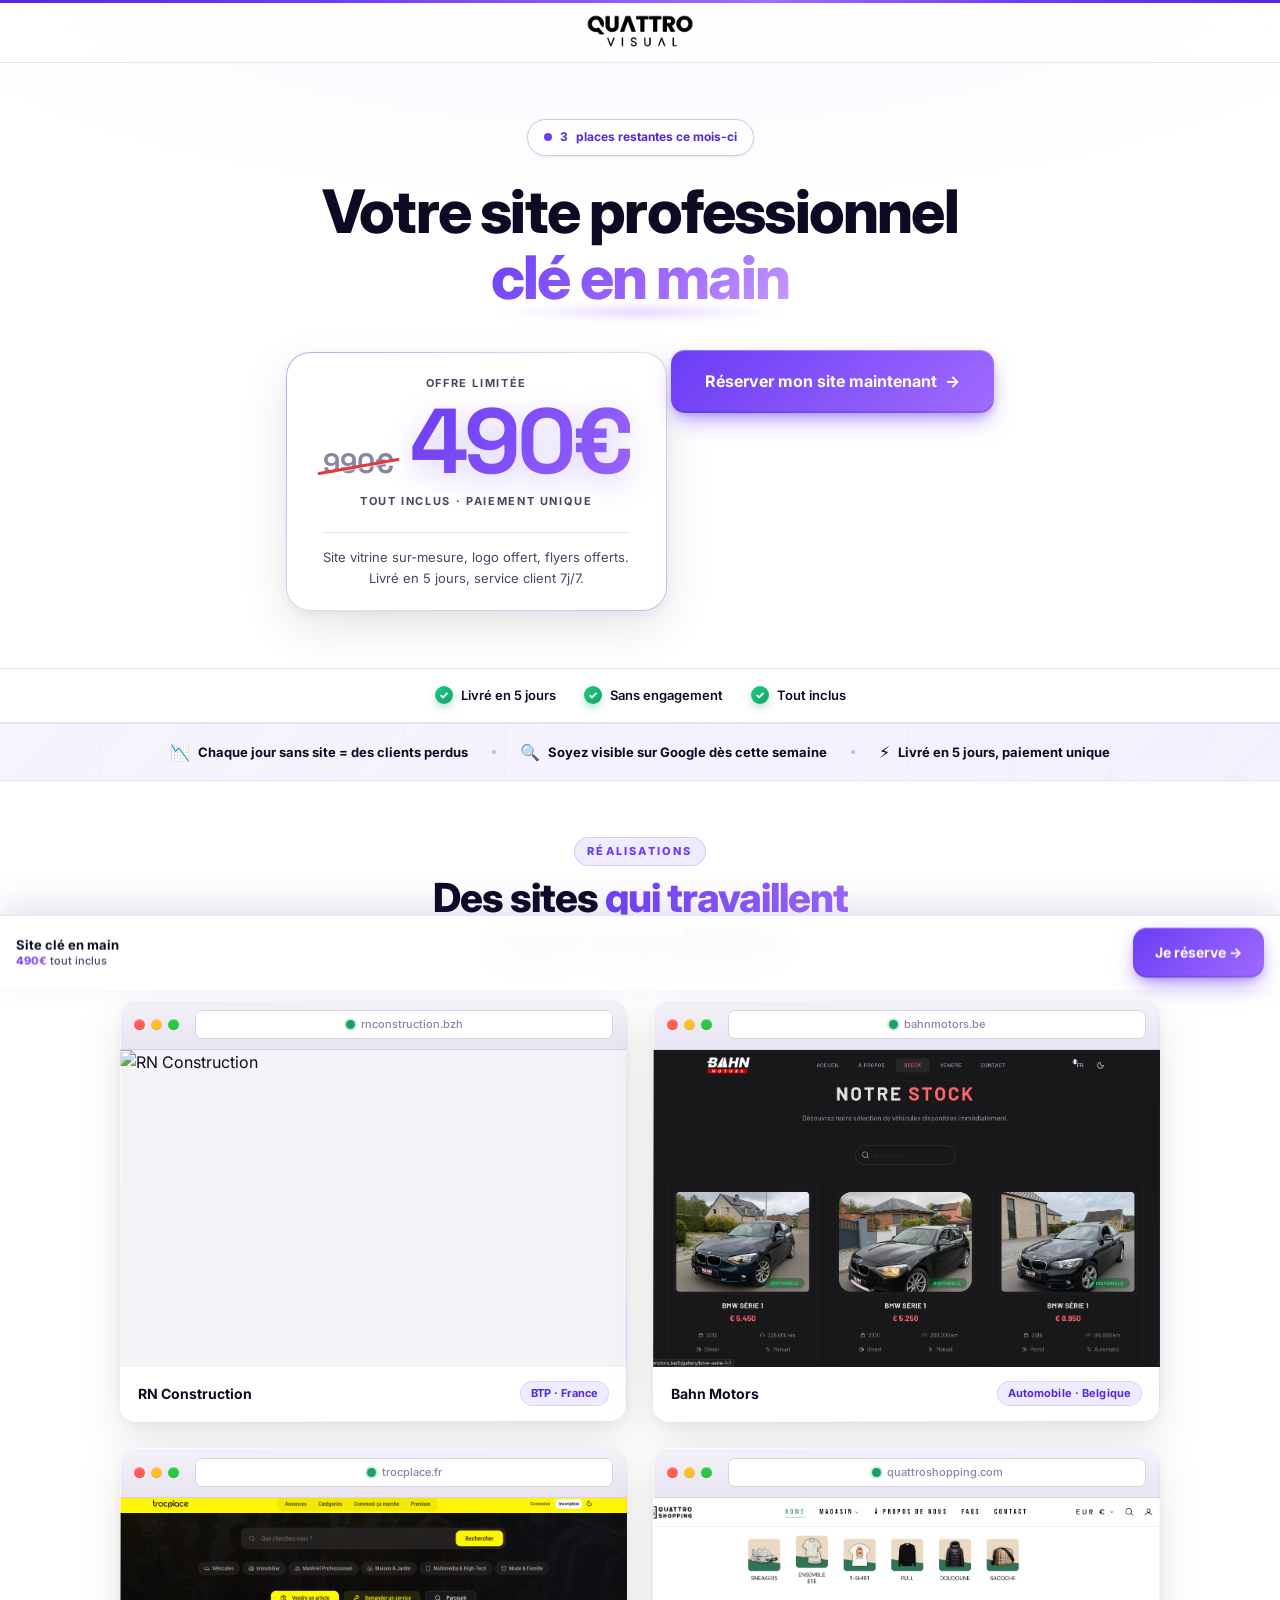
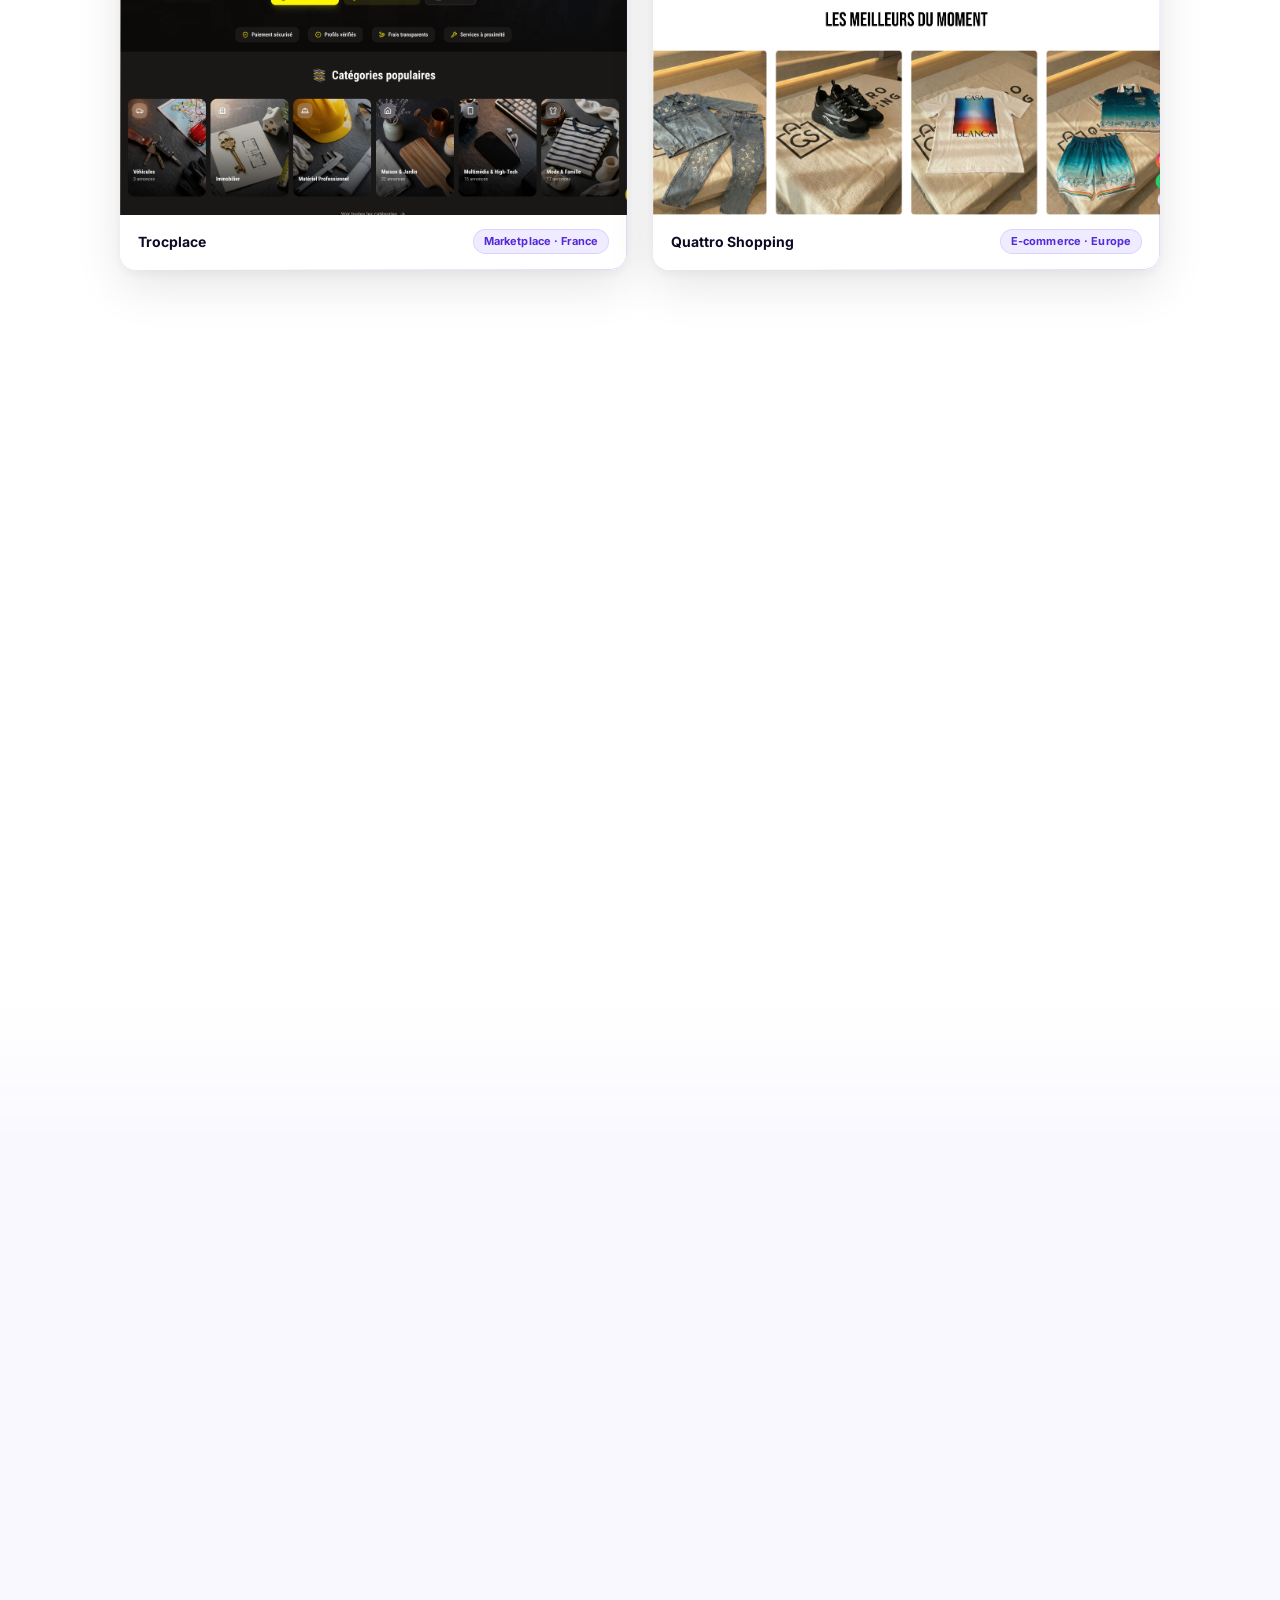
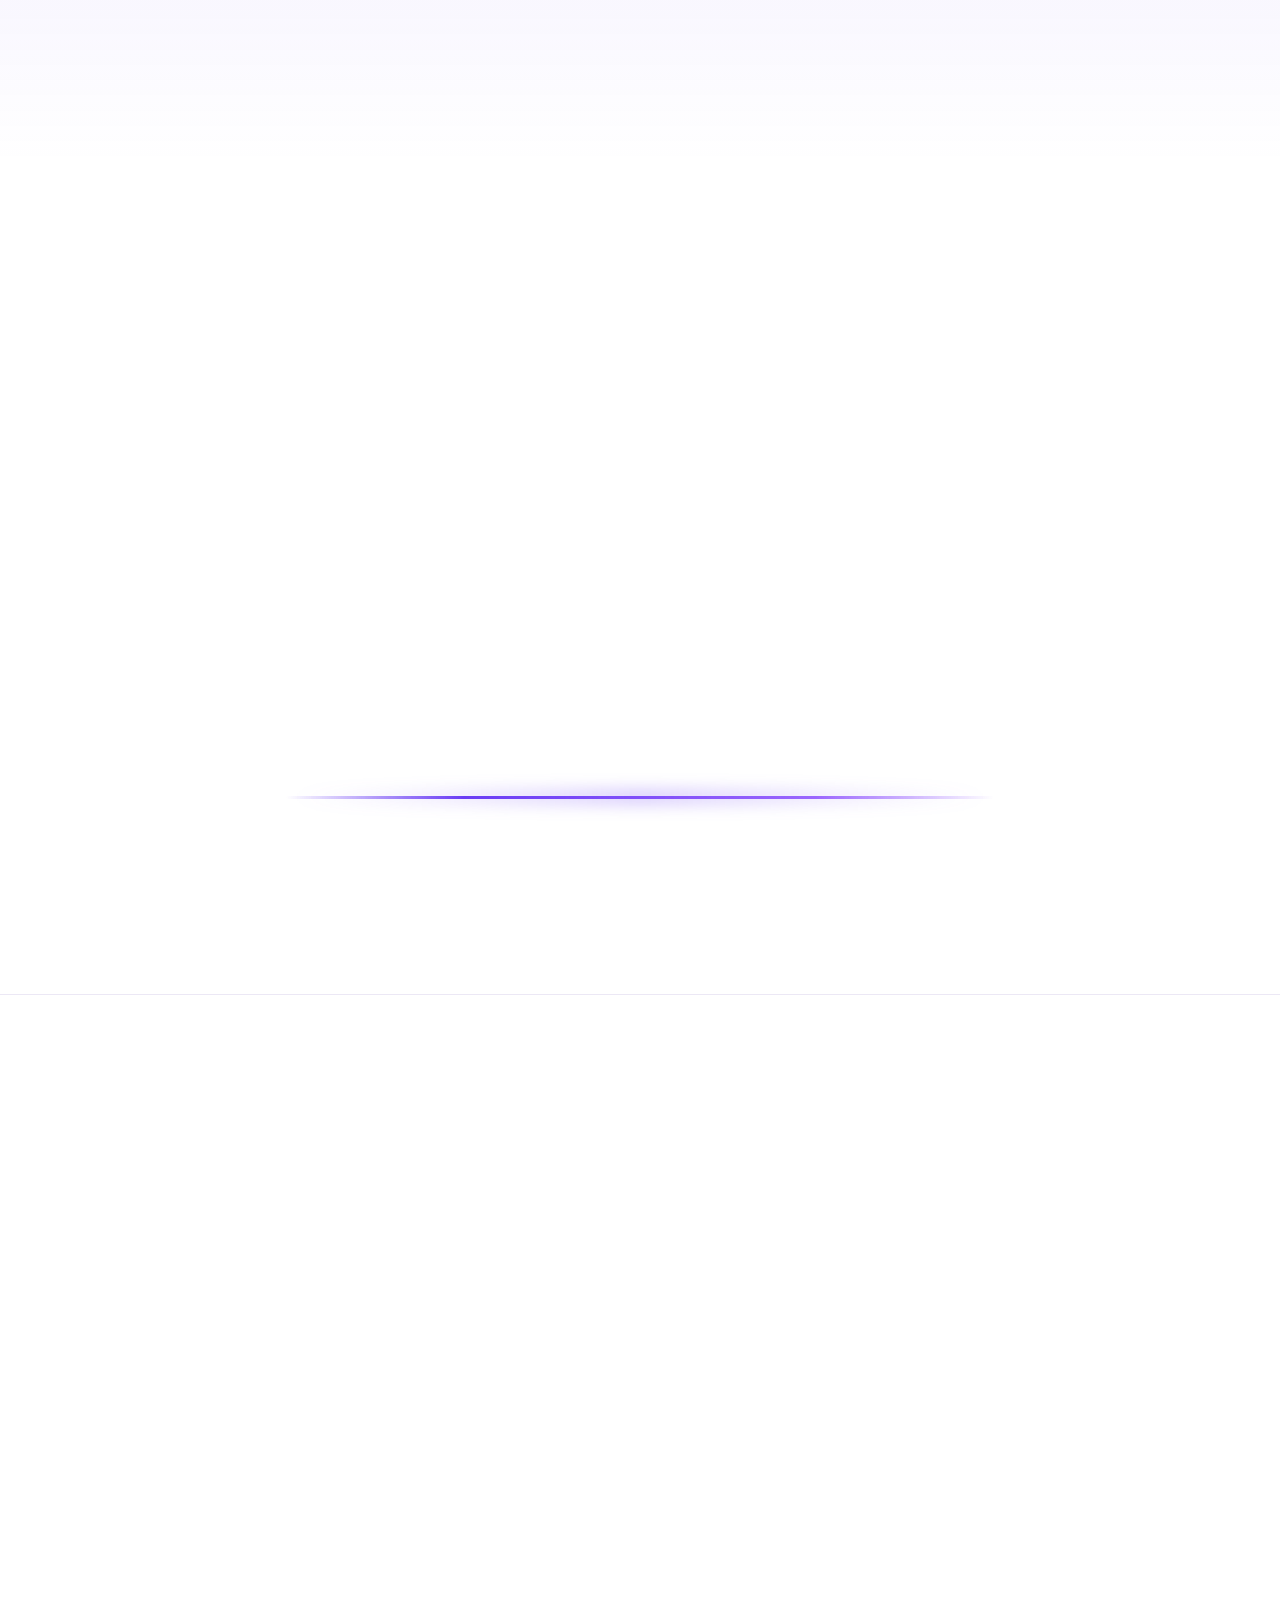
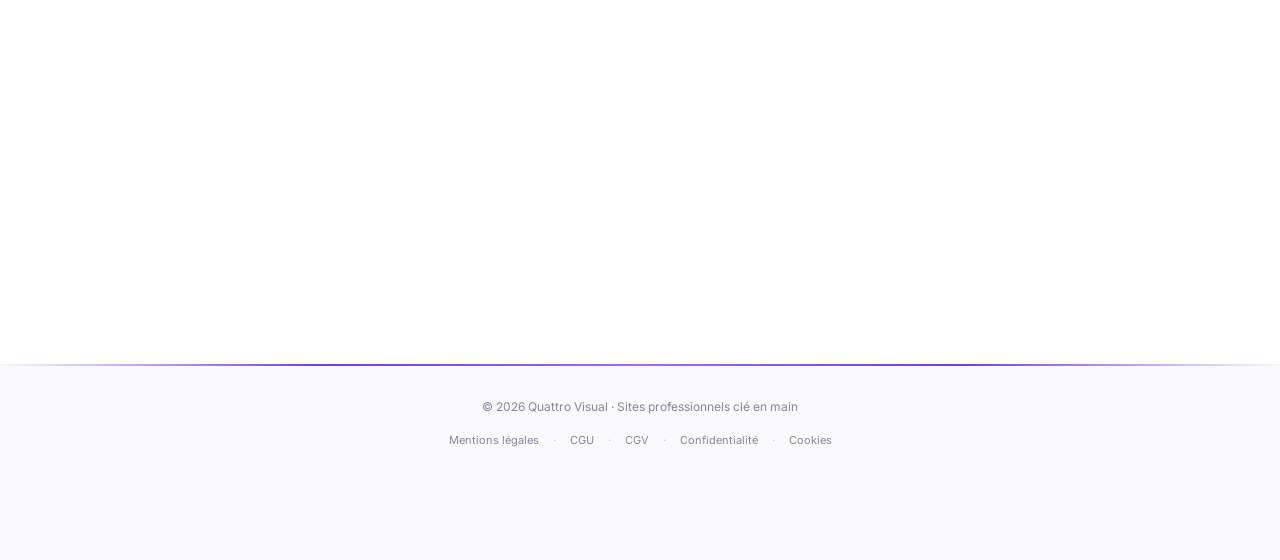
==== index.html @ d122c235 "Clean white design, smooth portfolio marquee, legal pages update index.html: - Background → pure whi" ====
<!DOCTYPE html>
<html lang="fr">
<head>
<meta charset="UTF-8">
<meta name="viewport" content="width=device-width, initial-scale=1.0">
<title>Quattro Visual — Site professionnel à 490€</title>
<meta name="robots" content="noindex, nofollow">
<link rel="preconnect" href="https://fonts.googleapis.com">
<link rel="preconnect" href="https://fonts.gstatic.com" crossorigin>
<link rel="stylesheet" href="https://fonts.googleapis.com/css2?family=Inter:wght@400;500;600;700;800;900&family=Space+Grotesk:wght@500;700&display=swap">
<style>
  :root {
    --bg: #ffffff;
    --bg-soft: #faf9fc;
    --bg-form: #f5f2ff;
    --surface: #ffffff;
    --border: #ece8f5;
    --border-strong: #cfc6e8;
    --ink: #0e0a24;
    --ink-2: #4a4565;
    --ink-3: #8a85a0;
    --accent: #6b3df5;
    --accent-2: #a06bff;
    --accent-dark: #5429d8;
    --accent-soft: #f0ecff;
    --red: #e23a3a;
    --green: #16a16a;
    --shadow-sm: 0 1px 4px rgba(0,0,0,0.06), 0 1px 2px rgba(0,0,0,0.04);
    --shadow-md: 0 4px 20px rgba(0,0,0,0.08), 0 2px 6px rgba(0,0,0,0.05);
    --shadow-lg: 0 16px 48px rgba(0,0,0,0.1), 0 4px 12px rgba(0,0,0,0.05);
    --radius: 16px;
    --radius-lg: 24px;
  }
  * { box-sizing: border-box; margin: 0; padding: 0; }
  html { scroll-behavior: smooth; -webkit-text-size-adjust: 100%; overflow-x: hidden; }
  body {
    background: var(--bg);
    color: var(--ink);
    font-family: 'Inter', system-ui, sans-serif;
    font-size: 16px;
    line-height: 1.55;
    -webkit-font-smoothing: antialiased;
    overflow-x: hidden;
    position: relative;
  }
  img { max-width: 100%; display: block; }

  /* ============ BACKGROUND — clean white with top accent ============ */
  .galaxy-bg {
    position: fixed; inset: 0;
    z-index: -2;
    background: #ffffff;
    pointer-events: none;
  }
  /* Subtle violet gradient only at the very top */
  .galaxy-bg::before {
    content: "";
    position: absolute;
    top: 0; left: 0; right: 0;
    height: 60vh;
    background: radial-gradient(ellipse 90% 70% at 50% -10%, rgba(107,61,245,0.055), transparent 70%);
  }
  /* Violet line accent at page top */
  .page-accent-line {
    position: fixed;
    top: 0; left: 0; right: 0;
    height: 3px;
    background: linear-gradient(90deg, var(--accent-dark) 0%, var(--accent) 25%, var(--accent-2) 60%, var(--accent) 80%, var(--accent-dark) 100%);
    z-index: 200;
    pointer-events: none;
  }
  .stars-layer { display: none !important; }
  .nebula { display: none !important; }

  .container { max-width: 1080px; margin: 0 auto; padding: 0 20px; position: relative; z-index: 1; }
  h1, h2, h3 { font-weight: 800; letter-spacing: -0.02em; line-height: 1.1; }

  /* ============ HEADER ============ */
  header.top {
    padding: 14px 20px;
    display: flex;
    align-items: center;
    justify-content: center;
    background: rgba(255,255,255,0.72);
    backdrop-filter: blur(20px);
    -webkit-backdrop-filter: blur(20px);
    border-bottom: 1px solid rgba(207, 198, 232, 0.45);
    position: sticky;
    top: 0;
    z-index: 30;
    transition: padding 0.35s cubic-bezier(.22,1,.36,1), box-shadow 0.35s, background 0.35s;
  }
  header.top.scrolled {
    padding: 8px 20px;
    background: rgba(255,255,255,0.9);
    box-shadow: 0 4px 24px rgba(107,61,245,0.1);
    border-bottom-color: rgba(207,198,232,0.6);
  }
  .logo-img {
    height: 34px;
    width: auto;
    display: block;
    filter: brightness(0);
    transition: height 0.35s cubic-bezier(.22,1,.36,1);
  }
  header.top.scrolled .logo-img {
    height: 26px;
  }

  /* ============ HERO ============ */
  .hero {
    padding: 56px 0 40px;
    text-align: center;
    position: relative;
    perspective: 1200px;
  }
  .badge-pill {
    display: inline-flex;
    align-items: center;
    gap: 8px;
    padding: 8px 16px;
    border-radius: 999px;
    background: rgba(255,255,255,0.7);
    backdrop-filter: blur(10px);
    color: var(--accent-dark);
    border: 1px solid var(--border-strong);
    font-size: 12px;
    font-weight: 700;
    margin-bottom: 22px;
    box-shadow: var(--shadow-sm);
  }
  .pulse-dot {
    width: 8px; height: 8px;
    border-radius: 50%;
    background: var(--accent);
    box-shadow: 0 0 0 0 var(--accent);
    animation: dot-pulse 1.6s ease-out infinite;
  }
  @keyframes dot-pulse {
    0%, 100% { box-shadow: 0 0 0 0 rgba(107,61,245,0.7); transform: scale(1); }
    50% { box-shadow: 0 0 0 8px rgba(107,61,245,0); transform: scale(1.15); }
  }
  .hero h1 {
    font-size: clamp(34px, 7.5vw, 60px);
    margin-bottom: 18px;
    text-wrap: balance;
    letter-spacing: -0.03em;
  }
  .hero h1 .grad {
    background: linear-gradient(135deg, var(--accent) 0%, var(--accent-2) 60%, #c89bff 100%);
    -webkit-background-clip: text;
    background-clip: text;
    color: transparent;
    display: inline-block;
    position: relative;
  }
  .hero h1 .grad::after {
    content: "";
    position: absolute;
    left: 0; right: 0; bottom: -6px;
    height: 8px;
    background: linear-gradient(90deg, transparent, var(--accent-2), transparent);
    opacity: 0.35;
    border-radius: 50%;
    filter: blur(4px);
  }

  .price-card {
    display: inline-flex;
    flex-direction: column;
    align-items: center;
    gap: 8px;
    padding: 22px 36px;
    border-radius: var(--radius-lg);
    background: rgba(255,255,255,0.85);
    backdrop-filter: blur(14px);
    border: 1px solid rgba(207,198,232,0.6);
    box-shadow: var(--shadow-lg), inset 0 1px 0 rgba(255,255,255,0.9);
    margin: 24px 0 18px;
    position: relative;
    transform-style: preserve-3d;
    transition: transform 0.5s cubic-bezier(.2,.8,.2,1);
  }
  .price-card::before {
    content: "";
    position: absolute;
    inset: -1px;
    border-radius: inherit;
    padding: 1px;
    background: linear-gradient(135deg, rgba(107,61,245,0.35), transparent 50%, rgba(160,107,255,0.35));
    -webkit-mask: linear-gradient(#000,#000) content-box, linear-gradient(#000,#000);
    -webkit-mask-composite: xor;
            mask-composite: exclude;
    pointer-events: none;
  }
  .price-row {
    display: flex;
    align-items: baseline;
    gap: 16px;
  }
  .price-old {
    position: relative;
    font-size: clamp(20px, 4vw, 28px);
    color: var(--ink-3);
    font-weight: 700;
    font-family: 'Space Grotesk', sans-serif;
  }
  .price-old::after {
    content: "";
    position: absolute;
    left: -6px; right: -6px; top: 52%;
    height: 3px;
    background: var(--red);
    transform: rotate(-10deg);
    border-radius: 2px;
    box-shadow: 0 1px 0 rgba(255,255,255,0.6);
  }
  .price-new {
    font-family: 'Space Grotesk', sans-serif;
    font-size: clamp(56px, 13vw, 92px);
    background: linear-gradient(135deg, var(--accent), var(--accent-2));
    -webkit-background-clip: text;
    background-clip: text;
    color: transparent;
    font-weight: 700;
    letter-spacing: -0.05em;
    line-height: 0.9;
    text-shadow: 0 8px 30px rgba(107,61,245,0.25);
  }
  .price-tag {
    font-size: 11px;
    font-weight: 700;
    color: var(--ink-2);
    letter-spacing: 0.15em;
    text-transform: uppercase;
  }
  .price-tag .save {
    color: var(--green);
    background: rgba(22,161,106,0.1);
    padding: 3px 8px;
    border-radius: 4px;
    margin-left: 6px;
  }

  .hero .lead {
    color: var(--ink-2);
    font-size: clamp(15px, 2.2vw, 18px);
    max-width: 540px;
    margin: 0 auto 28px;
    text-wrap: pretty;
  }

  /* ============ BUTTONS ============ */
  .btn {
    display: inline-flex;
    align-items: center;
    justify-content: center;
    gap: 8px;
    padding: 16px 28px;
    border-radius: 14px;
    font-family: inherit;
    font-weight: 700;
    font-size: 15px;
    cursor: pointer;
    border: none;
    transition: transform 0.25s cubic-bezier(.2,.8,.2,1), box-shadow 0.25s, background 0.2s;
    text-decoration: none;
    white-space: nowrap;
    position: relative;
    overflow: hidden;
  }
  .btn-primary {
    background: linear-gradient(135deg, var(--accent) 0%, var(--accent-2) 100%);
    color: #fff;
    box-shadow:
      0 10px 24px -6px rgba(107,61,245,0.55),
      0 4px 10px -2px rgba(107,61,245,0.3),
      inset 0 1px 0 rgba(255,255,255,0.3),
      inset 0 -2px 0 rgba(0,0,0,0.12);
  }
  .btn-primary::before {
    content: "";
    position: absolute;
    top: 0; left: -100%;
    width: 60%; height: 100%;
    background: linear-gradient(90deg, transparent, rgba(255,255,255,0.4), transparent);
    transition: left 0.6s;
  }
  .btn-primary:hover::before { left: 130%; }
  .btn-primary:hover {
    transform: translateY(-2px);
    box-shadow:
      0 16px 36px -6px rgba(107,61,245,0.7),
      0 6px 14px -2px rgba(107,61,245,0.4),
      inset 0 1px 0 rgba(255,255,255,0.3),
      inset 0 -2px 0 rgba(0,0,0,0.12);
  }
  .btn-primary:active { transform: translateY(0); }
  .btn-xl { padding: 19px 34px; font-size: 16px; }
  .btn-mega {
    padding: 22px 28px;
    font-size: 17px;
    width: 100%;
    border-radius: 16px;
    background: linear-gradient(135deg, #6b3df5 0%, #a06bff 50%, #6b3df5 100%);
    background-size: 200% 100%;
    animation: btn-shimmer 4s linear infinite;
  }
  @keyframes btn-shimmer {
    0% { background-position: 0% 0; }
    100% { background-position: 200% 0; }
  }
  .btn .arrow { display: inline-block; transition: transform 0.25s; }
  .btn:hover .arrow { transform: translateX(4px); }

  /* ============ TRUST BAR ============ */
  .trust-bar {
    background: rgba(255,255,255,0.6);
    backdrop-filter: blur(14px);
    border-top: 1px solid rgba(207,198,232,0.5);
    border-bottom: 1px solid rgba(207,198,232,0.5);
    padding: 16px 0;
  }
  .trust-bar .container {
    display: flex;
    justify-content: center;
    align-items: center;
    flex-wrap: wrap;
    gap: 8px 28px;
  }
  .trust-item {
    display: inline-flex;
    align-items: center;
    gap: 8px;
    font-size: 13px;
    color: var(--ink);
    font-weight: 600;
  }
  .trust-item .check {
    width: 18px; height: 18px;
    border-radius: 50%;
    background: linear-gradient(135deg, #1bcb83, var(--green));
    color: #fff;
    display: inline-flex;
    align-items: center;
    justify-content: center;
    font-size: 11px;
    font-weight: 800;
    box-shadow: 0 4px 10px -2px rgba(22,161,106,0.5);
    flex-shrink: 0;
  }

  /* ============ SECTIONS ============ */
  section { padding: 56px 0; position: relative; }
  .section-head { text-align: center; margin-bottom: 36px; }
  .section-head .eyebrow {
    display: inline-block;
    font-size: 11px;
    font-weight: 800;
    color: var(--accent);
    letter-spacing: 0.2em;
    text-transform: uppercase;
    margin-bottom: 10px;
    padding: 5px 12px;
    border-radius: 999px;
    background: var(--accent-soft);
    border: 1px solid rgba(107,61,245,0.2);
  }
  .section-head h2 {
    font-size: clamp(26px, 5vw, 40px);
    margin-bottom: 10px;
    text-wrap: balance;
    letter-spacing: -0.025em;
  }
  .section-head h2 em {
    font-style: normal;
    background: linear-gradient(135deg, var(--accent), var(--accent-2));
    -webkit-background-clip: text;
    background-clip: text;
    color: transparent;
    font-weight: 800;
  }
  .section-head p { color: var(--ink-2); font-size: 15px; }

  /* ============ PORTFOLIO — DESKTOP MOCKUPS ============ */
  .portfolio-track {
    display: grid;
    grid-template-columns: repeat(2, 1fr);
    gap: 26px;
    perspective: 1500px;
  }
  .mockup {
    background: #fff;
    border-radius: 16px;
    box-shadow: var(--shadow-lg);
    overflow: hidden;
    transition: transform 0.5s cubic-bezier(.2,.8,.2,1), box-shadow 0.5s;
    transform-style: preserve-3d;
    position: relative;
  }
  .mockup::before {
    content: "";
    position: absolute;
    inset: 0;
    border-radius: inherit;
    padding: 1px;
    background: linear-gradient(135deg, rgba(255,255,255,0.7), rgba(255,255,255,0) 50%, rgba(107,61,245,0.2));
    -webkit-mask: linear-gradient(#000,#000) content-box, linear-gradient(#000,#000);
    -webkit-mask-composite: xor;
            mask-composite: exclude;
    pointer-events: none;
    z-index: 2;
  }
  .mockup:hover {
    transform: translateY(-6px) rotateX(2deg);
    box-shadow: 0 50px 100px rgba(60, 30, 140, 0.25), 0 12px 24px rgba(60,30,140,0.12);
  }
  .mockup-bar {
    background: linear-gradient(180deg, #f4f2f8, #e8e4f1);
    padding: 10px 14px;
    display: flex;
    align-items: center;
    gap: 8px;
    border-bottom: 1px solid #d8d2e6;
  }
  .mockup-dots { display: flex; gap: 6px; }
  .mockup-dots span {
    width: 11px; height: 11px;
    border-radius: 50%;
    box-shadow: inset 0 1px 0 rgba(255,255,255,0.4), inset 0 -1px 0 rgba(0,0,0,0.1);
  }
  .mockup-dots span:nth-child(1) { background: #ff5f57; }
  .mockup-dots span:nth-child(2) { background: #ffbd2e; }
  .mockup-dots span:nth-child(3) { background: #28c940; }
  .mockup-url {
    flex: 1;
    background: #fff;
    border-radius: 7px;
    padding: 5px 10px;
    font-size: 11px;
    color: var(--ink-3);
    margin-left: 8px;
    text-align: center;
    font-weight: 500;
    overflow: hidden;
    text-overflow: ellipsis;
    white-space: nowrap;
    border: 1px solid #d8d2e6;
    display: inline-flex;
    align-items: center;
    justify-content: center;
    gap: 6px;
  }
  .mockup-url::before {
    content: "";
    width: 9px; height: 9px;
    background: var(--green);
    border-radius: 50%;
    box-shadow: 0 0 0 2px rgba(22,161,106,0.2);
    flex-shrink: 0;
  }
  .mockup-screen {
    aspect-ratio: 16/10;
    overflow: hidden;
    background: #f4f4f8;
    position: relative;
  }
  .mockup-screen img {
    width: 100%; height: 100%;
    object-fit: cover;
    object-position: top;
    transition: transform 8s ease;
  }
  .mockup:hover .mockup-screen img { transform: translateY(-30%); }
  .mockup-meta {
    padding: 14px 18px 16px;
    display: flex;
    justify-content: space-between;
    align-items: center;
    background: #fff;
  }
  .mockup-meta h4 { font-size: 14px; font-weight: 700; }
  .mockup-meta .sector-tag {
    display: inline-flex; align-items: center; gap: 5px;
    font-size: 11px; font-weight: 700;
    background: var(--accent-soft);
    color: var(--accent-dark);
    border: 1px solid rgba(107,61,245,0.15);
    border-radius: 999px;
    padding: 3px 10px;
    letter-spacing: 0.01em;
  }

  /* ============ INCLUS ============ */
  .inclus-grid {
    display: grid;
    grid-template-columns: repeat(2, 1fr);
    gap: 14px;
    perspective: 1400px;
  }
  .inclus-card {
    background: #ffffff;
    border: 1px solid var(--border);
    border-radius: var(--radius);
    padding: 22px 18px;
    display: flex;
    align-items: flex-start;
    gap: 16px;
    box-shadow: var(--shadow-sm), inset 0 1px 0 rgba(255,255,255,0.9);
    position: relative;
    transition: transform 0.45s cubic-bezier(.2,.8,.2,1), box-shadow 0.45s, border-color 0.3s;
    transform-style: preserve-3d;
    overflow: hidden;
  }
  /* Gloss overlay on card */
  .inclus-card::before {
    content: "";
    position: absolute;
    top: 0; left: 0; right: 0;
    height: 50%;
    background: linear-gradient(180deg, rgba(255,255,255,0.5) 0%, transparent 100%);
    pointer-events: none;
    z-index: 0;
    border-radius: var(--radius) var(--radius) 0 0;
  }
  .inclus-card::after {
    content: "";
    position: absolute;
    top: 0; right: 0;
    width: 100px; height: 100px;
    background: radial-gradient(circle at top right, rgba(160,107,255,0.14), transparent 70%);
    border-radius: 0 var(--radius) 0 100%;
    pointer-events: none;
  }
  .inclus-card:hover {
    transform: perspective(900px) translateY(-5px) rotateX(3deg);
    box-shadow: var(--shadow-md), 0 0 0 1px rgba(107,61,245,0.15);
    border-color: rgba(107,61,245,0.4);
  }
  .inclus-card:hover .ico-box {
    transform: perspective(600px) translateY(-6px) rotateY(15deg) rotateX(-8deg) scale(1.08);
    box-shadow:
      0 1px 0 rgba(255,255,255,0.4) inset,
      0 -1px 0 rgba(0,0,0,0.2) inset,
      0 22px 44px -8px rgba(107,61,245,0.75),
      0 8px 16px -4px rgba(107,61,245,0.45),
      6px 12px 0 rgba(80,30,180,0.18);
  }

  /* ===== 3D ICON BOX ===== */
  .ico-box {
    width: 50px; height: 50px;
    border-radius: 14px;
    background: linear-gradient(145deg, var(--accent-2) 0%, var(--accent) 55%, var(--accent-dark) 100%);
    color: #fff;
    display: flex;
    align-items: center;
    justify-content: center;
    flex-shrink: 0;
    position: relative; overflow: hidden;
    box-shadow:
      0 1px 0 rgba(255,255,255,0.4) inset,
      0 -2px 0 rgba(0,0,0,0.18) inset,
      0 14px 28px -6px rgba(107,61,245,0.65),
      0 4px 10px -2px rgba(107,61,245,0.4),
      4px 6px 0 rgba(80,30,180,0.2);
    transition: transform 0.45s cubic-bezier(.2,.8,.2,1), box-shadow 0.45s;
    transform-style: preserve-3d;
    z-index: 1;
  }
  /* Gloss streak on icon */
  .ico-box::before {
    content: "";
    position: absolute;
    top: 0; left: 0; right: 0;
    height: 48%;
    background: linear-gradient(180deg, rgba(255,255,255,0.38) 0%, transparent 100%);
    border-radius: 14px 14px 50% 50%;
    pointer-events: none;
  }
  .ico-box svg {
    width: 23px; height: 23px;
    position: relative; z-index: 1;
    filter: drop-shadow(0 2px 3px rgba(0,0,0,0.28));
  }
  .inclus-card h3 {
    font-size: 14.5px;
    margin-bottom: 4px;
    line-height: 1.25;
    font-weight: 700;
  }
  .inclus-card p {
    color: var(--ink-2);
    font-size: 12.5px;
    line-height: 1.4;
  }
  .badge-free {
    position: absolute;
    top: 10px; right: 10px;
    background: linear-gradient(135deg, #16a16a, #1bcb83);
    color: #fff;
    font-size: 9px;
    font-weight: 800;
    letter-spacing: 0.1em;
    padding: 3px 8px;
    border-radius: 999px;
    text-transform: uppercase;
    box-shadow: 0 4px 10px -2px rgba(22,161,106,0.5);
    z-index: 1;
  }

  /* ============ AUDIENCE STRIP ============ */
  .audience-strip {
    text-align: center;
    padding: 36px 0 12px;
  }
  .audience-strip p {
    font-size: clamp(18px, 3.5vw, 26px);
    font-weight: 800;
    color: var(--ink);
    text-wrap: balance;
    letter-spacing: -0.02em;
  }
  .audience-strip span {
    background: linear-gradient(135deg, var(--accent), var(--accent-2));
    -webkit-background-clip: text;
    background-clip: text;
    color: transparent;
  }

  /* ============ FORM ============ */
  .form-section {
    background: linear-gradient(180deg, transparent 0%, rgba(107,61,245,0.04) 20%, rgba(107,61,245,0.04) 80%, transparent 100%);
    padding: 36px 0 64px;
    position: relative;
  }
  .form-wrap {
    max-width: 500px;
    margin: 0 auto;
    background: #fff;
    border: 1px solid rgba(207,198,232,0.7);
    border-radius: 22px;
    padding: 32px 26px;
    box-shadow: var(--shadow-lg), inset 0 1px 0 rgba(255,255,255,0.9);
    position: relative;
  }
  .form-wrap::before {
    content: "";
    position: absolute;
    inset: -2px;
    border-radius: inherit;
    background: linear-gradient(135deg, rgba(107,61,245,0.4), transparent 40%, rgba(160,107,255,0.4));
    z-index: -1;
    filter: blur(6px);
    opacity: 0.6;
  }
  .form-head { text-align: center; margin-bottom: 22px; }
  .form-head h2 { font-size: clamp(22px, 4.5vw, 28px); margin-bottom: 8px; letter-spacing: -0.02em; }
  .form-head h2 em {
    font-style: normal;
    background: linear-gradient(135deg, var(--accent), var(--accent-2));
    -webkit-background-clip: text;
    background-clip: text;
    color: transparent;
  }
  .form-head p { color: var(--ink-2); font-size: 13.5px; }
  form .field { margin-bottom: 14px; }
  form label {
    display: block;
    font-size: 12px;
    font-weight: 700;
    color: var(--ink-2);
    margin-bottom: 6px;
    letter-spacing: 0.02em;
  }
  form input, form select {
    width: 100%;
    padding: 15px 16px;
    background: #fff;
    border: 1.5px solid var(--border-strong);
    border-radius: 12px;
    color: var(--ink);
    font-family: inherit;
    font-size: 16px;
    transition: border-color 0.2s, box-shadow 0.2s, transform 0.15s;
  }
  form input:focus, form select:focus {
    outline: none;
    border-color: var(--accent);
    box-shadow: 0 0 0 4px rgba(107,61,245,0.15);
  }
  form input::placeholder { color: var(--ink-3); }
  form select {
    appearance: none;
    background-image: url("data:image/svg+xml;utf8,<svg xmlns='http://www.w3.org/2000/svg' width='14' height='14' viewBox='0 0 24 24' fill='none' stroke='%236b3df5' stroke-width='2.5' stroke-linecap='round' stroke-linejoin='round'><polyline points='6 9 12 15 18 9'/></svg>");
    background-repeat: no-repeat;
    background-position: right 16px center;
    padding-right: 42px;
  }
  .form-note {
    text-align: center;
    margin-top: 14px;
    color: var(--ink-2);
    font-size: 12px;
    display: flex;
    align-items: center;
    justify-content: center;
    gap: 6px;
  }
  .form-note svg { width: 13px; height: 13px; color: var(--green); flex-shrink: 0; }

  .form-success {
    display: none;
    text-align: center;
    padding: 24px 8px 8px;
  }
  .form-success.show { display: block; animation: pop-in 0.5s cubic-bezier(.2,.8,.2,1); }
  @keyframes pop-in {
    0% { opacity: 0; transform: scale(0.92); }
    100% { opacity: 1; transform: scale(1); }
  }
  .form-success .check-big {
    width: 64px; height: 64px;
    border-radius: 50%;
    background: linear-gradient(135deg, #16a16a, #1bcb83);
    color: #fff;
    display: inline-flex;
    align-items: center;
    justify-content: center;
    margin-bottom: 18px;
    box-shadow: 0 12px 30px -6px rgba(22,161,106,0.55);
    animation: check-pop 0.6s cubic-bezier(.2,1.6,.4,1);
  }
  @keyframes check-pop {
    0% { transform: scale(0); }
    60% { transform: scale(1.15); }
    100% { transform: scale(1); }
  }
  .form-success h3 { font-size: 24px; margin-bottom: 10px; }
  .form-success p { color: var(--ink-2); font-size: 14px; margin-bottom: 20px; }
  .wa-link {
    display: inline-flex;
    align-items: center;
    gap: 8px;
    padding: 12px 22px;
    border-radius: 999px;
    background: #25d366;
    color: #fff;
    text-decoration: none;
    font-weight: 700;
    font-size: 14px;
    box-shadow: 0 8px 18px -4px rgba(37,211,102,0.5);
    transition: transform 0.2s;
  }
  .wa-link:hover { transform: translateY(-2px); }
  .wa-link svg { width: 18px; height: 18px; }

  /* ============ WHY US ============ */
  .why-grid {
    display: grid;
    grid-template-columns: repeat(3, 1fr);
    gap: 18px;
    perspective: 1200px;
  }
  .why-card {
    background: #fff;
    border: 1px solid var(--border);
    border-radius: var(--radius);
    padding: 28px 22px;
    text-align: center;
    box-shadow: var(--shadow-sm);
    position: relative;
    transition: transform 0.4s cubic-bezier(.2,.8,.2,1), box-shadow 0.4s;
    transform-style: preserve-3d;
    overflow: hidden;
  }
  .why-card::before {
    content: "";
    position: absolute;
    top: -50%; left: -50%;
    width: 200%; height: 200%;
    background: radial-gradient(circle at center, rgba(160,107,255,0.12), transparent 50%);
    opacity: 0;
    transition: opacity 0.4s;
    pointer-events: none;
  }
  .why-card:hover {
    transform: perspective(900px) translateY(-7px) rotateX(4deg);
    box-shadow: var(--shadow-md), 0 0 0 1px rgba(107,61,245,0.12);
  }
  .why-card:hover::before { opacity: 1; }
  .why-card:hover .ico-box { transform: perspective(600px) translateY(-8px) rotateY(-14deg) rotateX(-6deg) scale(1.1); }
  .why-card .ico-box { margin: 0 auto 18px; width: 54px; height: 54px; }
  .why-card .ico-box svg { width: 27px; height: 27px; }
  .why-card h3 { font-size: 16px; margin-bottom: 8px; }
  .why-card p { color: var(--ink-2); font-size: 13.5px; line-height: 1.5; }

  /* ============ HOW IT WORKS ============ */
  .how-grid {
    display: grid;
    grid-template-columns: repeat(3, 1fr);
    gap: 18px;
    position: relative;
    perspective: 1200px;
  }
  .how-grid::before {
    content: "";
    position: absolute;
    top: 30px; left: 16%; right: 16%;
    height: 3px;
    background: linear-gradient(90deg, transparent 0%, var(--accent) 25%, var(--accent-2) 75%, transparent 100%);
    z-index: 0;
    border-radius: 2px;
  }
  .how-grid::after {
    content: "";
    position: absolute;
    top: 24px; left: 16%; right: 16%;
    height: 14px;
    background: linear-gradient(90deg, transparent, rgba(107,61,245,0.3), transparent);
    filter: blur(8px);
    z-index: 0;
    border-radius: 50%;
  }
  .how-step {
    background: #fff;
    border: 1px solid var(--border);
    border-radius: var(--radius);
    padding: 28px 20px 24px;
    text-align: center;
    box-shadow: var(--shadow-sm);
    position: relative;
    z-index: 1;
    transition: transform 0.4s cubic-bezier(.2,.8,.2,1), box-shadow 0.4s;
    transform-style: preserve-3d;
  }
  .how-step:hover {
    transform: translateY(-4px);
    box-shadow: var(--shadow-md);
  }
  .how-step:hover .how-num { transform: translateZ(20px) scale(1.08); }
  .how-num {
    width: 44px; height: 44px;
    border-radius: 50%;
    background: linear-gradient(135deg, var(--accent), var(--accent-2));
    color: #fff;
    font-family: 'Space Grotesk', sans-serif;
    font-weight: 700;
    font-size: 18px;
    display: flex;
    align-items: center;
    justify-content: center;
    margin: 0 auto 14px;
    box-shadow: 0 10px 24px -6px rgba(107,61,245,0.55), inset 0 1px 0 rgba(255,255,255,0.3), inset 0 -2px 0 rgba(0,0,0,0.15);
    transition: transform 0.4s cubic-bezier(.2,.8,.2,1);
    transform-style: preserve-3d;
  }
  .how-step h3 { font-size: 15px; margin-bottom: 8px; }
  .how-step p { color: var(--ink-2); font-size: 13px; line-height: 1.45; }

  /* ============ FOOTER ============ */
  footer.foot {
    padding: 32px 20px 110px;
    text-align: center;
    border-top: 2px solid transparent;
    border-image: linear-gradient(90deg, transparent, var(--accent), var(--accent-2), var(--accent), transparent) 1;
    color: var(--ink-3);
    font-size: 12px;
    background: var(--bg-soft);
  }

  /* ============ STICKY CTA ============ */
  #sticky-cta {
    position: fixed;
    left: 0; right: 0; bottom: 0;
    background: rgba(255,255,255,0.95);
    backdrop-filter: blur(20px);
    -webkit-backdrop-filter: blur(20px);
    border-top: 1px solid rgba(207,198,232,0.6);
    box-shadow: 0 -12px 32px rgba(60,30,140,0.12);
    padding: 12px 16px;
    display: flex;
    align-items: center;
    justify-content: space-between;
    gap: 12px;
    z-index: 40;
    transform: translateY(120%);
    transition: transform 0.45s cubic-bezier(.2,.8,.2,1);
  }
  #sticky-cta.show { transform: translateY(0); }
  .sc-txt {
    font-size: 13px;
    color: var(--ink);
    font-weight: 700;
    line-height: 1.2;
    flex: 1;
    min-width: 0;
  }
  .sc-txt small { display: block; font-size: 11px; color: var(--ink-2); font-weight: 500; margin-top: 2px; }
  .sc-txt .price-bold {
    background: linear-gradient(135deg, var(--accent), var(--accent-2));
    -webkit-background-clip: text;
    background-clip: text;
    color: transparent;
    font-weight: 800;
  }
  #sticky-cta .btn { padding: 14px 22px; font-size: 14px; flex-shrink: 0; }

  /* ============ REVEAL — 3D scroll animations ============ */
  /* Float up + rotateX flip-in from below */
  .reveal {
    opacity: 0;
    transform: perspective(900px) translateY(32px) rotateX(9deg);
    transition: opacity 0.55s cubic-bezier(.22,1,.36,1), transform 0.55s cubic-bezier(.22,1,.36,1);
  }
  .reveal.in { opacity: 1; transform: perspective(900px) translateY(0) rotateX(0deg); }

  /* Slide from left + rotateY — section titles left */
  .reveal-left {
    opacity: 0;
    transform: perspective(900px) translateX(-32px) rotateY(-7deg);
    transition: opacity 0.55s cubic-bezier(.22,1,.36,1), transform 0.55s cubic-bezier(.22,1,.36,1);
  }
  .reveal-left.in { opacity: 1; transform: perspective(900px) translateX(0) rotateY(0deg); }

  /* Slide from right + rotateY — section titles right */
  .reveal-right {
    opacity: 0;
    transform: perspective(900px) translateX(32px) rotateY(7deg);
    transition: opacity 0.55s cubic-bezier(.22,1,.36,1), transform 0.55s cubic-bezier(.22,1,.36,1);
  }
  .reveal-right.in { opacity: 1; transform: perspective(900px) translateX(0) rotateY(0deg); }

  /* Scale pop + rotateX — price card, form, big elements */
  .reveal-scale {
    opacity: 0;
    transform: perspective(900px) scale(0.88) rotateX(10deg);
    transition: opacity 0.5s cubic-bezier(.22,1,.36,1), transform 0.58s cubic-bezier(.34,1.45,.64,1);
  }
  .reveal-scale.in { opacity: 1; transform: perspective(900px) scale(1) rotateX(0deg); }

  .reveal.d1,.reveal-left.d1,.reveal-right.d1,.reveal-scale.d1 { transition-delay: 0.07s; }
  .reveal.d2,.reveal-left.d2,.reveal-right.d2,.reveal-scale.d2 { transition-delay: 0.14s; }
  .reveal.d3,.reveal-left.d3,.reveal-right.d3,.reveal-scale.d3 { transition-delay: 0.21s; }
  .reveal.d4,.reveal-left.d4,.reveal-right.d4,.reveal-scale.d4 { transition-delay: 0.28s; }
  .reveal.d5,.reveal-left.d5,.reveal-right.d5,.reveal-scale.d5 { transition-delay: 0.35s; }
  .reveal.d6,.reveal-left.d6,.reveal-right.d6,.reveal-scale.d6 { transition-delay: 0.42s; }

  @media (prefers-reduced-motion: reduce) {
    .reveal, .reveal-left, .reveal-right, .reveal-scale { opacity: 1; transform: none; transition: none; }
    .nebula, .comet, .pulse-dot { animation: none !important; }
  }

  /* ============ MOBILE ============ */
  @media (max-width: 720px) {
    section { padding: 36px 0; }
    .hero { padding: 28px 0 20px; }
    .container { padding: 0 14px; }

    .hero h1 { font-size: clamp(28px, 8vw, 44px); }
    .badge-pill { font-size: 11px; padding: 7px 14px; }

    .price-card { padding: 16px 20px; margin: 16px 0 12px; }
    .price-new { font-size: clamp(48px, 14vw, 78px); }

    .trust-bar .container { gap: 6px 16px; }
    .trust-item { font-size: 12px; }

    .portfolio-track {
      display: block;
      overflow: hidden;
      touch-action: none;
      pointer-events: none;
      margin: 0 -14px;
    }
    .portfolio-inner-mob {
      display: flex;
      gap: 12px;
      padding: 4px 14px 14px;
      will-change: transform;
    }
    .portfolio-inner-mob .mockup { flex: 0 0 72%; }
    .mockup:hover { transform: none; }
    .mockup:hover { transform: none; }
    .swipe-hint { text-align: center; font-size: 11px; color: var(--ink-3); margin-top: 10px; letter-spacing: 0.05em; }

    .inclus-grid { grid-template-columns: 1fr; gap: 10px; }
    .inclus-card { padding: 14px 14px; gap: 12px; }
    .ico-box { width: 40px; height: 40px; border-radius: 10px; }
    .ico-box svg { width: 20px; height: 20px; }
    .inclus-card h3 { font-size: 14px; }
    .inclus-card p { font-size: 12px; }
    .badge-free { font-size: 8px; padding: 2px 7px; top: 8px; right: 8px; }

    .audience-strip p { font-size: clamp(16px, 5vw, 22px); }

    .why-grid { grid-template-columns: 1fr; gap: 12px; }
    .why-card { padding: 20px 16px; }

    .how-grid { grid-template-columns: 1fr; gap: 14px; }
    .how-grid::before {
      top: 20px; bottom: 20px; left: 50%;
      width: 3px; height: auto; right: auto;
      background: linear-gradient(180deg, transparent, var(--accent) 20%, var(--accent-2) 80%, transparent);
    }
    .how-grid::after { display: none; }

    .form-wrap { padding: 22px 18px; border-radius: 18px; }
    .form-section { padding: 24px 0 56px; }
    form input, form select { padding: 14px 14px; font-size: 16px; }
    .btn-mega { padding: 18px 22px; font-size: 16px; }

    footer.foot { padding-bottom: 110px; }
  }

  @media (min-width: 721px) {
    .swipe-hint { display: none; }
  }

  /* ============ MOBILE PERF ============ */
  @media (max-width: 720px) {
    header.top, header.top.scrolled {
      backdrop-filter: none !important;
      -webkit-backdrop-filter: none !important;
      background: rgba(255,255,255,0.97) !important;
    }
    #sticky-cta {
      backdrop-filter: none !important;
      -webkit-backdrop-filter: none !important;
      background: #fff !important;
    }
    .trust-bar {
      backdrop-filter: none !important;
      -webkit-backdrop-filter: none !important;
      background: rgba(255,255,255,0.95) !important;
    }
  }

  /* ============ PRICE DESC ============ */
  .price-desc {
    margin-top: 14px;
    padding-top: 14px;
    border-top: 1px solid rgba(207,198,232,0.55);
    color: var(--ink-2);
    font-size: 13px;
    line-height: 1.55;
    text-align: center;
    max-width: 320px;
  }

  /* ============ AGENT BOX ============ */
  .agent-box {
    display: flex;
    align-items: flex-start;
    gap: 12px;
    background: var(--accent-soft);
    border: 1px solid rgba(107,61,245,0.18);
    border-radius: 14px;
    padding: 14px 16px;
    margin-bottom: 20px;
  }
  .agent-avatar {
    width: 46px; height: 46px;
    border-radius: 50%;
    background: linear-gradient(135deg, var(--accent), var(--accent-2));
    display: flex; align-items: center; justify-content: center;
    flex-shrink: 0;
    font-family: 'Space Grotesk', sans-serif;
    font-weight: 700; font-size: 16px;
    color: #fff;
    box-shadow: 0 6px 16px -4px rgba(107,61,245,0.45);
    overflow: hidden;
  }
  .agent-avatar img { width: 100%; height: 100%; object-fit: cover; }
  .agent-body { flex: 1; min-width: 0; }
  .agent-name {
    font-size: 12px; font-weight: 700;
    color: var(--accent-dark);
    letter-spacing: 0.01em;
    margin-bottom: 6px;
  }
  .agent-bubble {
    background: #fff;
    border: 1px solid rgba(207,198,232,0.6);
    border-radius: 0 10px 10px 10px;
    padding: 9px 12px;
    font-size: 13px;
    color: var(--ink);
    line-height: 1.45;
    position: relative;
    box-shadow: 0 2px 8px rgba(107,61,245,0.07);
  }
  .agent-bubble::before {
    content: "";
    position: absolute;
    top: -1px; left: -8px;
    width: 0; height: 0;
    border-top: 8px solid rgba(207,198,232,0.6);
    border-left: 8px solid transparent;
  }
  .agent-bubble::after {
    content: "";
    position: absolute;
    top: 0; left: -7px;
    width: 0; height: 0;
    border-top: 7px solid #fff;
    border-left: 7px solid transparent;
  }
  .metier-autre-wrap {
    overflow: hidden;
    max-height: 0;
    opacity: 0;
    transition: max-height 0.3s cubic-bezier(.22,1,.36,1), opacity 0.25s;
  }
  .metier-autre-wrap.open {
    max-height: 80px;
    opacity: 1;
  }

  /* ============ DEVIS SECTION ============ */
  .devis-section {
    padding: 64px 0 80px;
    position: relative;
    border-top: 1px solid var(--border);
  }
  .devis-section .section-head { margin-bottom: 32px; }
  .devis-grid {
    display: grid;
    grid-template-columns: repeat(4, 1fr);
    gap: 14px;
    margin-bottom: 40px;
  }
  .devis-card {
    background: rgba(255,255,255,0.92);
    backdrop-filter: blur(10px);
    border: 1px solid rgba(207,198,232,0.65);
    border-radius: var(--radius);
    padding: 20px 16px;
    display: flex;
    flex-direction: column;
    gap: 10px;
    box-shadow: var(--shadow-sm);
    transition: transform 0.35s cubic-bezier(.22,1,.36,1), box-shadow 0.35s, border-color 0.25s;
    position: relative;
    overflow: hidden;
  }
  .devis-card::before {
    content: "";
    position: absolute;
    top: 0; left: 0; right: 0;
    height: 3px;
    background: linear-gradient(90deg, var(--accent), var(--accent-2));
    opacity: 0;
    transition: opacity 0.3s;
  }
  .devis-card:hover { transform: translateY(-4px); box-shadow: var(--shadow-md); border-color: rgba(107,61,245,0.3); }
  .devis-card:hover::before { opacity: 1; }
  .devis-card .dic-icon {
    width: 40px; height: 40px;
    border-radius: 10px;
    background: var(--accent-soft);
    display: flex; align-items: center; justify-content: center;
    font-size: 20px;
    flex-shrink: 0;
  }
  .devis-card h3 { font-size: 14px; font-weight: 700; line-height: 1.25; color: var(--ink); }
  .devis-card p { font-size: 12px; color: var(--ink-2); line-height: 1.4; flex: 1; }
  .devis-price-badge {
    display: inline-flex;
    align-items: center;
    gap: 4px;
    font-size: 11px;
    font-weight: 700;
    color: var(--accent-dark);
    background: var(--accent-soft);
    padding: 4px 9px;
    border-radius: 6px;
    border: 1px solid rgba(107,61,245,0.18);
    align-self: flex-start;
    letter-spacing: 0.03em;
  }
  .wa-cta-block {
    text-align: center;
    padding: 36px 20px;
    background: linear-gradient(135deg, rgba(107,61,245,0.06), rgba(160,107,255,0.1));
    border-radius: 20px;
    border: 1px solid rgba(107,61,245,0.12);
  }
  .wa-cta-block p {
    font-size: 16px; font-weight: 700; color: var(--ink);
    margin-bottom: 18px; line-height: 1.4;
  }
  .wa-cta-block p span { color: var(--accent); }
  .btn-wa-big {
    display: inline-flex;
    align-items: center;
    justify-content: center;
    gap: 12px;
    padding: 18px 36px;
    border-radius: 16px;
    background: #25d366;
    color: #fff;
    font-family: inherit;
    font-size: 17px;
    font-weight: 800;
    border: none;
    cursor: pointer;
    text-decoration: none;
    box-shadow: 0 12px 32px -6px rgba(37,211,102,0.55), 0 4px 12px -2px rgba(37,211,102,0.3);
    transition: transform 0.25s cubic-bezier(.22,1,.36,1), box-shadow 0.25s;
    letter-spacing: -0.01em;
  }
  .btn-wa-big svg { width: 26px; height: 26px; flex-shrink: 0; }
  .btn-wa-big:hover { transform: translateY(-3px); box-shadow: 0 18px 40px -6px rgba(37,211,102,0.65); }
  @media (max-width: 720px) {
    .devis-grid { grid-template-columns: repeat(2, 1fr); gap: 10px; }
    .devis-card { padding: 16px 12px; }
    .devis-card .dic-icon { width: 34px; height: 34px; font-size: 17px; }
    .devis-card h3 { font-size: 13px; }
    .devis-card p { font-size: 11px; }
    .wa-cta-block { padding: 28px 16px; }
    .btn-wa-big { padding: 16px 28px; font-size: 15px; }
  }

  /* ============ CONVERSION STRIP ============ */
  .conv-strip {
    background: linear-gradient(135deg, rgba(107,61,245,0.06) 0%, rgba(160,107,255,0.1) 100%);
    border-top: 1px solid rgba(107,61,245,0.12);
    border-bottom: 1px solid rgba(107,61,245,0.12);
    padding: 18px 0;
    text-align: center;
    position: relative; overflow: hidden;
  }
  .conv-strip::before {
    content: "";
    position: absolute; inset: 0;
    background: repeating-linear-gradient(90deg, transparent 0px, transparent 100px, rgba(107,61,245,0.03) 100px, rgba(107,61,245,0.03) 101px);
    pointer-events: none;
  }
  .conv-inner {
    display: flex; align-items: center; justify-content: center;
    flex-wrap: wrap; gap: 6px 24px;
  }
  .conv-item {
    display: flex; align-items: center; gap: 8px;
    font-size: 13px; font-weight: 700; color: var(--ink);
  }
  .conv-item .conv-icon {
    font-size: 16px; line-height: 1;
  }
  .conv-sep {
    width: 4px; height: 4px; border-radius: 50%;
    background: var(--accent); opacity: 0.35;
  }
  @media (max-width: 720px) {
    .conv-sep { display: none; }
    .conv-item { font-size: 12px; }
  }

</style>
</head>
<body>

<!-- BACKGROUND -->
<div class="galaxy-bg"></div>
<div class="page-accent-line"></div>

<!-- ICONS -->
<svg width="0" height="0" style="position:absolute" aria-hidden="true">
  <defs>
    <symbol id="i-sparkle" viewBox="0 0 24 24" fill="none" stroke="currentColor" stroke-width="2" stroke-linecap="round" stroke-linejoin="round"><path d="M12 3l1.9 5.6L19.5 10l-5.6 1.9L12 17l-1.9-5.1L4.5 10l5.6-1.4z"/></symbol>
    <symbol id="i-pen" viewBox="0 0 24 24" fill="none" stroke="currentColor" stroke-width="2" stroke-linecap="round" stroke-linejoin="round"><path d="M12 20h9"/><path d="M16.5 3.5a2.12 2.12 0 0 1 3 3L7 19l-4 1 1-4z"/></symbol>
    <symbol id="i-flyer" viewBox="0 0 24 24" fill="none" stroke="currentColor" stroke-width="2" stroke-linecap="round" stroke-linejoin="round"><rect x="4" y="3" width="16" height="18" rx="2"/><path d="M8 8h8M8 13h8M8 17h5"/></symbol>
    <symbol id="i-mobile" viewBox="0 0 24 24" fill="none" stroke="currentColor" stroke-width="2" stroke-linecap="round" stroke-linejoin="round"><rect x="6" y="2" width="12" height="20" rx="2"/><path d="M11 18h2"/></symbol>
    <symbol id="i-team" viewBox="0 0 24 24" fill="none" stroke="currentColor" stroke-width="2" stroke-linecap="round" stroke-linejoin="round"><path d="M17 21v-2a4 4 0 0 0-4-4H5a4 4 0 0 0-4 4v2"/><circle cx="9" cy="7" r="4"/><path d="M23 21v-2a4 4 0 0 0-3-3.87M16 3.13a4 4 0 0 1 0 7.75"/></symbol>
    <symbol id="i-headset" viewBox="0 0 24 24" fill="none" stroke="currentColor" stroke-width="2" stroke-linecap="round" stroke-linejoin="round"><path d="M3 18v-6a9 9 0 0 1 18 0v6"/><path d="M21 19a2 2 0 0 1-2 2h-1v-6h3zM3 19a2 2 0 0 0 2 2h1v-6H3z"/></symbol>
    <symbol id="i-lock" viewBox="0 0 24 24" fill="none" stroke="currentColor" stroke-width="2" stroke-linecap="round" stroke-linejoin="round"><rect x="3" y="11" width="18" height="11" rx="2"/><path d="M7 11V7a5 5 0 0 1 10 0v4"/></symbol>
    <symbol id="i-wallet" viewBox="0 0 24 24" fill="none" stroke="currentColor" stroke-width="2" stroke-linecap="round" stroke-linejoin="round"><rect x="3" y="6" width="18" height="14" rx="2"/><path d="M3 10h18M16 15h2"/></symbol>
    <symbol id="i-heart" viewBox="0 0 24 24" fill="none" stroke="currentColor" stroke-width="2" stroke-linecap="round" stroke-linejoin="round"><path d="M20.84 4.61a5.5 5.5 0 0 0-7.78 0L12 5.67l-1.06-1.06a5.5 5.5 0 0 0-7.78 7.78l1.06 1.06L12 21.23l7.78-7.78 1.06-1.06a5.5 5.5 0 0 0 0-7.78z"/></symbol>
    <symbol id="i-award" viewBox="0 0 24 24" fill="none" stroke="currentColor" stroke-width="2" stroke-linecap="round" stroke-linejoin="round"><circle cx="12" cy="8" r="6"/><path d="M15.5 13L17 22l-5-3-5 3 1.5-9"/></symbol>
    <symbol id="i-check" viewBox="0 0 24 24" fill="none" stroke="currentColor" stroke-width="3" stroke-linecap="round" stroke-linejoin="round"><path d="M20 6L9 17l-5-5"/></symbol>
    <symbol id="i-wa" viewBox="0 0 24 24" fill="currentColor"><path d="M17.5 14.4c-.3-.1-1.7-.8-2-.9-.3-.1-.5-.2-.7.1-.2.3-.7.9-.9 1.1-.2.2-.3.2-.6.1-.3-.1-1.2-.5-2.4-1.5-.9-.8-1.5-1.8-1.7-2.1-.2-.3 0-.5.1-.6.1-.1.3-.3.4-.5.1-.2.2-.3.3-.5.1-.2 0-.4 0-.5-.1-.1-.7-1.7-1-2.3-.2-.6-.5-.5-.7-.5h-.6c-.2 0-.5.1-.8.4-.3.3-1 1-1 2.5s1.1 2.9 1.2 3.1c.1.2 2.1 3.2 5 4.5.7.3 1.2.5 1.7.6.7.2 1.3.2 1.8.1.6-.1 1.7-.7 1.9-1.4.2-.7.2-1.2.2-1.4-.1-.1-.3-.2-.6-.3zM12 2C6.5 2 2 6.5 2 12c0 1.8.5 3.4 1.3 4.9L2 22l5.3-1.4c1.4.8 3 1.2 4.7 1.2 5.5 0 10-4.5 10-10S17.5 2 12 2z"/></symbol>
  </defs>
</svg>

<!-- HEADER -->
<header class="top" id="site-header">
  <a href="#" aria-label="Quattro Visual">
    <img src="assets/logo-v2-bold.png" class="logo-img" alt="Quattro Visual">
  </a>
</header>

<!-- HERO -->
<section class="hero">
  <div class="container">
    <span class="badge-pill reveal"><span class="pulse-dot"></span> <span id="places-label">3</span> places restantes ce mois-ci</span>
    <h1 class="reveal-left d1">Votre site professionnel<br><span class="grad">clé en main</span></h1>

    <div class="price-card reveal-scale d2" data-tilt>
      <div class="price-tag">OFFRE LIMITÉE</div>
      <div class="price-row">
        <span class="price-old">990€</span>
        <span class="price-new">490€</span>
      </div>
      <div class="price-tag">TOUT INCLUS · PAIEMENT UNIQUE</div>
      <p class="price-desc">Site vitrine sur-mesure, logo offert, flyers offerts.<br>Livré en 5 jours, service client 7j/7.</p>
    </div>
    <a href="#formulaire" class="btn btn-primary btn-xl reveal d3" data-cta>Réserver mon site maintenant <span class="arrow">→</span></a>
  </div>
</section>

<!-- TRUST BAR -->
<div class="trust-bar">
  <div class="container">
    <span class="trust-item"><span class="check">✓</span> Livré en 5 jours</span>
    <span class="trust-item"><span class="check">✓</span> Sans engagement</span>
    <span class="trust-item"><span class="check">✓</span> Tout inclus</span>
  </div>
</div>

<!-- CONVERSION STRIP -->
<div class="conv-strip">
  <div class="container">
    <div class="conv-inner">
      <div class="conv-item"><span class="conv-icon">📉</span> Chaque jour sans site = des clients perdus</div>
      <div class="conv-sep"></div>
      <div class="conv-item"><span class="conv-icon">🔍</span> Soyez visible sur Google dès cette semaine</div>
      <div class="conv-sep"></div>
      <div class="conv-item"><span class="conv-icon">⚡</span> Livré en 5 jours, paiement unique</div>
    </div>
  </div>
</div>

<!-- PORTFOLIO -->
<section>
  <div class="container">
    <div class="section-head reveal-left">
      <span class="eyebrow">Réalisations</span>
      <h2>Des sites <em>qui travaillent</em><br>pour nos clients</h2>
    </div>
    <div class="portfolio-track" id="portfolio-track">
      <div class="mockup reveal" data-tilt>
        <div class="mockup-bar">
          <div class="mockup-dots"><span></span><span></span><span></span></div>
          <div class="mockup-url">rnconstruction.bzh</div>
        </div>
        <div class="mockup-screen"><img src="assets/portfolio/rnconstruction.png" alt="RN Construction"></div>
        <div class="mockup-meta"><h4>RN Construction</h4><span class="sector-tag">BTP · France</span></div>
      </div>
      <div class="mockup reveal d1" data-tilt>
        <div class="mockup-bar">
          <div class="mockup-dots"><span></span><span></span><span></span></div>
          <div class="mockup-url">bahnmotors.be</div>
        </div>
        <div class="mockup-screen"><img src="assets/portfolio/bahnmotors.png" alt="Bahn Motors"></div>
        <div class="mockup-meta"><h4>Bahn Motors</h4><span class="sector-tag">Automobile · Belgique</span></div>
      </div>
      <div class="mockup reveal d2" data-tilt>
        <div class="mockup-bar">
          <div class="mockup-dots"><span></span><span></span><span></span></div>
          <div class="mockup-url">trocplace.fr</div>
        </div>
        <div class="mockup-screen"><img src="assets/portfolio/trocplace.png" alt="Trocplace"></div>
        <div class="mockup-meta"><h4>Trocplace</h4><span class="sector-tag">Marketplace · France</span></div>
      </div>
      <div class="mockup reveal d3" data-tilt>
        <div class="mockup-bar">
          <div class="mockup-dots"><span></span><span></span><span></span></div>
          <div class="mockup-url">quattroshopping.com</div>
        </div>
        <div class="mockup-screen"><img src="assets/portfolio/quattroshopping.png" alt="Quattro Shopping"></div>
        <div class="mockup-meta"><h4>Quattro Shopping</h4><span class="sector-tag">E-commerce · Europe</span></div>
      </div>
    </div>
    <p class="swipe-hint">← Glissez pour voir plus →</p>
  </div>
</section>

<!-- INCLUS -->
<section>
  <div class="container">
    <div class="section-head reveal-right">
      <span class="eyebrow">Inclus</span>
      <h2>Ce que vous recevez <em>pour 490€</em></h2>
    </div>
    <div class="inclus-grid">
      <div class="inclus-card reveal" data-tilt>
        <div class="ico-box"><svg><use href="#i-sparkle"/></svg></div>
        <div><h3>Site sur-mesure</h3><p>Conçu autour de votre activité.</p></div>
      </div>
      <div class="inclus-card reveal d1" data-tilt>
        <span class="badge-free">Offert</span>
        <div class="ico-box"><svg><use href="#i-pen"/></svg></div>
        <div><h3>Logo professionnel</h3><p>Création complète, haute définition.</p></div>
      </div>
      <div class="inclus-card reveal d1" data-tilt>
        <span class="badge-free">Offert</span>
        <div class="ico-box"><svg><use href="#i-flyer"/></svg></div>
        <div><h3>Flyers imprimables</h3><p>Designs prêts à distribuer.</p></div>
      </div>
      <div class="inclus-card reveal d2" data-tilt>
        <div class="ico-box"><svg><use href="#i-mobile"/></svg></div>
        <div><h3>Optimisé mobile</h3><p>Parfait sur tous les écrans.</p></div>
      </div>
      <div class="inclus-card reveal d2" data-tilt>
        <div class="ico-box"><svg><use href="#i-team"/></svg></div>
        <div><h3>Équipe expérimentée</h3><p>12 ans d'expérience web.</p></div>
      </div>
      <div class="inclus-card reveal d3" data-tilt>
        <div class="ico-box"><svg><use href="#i-headset"/></svg></div>
        <div><h3>Service 7j/7</h3><p>On répond dans l'heure.</p></div>
      </div>
    </div>
  </div>
</section>

<!-- AUDIENCE STRIP -->
<div class="audience-strip">
  <div class="container">
    <p class="reveal-scale">Vous êtes artisan ou commerçant&nbsp;?<br><span>Ce site est fait pour vous.</span></p>
  </div>
</div>

<!-- FORMULAIRE -->
<section class="form-section" id="formulaire">
  <div class="container">
    <div class="form-wrap reveal-scale">
      <div class="form-head" id="form-head">
        <div class="agent-box">
          <div class="agent-avatar">ET</div>
          <div class="agent-body">
            <div class="agent-name">Votre chef de projet : <strong>Emre T.</strong></div>
            <div class="agent-bubble">Je vous appelle dans l'heure pour finaliser votre projet.</div>
          </div>
        </div>
        <h2>Recevez <em>votre site</em></h2>
        <p>3 infos, on vous rappelle dans l'heure.</p>
      </div>
      <form id="lead-form" novalidate>
        <div class="field">
          <label for="firstname">Prénom</label>
          <input id="firstname" name="firstname" type="text" placeholder="Votre prénom" required autocomplete="given-name">
        </div>
        <div class="field">
          <label for="phone">Numéro de téléphone</label>
          <input id="phone" name="phone" type="tel" placeholder="06 12 34 56 78" required autocomplete="tel" inputmode="tel">
        </div>
        <div class="field">
          <label for="metier">Votre métier</label>
          <select id="metier" name="metier" required>
            <option value="" disabled selected>Choisissez votre métier</option>
            <option>Maçon</option><option>Plombier</option><option>Électricien</option>
            <option>Peintre</option><option>Boulanger</option><option>Coiffeur</option>
            <option>Restaurant</option><option>Fleuriste</option><option>Menuisier</option>
            <option>Carreleur</option><option>Couvreur</option><option>Serrurier</option>
            <option>Paysagiste</option><option>Autre</option>
          </select>
        </div>
        <div class="field metier-autre-wrap" id="metier-autre-wrap">
          <label for="metier-autre">Précisez votre activité</label>
          <input id="metier-autre" name="metier_autre" type="text" placeholder="Ex : photographe, kinésithérapeute…" autocomplete="off">
        </div>
        <button type="submit" class="btn btn-primary btn-mega">Je veux mon site à 490€ <span class="arrow">→</span></button>
        <p class="form-note"><svg><use href="#i-lock"/></svg> On vous contacte dans l'heure après avoir rempli le formulaire</p>
      </form>
      <div class="form-success" id="form-success">
        <div class="check-big"><svg width="32" height="32"><use href="#i-check"/></svg></div>
        <h3>Merci <span id="success-name">!</span></h3>
        <p>Notre équipe vous contacte dans l'heure.<br>Pour un échange immédiat&nbsp;:</p>
        <a href="https://wa.me/447365758255" class="wa-link" target="_blank" rel="noopener">
          <svg><use href="#i-wa"/></svg> Écrire sur WhatsApp
        </a>
      </div>
    </div>
  </div>
</section>

<!-- WHY US -->
<section>
  <div class="container">
    <div class="section-head reveal-left">
      <span class="eyebrow">Pourquoi nous</span>
      <h2>Pourquoi <em>nous choisir</em></h2>
    </div>
    <div class="why-grid">
      <div class="why-card reveal" data-tilt>
        <div class="ico-box"><svg><use href="#i-wallet"/></svg></div>
        <h3>Paiement unique</h3>
        <p>Pas d'abonnement. Le site est à vous pour toujours.</p>
      </div>
      <div class="why-card reveal d1" data-tilt>
        <div class="ico-box"><svg><use href="#i-heart"/></svg></div>
        <h3>Satisfaction garantie</h3>
        <p>On modifie jusqu'à ce que ça vous plaise.</p>
      </div>
      <div class="why-card reveal d2" data-tilt>
        <div class="ico-box"><svg><use href="#i-award"/></svg></div>
        <h3>Équipe expérimentée</h3>
        <p>12 ans d'expérience en développement web.</p>
      </div>
    </div>
  </div>
</section>

<!-- HOW -->
<section>
  <div class="container">
    <div class="section-head reveal-right">
      <span class="eyebrow">3 étapes</span>
      <h2>Comment ça marche</h2>
    </div>
    <div class="how-grid">
      <div class="how-step reveal">
        <div class="how-num">1</div>
        <h3>Vous remplissez<br>le formulaire</h3>
        <p>Vos coordonnées et votre métier.</p>
      </div>
      <div class="how-step reveal d1">
        <div class="how-num">2</div>
        <h3>On échange sur<br>votre activité</h3>
        <p>Un appel pour comprendre vos besoins.</p>
      </div>
      <div class="how-step reveal d2">
        <div class="how-num">3</div>
        <h3>Votre site<br>est livré</h3>
        <p>Prêt à être en ligne, 5 jours plus tard.</p>
      </div>
    </div>
  </div>
</section>

<!-- DEVIS SECTION -->
<section class="devis-section">
  <div class="container">
    <div class="section-head reveal-left">
      <span class="eyebrow">Projets sur-mesure</span>
      <h2>Vous avez besoin<br>de <em>plus qu'un vitrine ?</em></h2>
      <p>Pour les projets ambitieux, on établit un devis personnalisé.</p>
    </div>
    <div class="devis-grid">
      <div class="devis-card reveal" data-tilt>
        <div class="dic-icon">🛒</div>
        <h3>E-commerce sur-mesure</h3>
        <p>Boutique en ligne complète, paiement intégré, gestion des stocks.</p>
        <span class="devis-price-badge">Sur devis</span>
      </div>
      <div class="devis-card reveal" data-tilt>
        <div class="dic-icon">🔐</div>
        <h3>Espace client sécurisé</h3>
        <p>Portail privé avec connexion, documents, suivi de commande.</p>
        <span class="devis-price-badge">Sur devis</span>
      </div>
      <div class="devis-card reveal" data-tilt>
        <div class="dic-icon">🤖</div>
        <h3>Messagerie IA intégrée</h3>
        <p>Chatbot intelligent entraîné sur votre activité, disponible 24h/24.</p>
        <span class="devis-price-badge">Sur devis</span>
      </div>
      <div class="devis-card reveal" data-tilt>
        <div class="dic-icon">📊</div>
        <h3>Dashboard analytics</h3>
        <p>Tableau de bord temps réel : visites, conversions, ventes.</p>
        <span class="devis-price-badge">Sur devis</span>
      </div>
      <div class="devis-card reveal" data-tilt>
        <div class="dic-icon">📅</div>
        <h3>Réservation en ligne</h3>
        <p>Agenda, créneaux, rappels automatiques par SMS ou email.</p>
        <span class="devis-price-badge">Sur devis</span>
      </div>
      <div class="devis-card reveal" data-tilt>
        <div class="dic-icon">📱</div>
        <h3>Application mobile (PWA)</h3>
        <p>App installable sur iPhone & Android, sans passer par les stores.</p>
        <span class="devis-price-badge">Sur devis</span>
      </div>
      <div class="devis-card reveal" data-tilt>
        <div class="dic-icon">⚡</div>
        <h3>Portail SaaS</h3>
        <p>Plateforme multi-utilisateurs avec abonnements et facturation auto.</p>
        <span class="devis-price-badge">Sur devis</span>
      </div>
      <div class="devis-card reveal" data-tilt>
        <div class="dic-icon">🌐</div>
        <h3>Site multilingue</h3>
        <p>Votre site en 2, 3 langues ou plus, avec gestion de contenu simplifiée.</p>
        <span class="devis-price-badge">Sur devis</span>
      </div>
    </div>
    <div class="wa-cta-block reveal-scale">
      <p>Un projet ambitieux en tête ?<br><span>On vous répond en moins d'une heure.</span></p>
      <a href="https://wa.me/447365758255" target="_blank" rel="noopener" class="btn-wa-big">
        <svg viewBox="0 0 24 24" fill="currentColor"><path d="M17.472 14.382c-.297-.149-1.758-.867-2.03-.967-.273-.099-.471-.148-.67.15-.197.297-.767.966-.94 1.164-.173.199-.347.223-.644.075-.297-.15-1.255-.463-2.39-1.475-.883-.788-1.48-1.761-1.653-2.059-.173-.297-.018-.458.13-.606.134-.133.298-.347.446-.52.149-.174.198-.298.298-.497.099-.198.05-.371-.025-.52-.075-.149-.669-1.612-.916-2.207-.242-.579-.487-.5-.669-.51-.173-.008-.371-.01-.57-.01-.198 0-.52.074-.792.372-.272.297-1.04 1.016-1.04 2.479 0 1.462 1.065 2.875 1.213 3.074.149.198 2.096 3.2 5.077 4.487.709.306 1.262.489 1.694.625.712.227 1.36.195 1.871.118.571-.085 1.758-.719 2.006-1.413.248-.694.248-1.289.173-1.413-.074-.124-.272-.198-.57-.347m-5.421 7.403h-.004a9.87 9.87 0 01-5.031-1.378l-.361-.214-3.741.982.998-3.648-.235-.374a9.86 9.86 0 01-1.51-5.26c.001-5.45 4.436-9.884 9.888-9.884 2.64 0 5.122 1.03 6.988 2.898a9.825 9.825 0 012.893 6.994c-.003 5.45-4.437 9.884-9.885 9.884m8.413-18.297A11.815 11.815 0 0012.05 0C5.495 0 .16 5.335.157 11.892c0 2.096.547 4.142 1.588 5.945L.057 24l6.304-1.654a11.882 11.882 0 005.683 1.448h.005c6.554 0 11.89-5.335 11.893-11.893a11.821 11.821 0 00-3.48-8.413z"/></svg>
        Discuter de votre projet sur WhatsApp
      </a>
    </div>
  </div>
</section>

<!-- FOOTER -->
<footer class="foot">
  <span id="footer-trigger" style="cursor:default;user-select:none;">© 2026 Quattro Visual</span> · Sites professionnels clé en main
  <div style="margin-top:14px;display:flex;align-items:center;justify-content:center;flex-wrap:wrap;gap:6px 14px;">
    <a href="mentions-legales.html" style="color:var(--ink-3);text-decoration:none;font-size:11px;transition:color 0.2s;" onmouseover="this.style.color='var(--accent)'" onmouseout="this.style.color='var(--ink-3)'">Mentions légales</a>
    <span style="color:var(--border-strong)">·</span>
    <a href="cgu.html" style="color:var(--ink-3);text-decoration:none;font-size:11px;transition:color 0.2s;" onmouseover="this.style.color='var(--accent)'" onmouseout="this.style.color='var(--ink-3)'">CGU</a>
    <span style="color:var(--border-strong)">·</span>
    <a href="cgv.html" style="color:var(--ink-3);text-decoration:none;font-size:11px;transition:color 0.2s;" onmouseover="this.style.color='var(--accent)'" onmouseout="this.style.color='var(--ink-3)'">CGV</a>
    <span style="color:var(--border-strong)">·</span>
    <a href="confidentialite.html" style="color:var(--ink-3);text-decoration:none;font-size:11px;transition:color 0.2s;" onmouseover="this.style.color='var(--accent)'" onmouseout="this.style.color='var(--ink-3)'">Confidentialité</a>
    <span style="color:var(--border-strong)">·</span>
    <a href="cookies.html" style="color:var(--ink-3);text-decoration:none;font-size:11px;transition:color 0.2s;" onmouseover="this.style.color='var(--accent)'" onmouseout="this.style.color='var(--ink-3)'">Cookies</a>
  </div>
</footer>

<!-- STICKY CTA -->
<div id="sticky-cta">
  <span class="sc-txt">Site clé en main<small><span class="price-bold">490€</span> tout inclus</small></span>
  <a href="#formulaire" class="btn btn-primary" data-cta>Je réserve →</a>
</div>


<script>
  // ====== STARS + PARALLAX (desktop only) ======
  const isMobileDevice = window.innerWidth <= 720;
  const hasFinePointer = matchMedia('(pointer: fine)').matches;


  // ====== REVEAL ======
  // Auto-stagger grid children that don't already have a delay class
  const STAGGER_SELECTORS = '.inclus-grid, .why-grid, .how-grid, .portfolio-track';
  document.querySelectorAll(STAGGER_SELECTORS).forEach(grid => {
    const revealChildren = [...grid.querySelectorAll('.reveal, .reveal-left, .reveal-right, .reveal-scale')];
    revealChildren.forEach((child, i) => {
      if (!/\bd[1-6]\b/.test(child.className) && !child.style.transitionDelay) {
        child.style.transitionDelay = `${i * 0.09}s`;
      }
    });
  });

  const ioOpts = { threshold: 0.08, rootMargin: '0px 0px -50px 0px' };
  const io = new IntersectionObserver((entries) => {
    entries.forEach(en => {
      if (en.isIntersecting) {
        en.target.classList.add('in');
        io.unobserve(en.target);
      }
    });
  }, ioOpts);
  document.querySelectorAll('.reveal, .reveal-left, .reveal-right, .reveal-scale').forEach(el => io.observe(el));

  // ====== 3D TILT ======
  function bindTilt(el, maxDeg = 7) {
    let rect, raf;
    el.addEventListener('mouseenter', () => rect = el.getBoundingClientRect());
    el.addEventListener('mousemove', (e) => {
      if (!rect) rect = el.getBoundingClientRect();
      const x = (e.clientX - rect.left) / rect.width - 0.5;
      const y = (e.clientY - rect.top) / rect.height - 0.5;
      cancelAnimationFrame(raf);
      raf = requestAnimationFrame(() => {
        el.style.transform = `perspective(900px) rotateY(${x * maxDeg}deg) rotateX(${-y * maxDeg}deg) translateY(-2px)`;
      });
    });
    el.addEventListener('mouseleave', () => { el.style.transform = ''; });
  }
  if (hasFinePointer && !isMobileDevice) {
    document.querySelectorAll('[data-tilt]').forEach(el => bindTilt(el, 6));
  }

  // ====== STICKY CTA ======
  const sc = document.getElementById('sticky-cta');
  const formSec = document.getElementById('formulaire');
  function updateSticky() {
    const scrolled = window.scrollY > 240;
    const r = formSec.getBoundingClientRect();
    const formInView = r.top < window.innerHeight * 0.85 && r.bottom > 100;
    sc.classList.toggle('show', scrolled && !formInView);
  }
  window.addEventListener('scroll', updateSticky, { passive: true });
  updateSticky();

  // ====== SMOOTH SCROLL ======
  document.querySelectorAll('a[data-cta]').forEach(a => {
    a.addEventListener('click', (e) => {
      e.preventDefault();
      const t = document.getElementById('formulaire');
      const y = t.getBoundingClientRect().top + window.scrollY - 20;
      window.scrollTo({ top: y, behavior: 'smooth' });
      setTimeout(() => {
        const fn = document.getElementById('firstname');
        if (fn) fn.focus({ preventScroll: true });
      }, 700);
    });
  });

  // ====== PORTFOLIO SMOOTH MARQUEE (mobile — GPU transform, fully untouchable) ======
  (function() {
    if (window.innerWidth > 720) return;
    const track = document.getElementById('portfolio-track');
    if (!track) return;
    const mockups = [...track.querySelectorAll('.mockup')];
    if (mockups.length < 2) return;

    // Build inner wrapper for transform-based drift — no scrollLeft = no jitter
    const inner = document.createElement('div');
    inner.className = 'portfolio-inner-mob';
    mockups.forEach(m => inner.appendChild(m));
    track.appendChild(inner);

    let pos = 0;
    const SPEED = 0.48;

    function step() {
      const max = inner.offsetWidth - track.offsetWidth;
      if (max <= 0) { requestAnimationFrame(step); return; }
      pos += SPEED;
      if (pos >= max) pos = 0;
      inner.style.transform = `translate3d(-${pos}px, 0, 0)`;
      requestAnimationFrame(step);
    }
    requestAnimationFrame(step);
  })();

  // ====== HEADER SCROLL SHRINK ======
  const siteHeader = document.getElementById('site-header');
  window.addEventListener('scroll', () => {
    siteHeader.classList.toggle('scrolled', window.scrollY > 50);
  }, { passive: true });


  // ====== METIER "AUTRE" TOGGLE ======
  document.getElementById('metier').addEventListener('change', function() {
    const wrap = document.getElementById('metier-autre-wrap');
    const input = document.getElementById('metier-autre');
    if (this.value === 'Autre') {
      wrap.classList.add('open');
      input.required = true;
    } else {
      wrap.classList.remove('open');
      input.required = false;
      input.value = '';
    }
  });

  // ====== PHONE FORMAT ======
  const phone = document.getElementById('phone');
  phone.addEventListener('input', () => {
    phone.value = phone.value.replace(/[^\d\s+\-().]/g, '').slice(0, 20);
  });

  // ====== FORM SUBMIT — save to localStorage ======
  document.getElementById('lead-form').addEventListener('submit', (e) => {
    e.preventDefault();
    const fn = document.getElementById('firstname').value.trim();
    const ph = document.getElementById('phone').value.trim();
    const mt = document.getElementById('metier').value;
    const ma = document.getElementById('metier-autre').value.trim();
    if (!fn || !ph || !mt) return;
    if (mt === 'Autre' && !ma) { document.getElementById('metier-autre').focus(); return; }

    // Save lead
    const leads = JSON.parse(localStorage.getItem('qv_leads') || '[]');
    leads.unshift({
      id: Date.now(),
      prenom: fn,
      telephone: ph,
      metier: mt === 'Autre' ? `Autre : ${ma}` : mt,
      date: new Date().toLocaleString('fr-FR', { day:'2-digit', month:'2-digit', year:'numeric', hour:'2-digit', minute:'2-digit' })
    });
    localStorage.setItem('qv_leads', JSON.stringify(leads));

    document.getElementById('lead-form').style.display = 'none';
    document.getElementById('form-head').style.display = 'none';
    const success = document.getElementById('form-success');
    document.getElementById('success-name').textContent = fn + ' !';
    success.classList.add('show');
  });

  // ====== PLACES RESTANTES (dynamic) ======
  (function() {
    const saved = parseInt(localStorage.getItem('qv_places'));
    const el = document.getElementById('places-label');
    if (el && !isNaN(saved)) el.textContent = saved;
  })();

  // ====== FOOTER SECRET CLICK → ADMIN PAGE ======
  let footClicks = 0, footTimer;
  document.getElementById('footer-trigger').addEventListener('click', () => {
    footClicks++;
    clearTimeout(footTimer);
    footTimer = setTimeout(() => { footClicks = 0; }, 1400);
    if (footClicks >= 3) {
      footClicks = 0;
      window.location.href = '/admin.html';
    }
  });
</script>

</body>
</html>
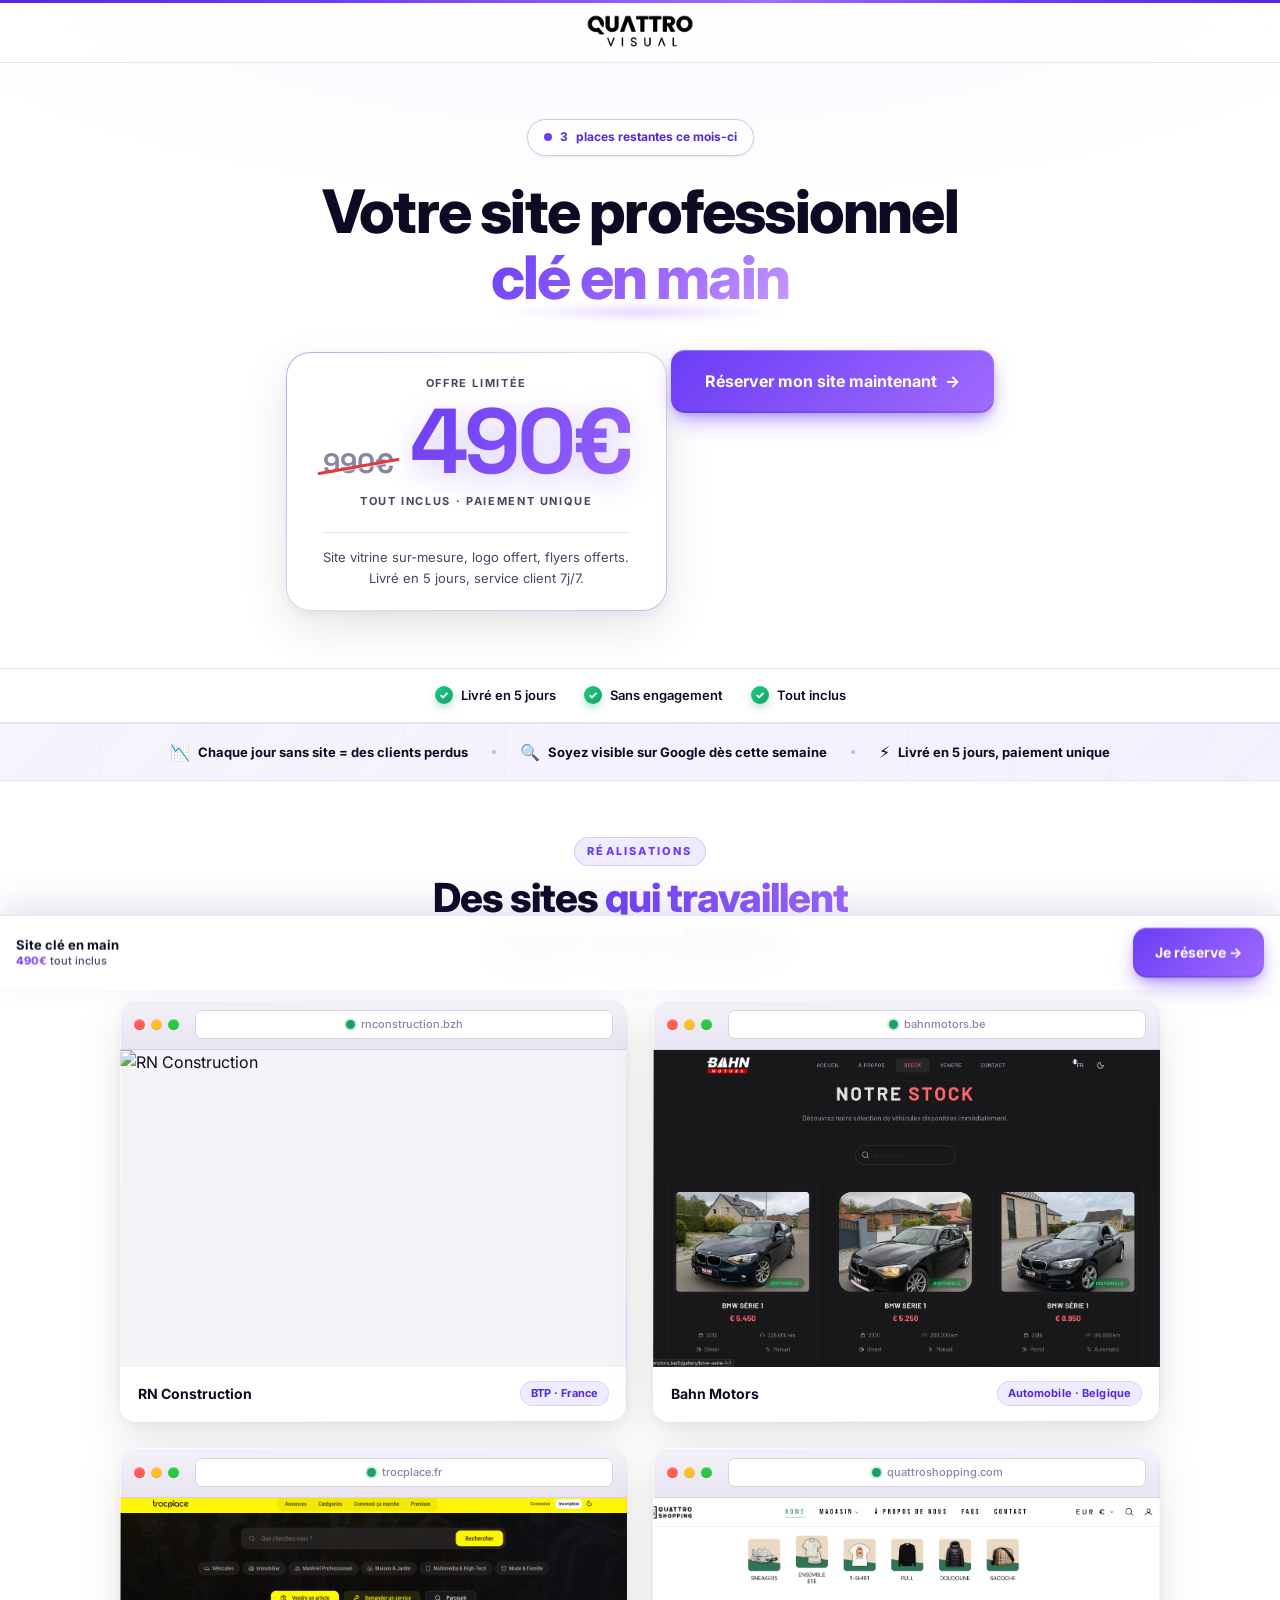
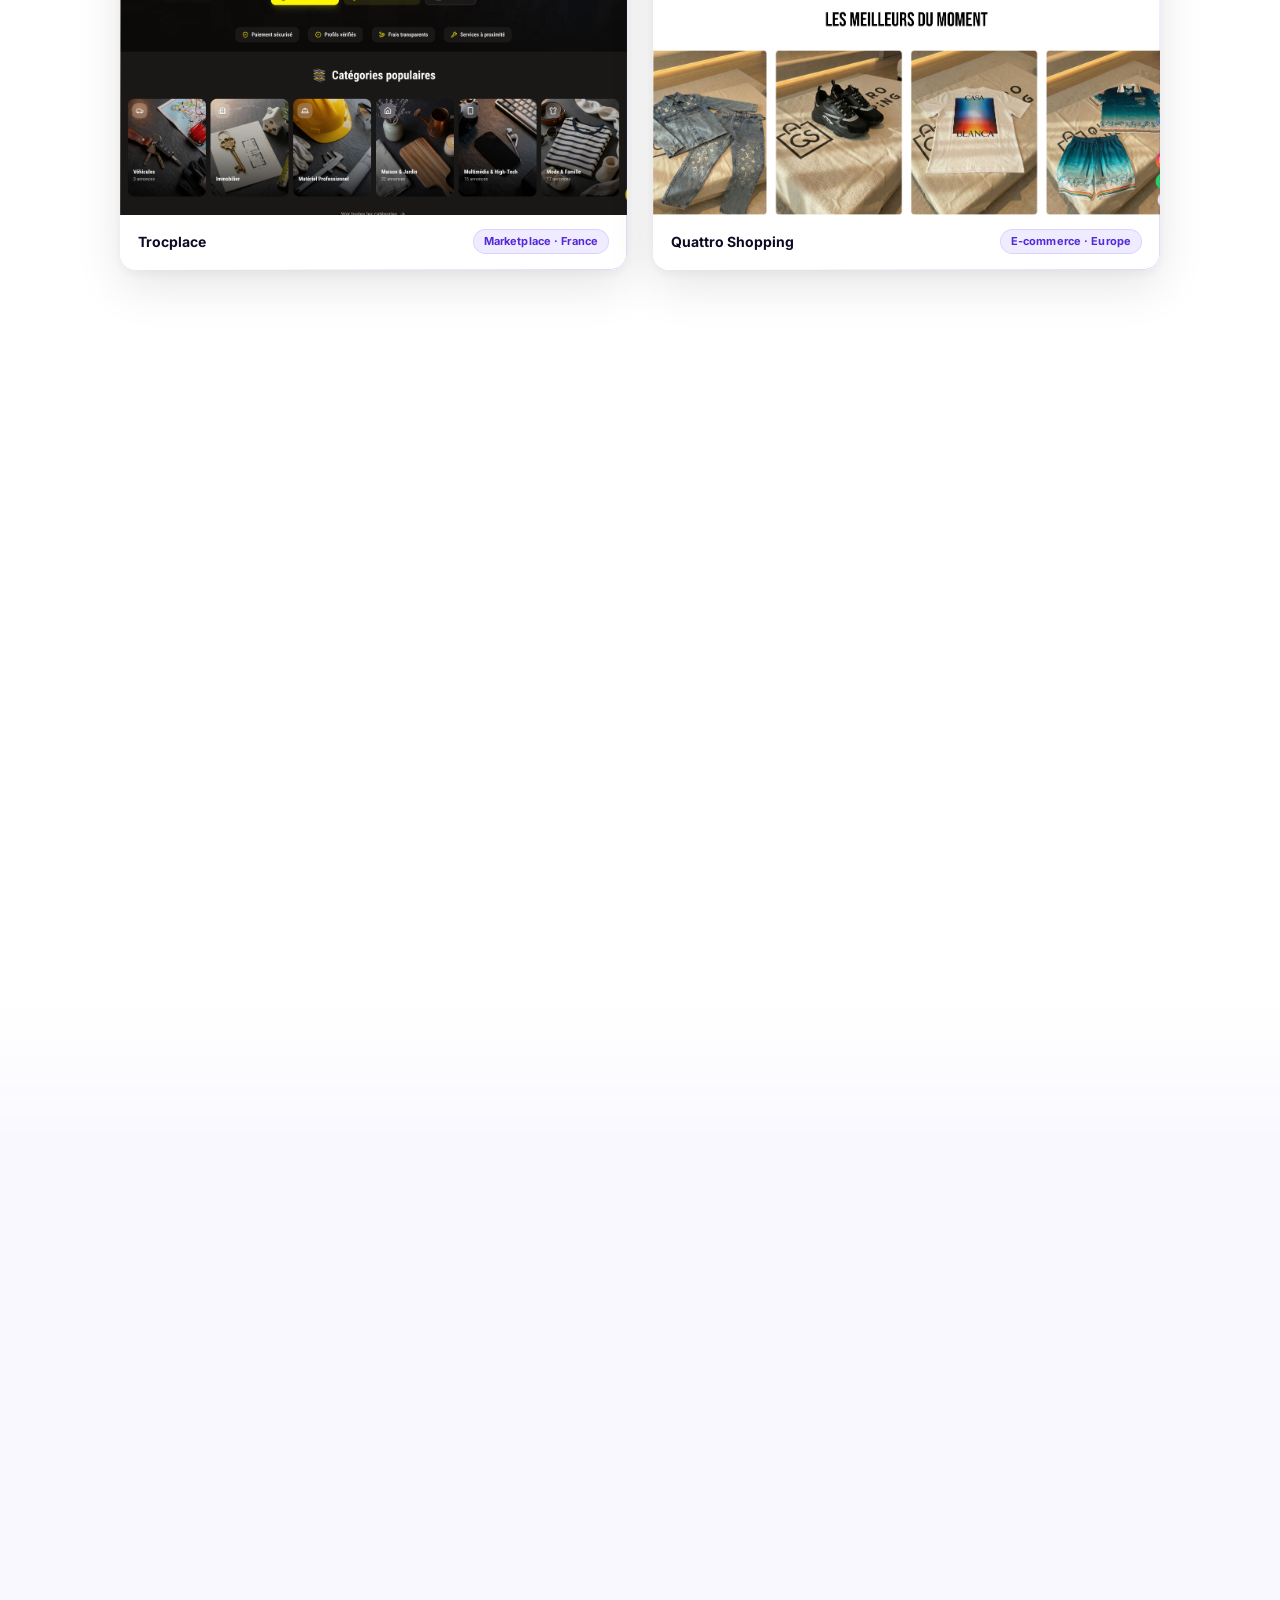
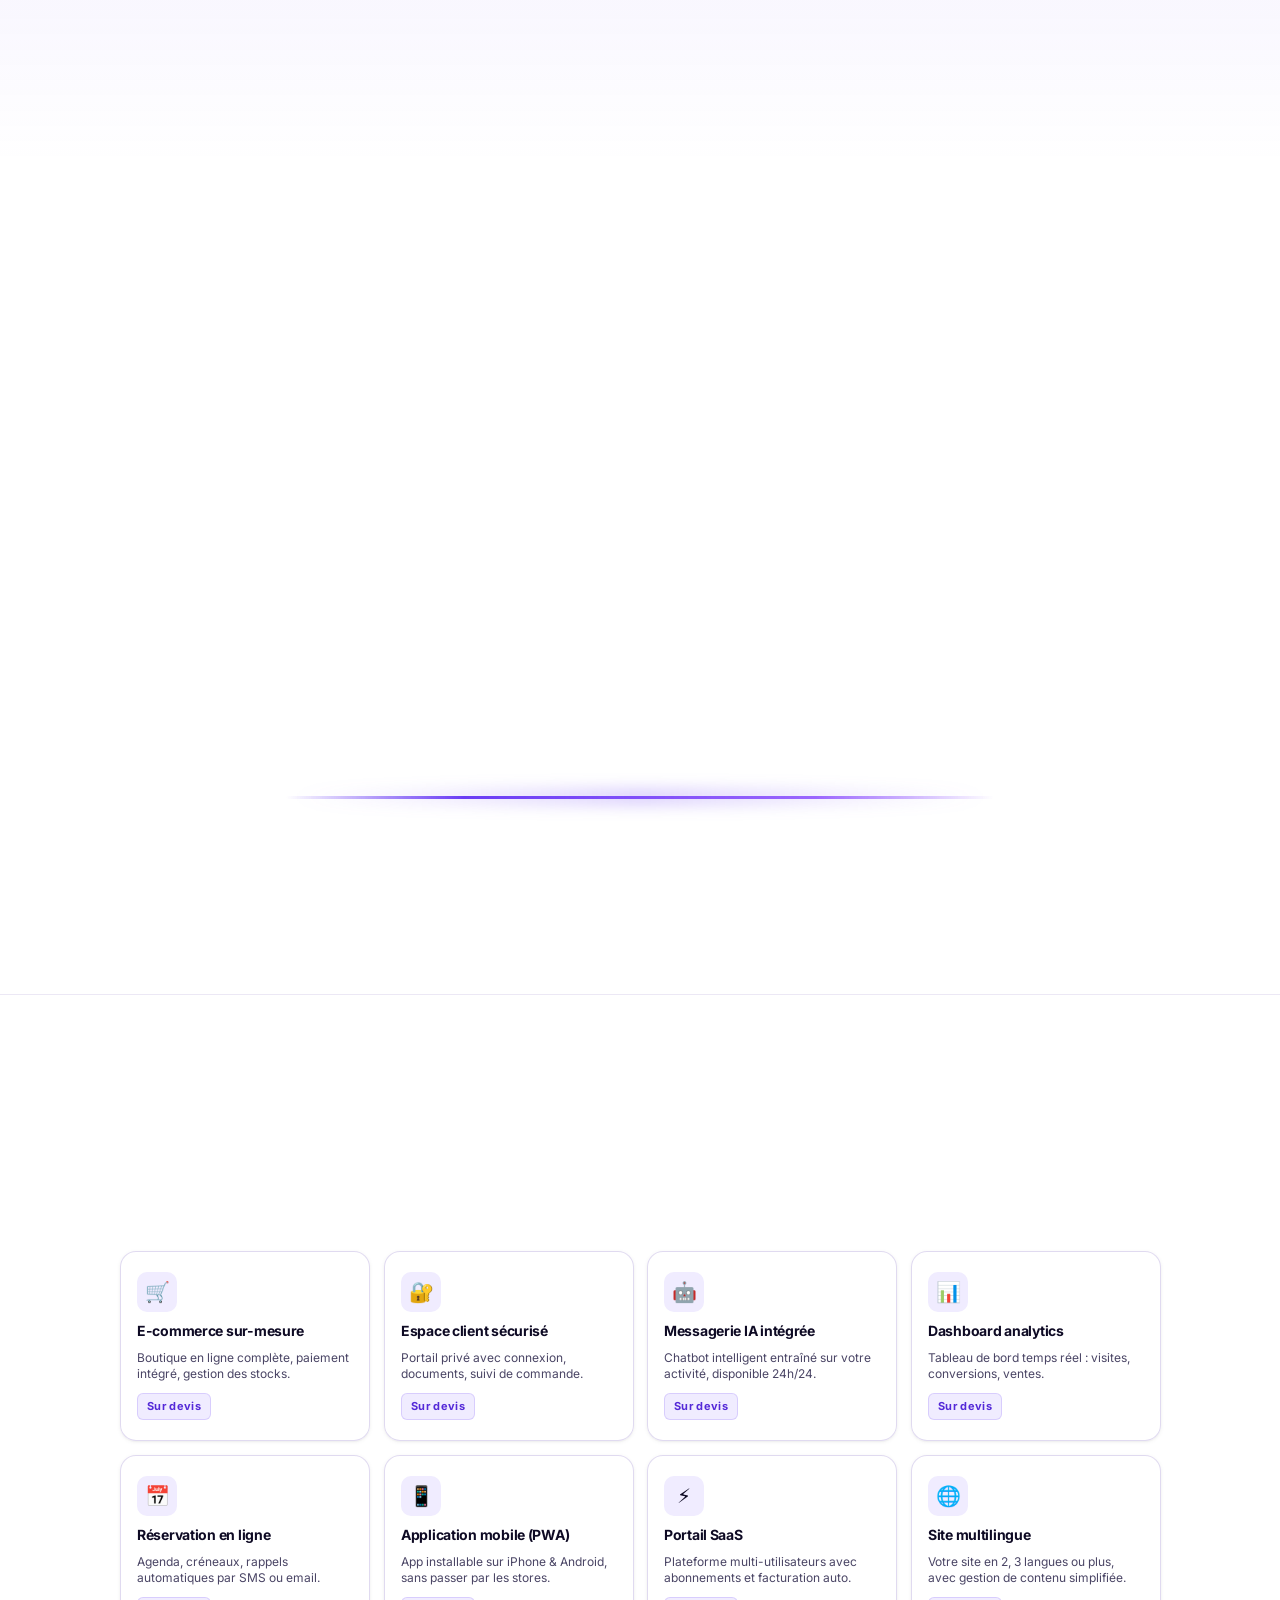
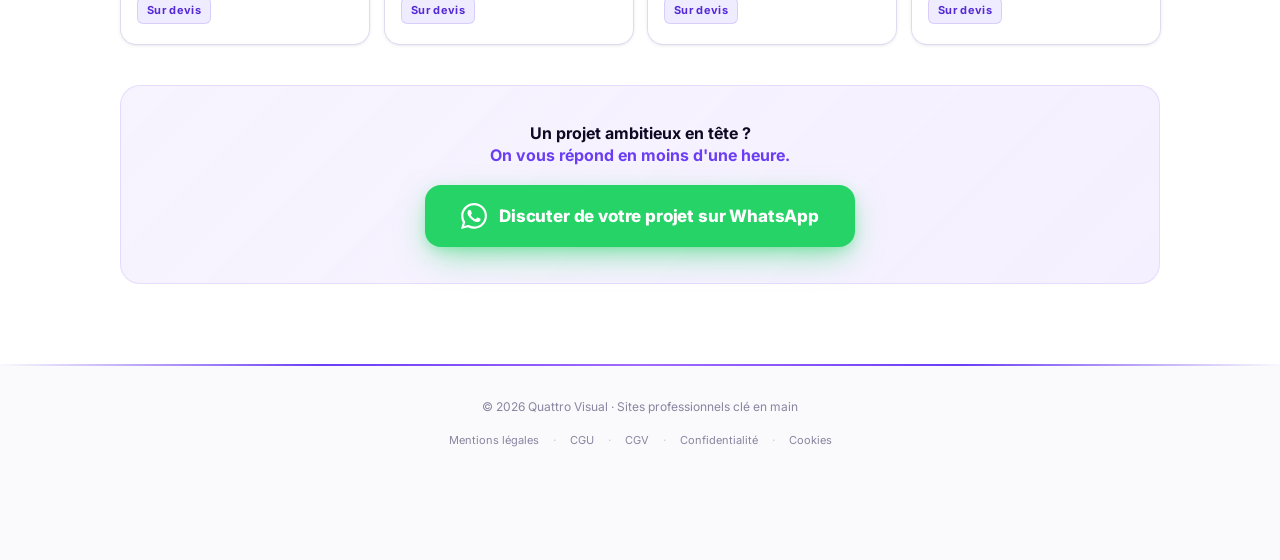
==== commit d7a511e1: "adlin landing" ====
--- a/index.html
+++ b/index.html
@@ -1712,14 +1712,21 @@
     const SPEED = 0.48;
 
     function step() {
-      const max = inner.offsetWidth - track.offsetWidth;
+      // scrollWidth = total content width (including overflow) — offsetWidth only gives visible box
+      const max = inner.scrollWidth - track.offsetWidth;
       if (max <= 0) { requestAnimationFrame(step); return; }
       pos += SPEED;
       if (pos >= max) pos = 0;
       inner.style.transform = `translate3d(-${pos}px, 0, 0)`;
       requestAnimationFrame(step);
     }
-    requestAnimationFrame(step);
+
+    // Wait for images to load so scrollWidth is accurate
+    if (document.readyState === 'complete') {
+      requestAnimationFrame(step);
+    } else {
+      window.addEventListener('load', function() { requestAnimationFrame(step); });
+    }
   })();
 
   // ====== HEADER SCROLL SHRINK ======
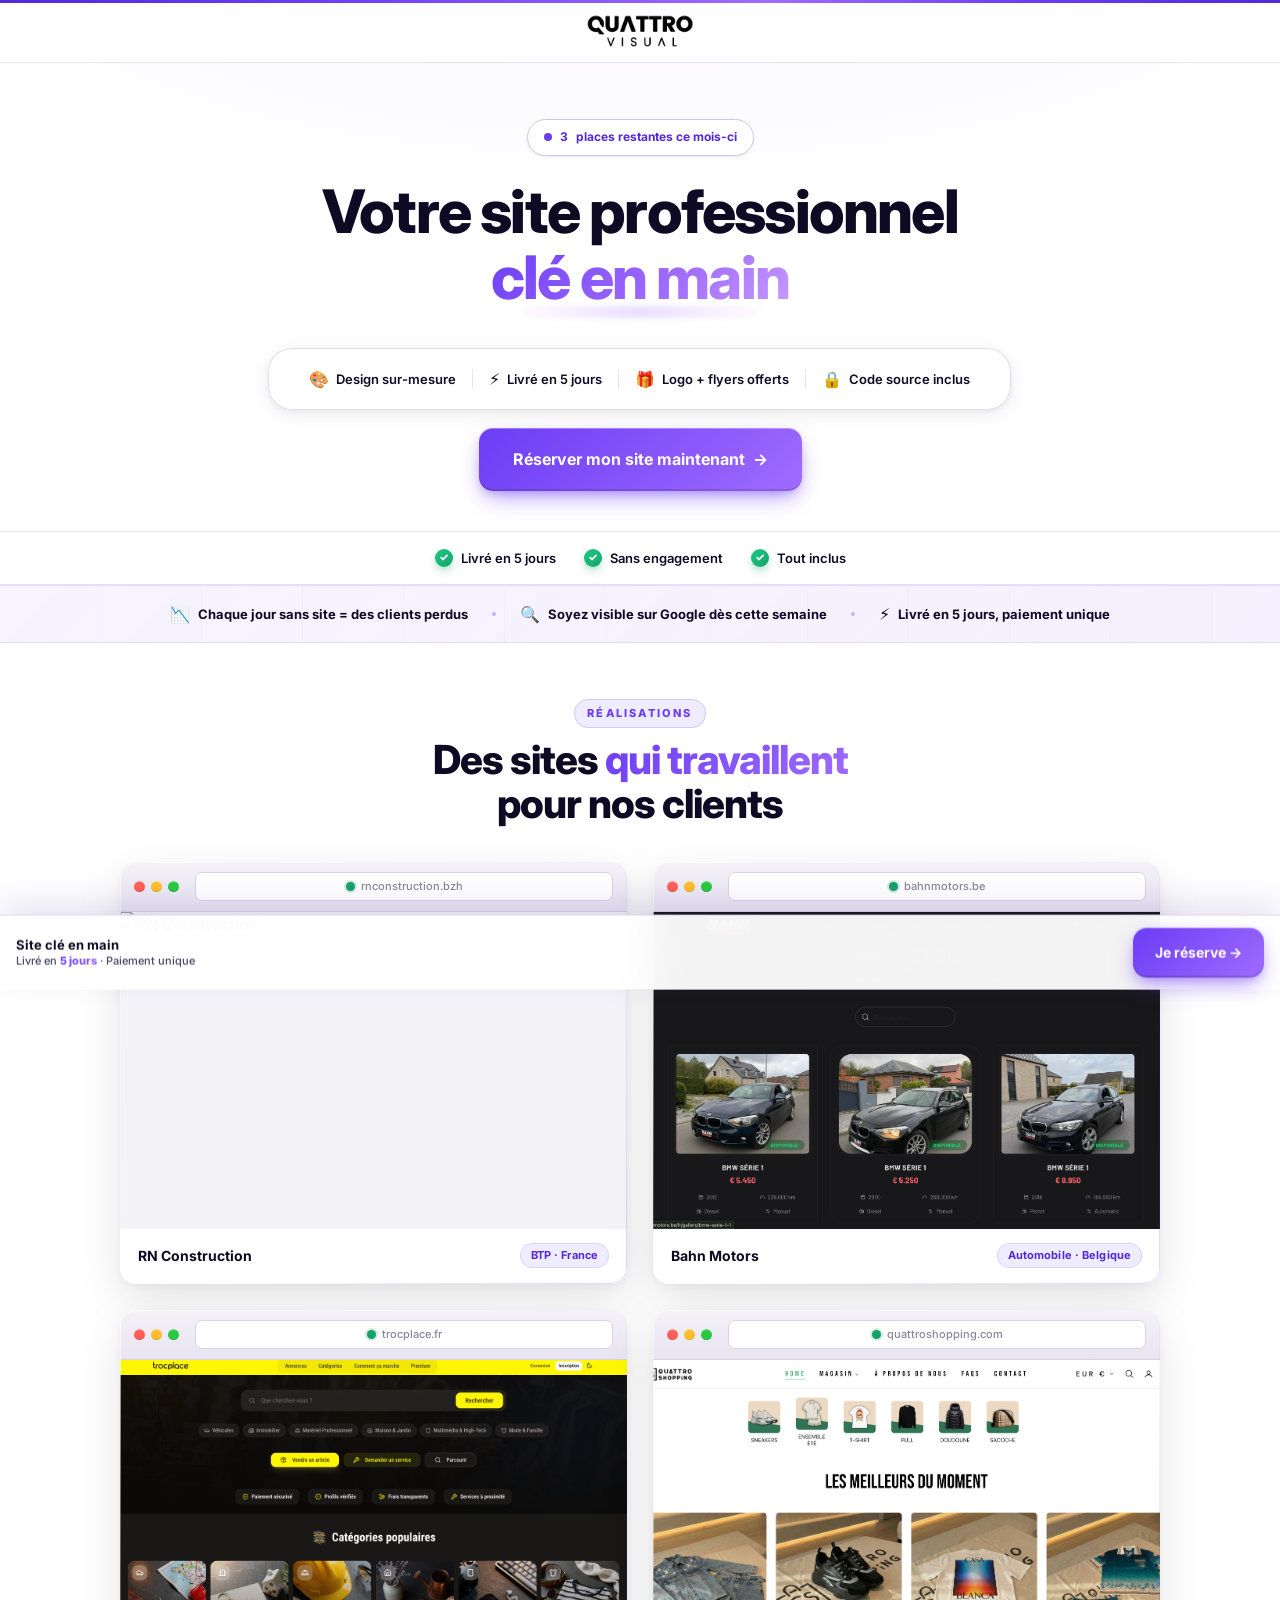
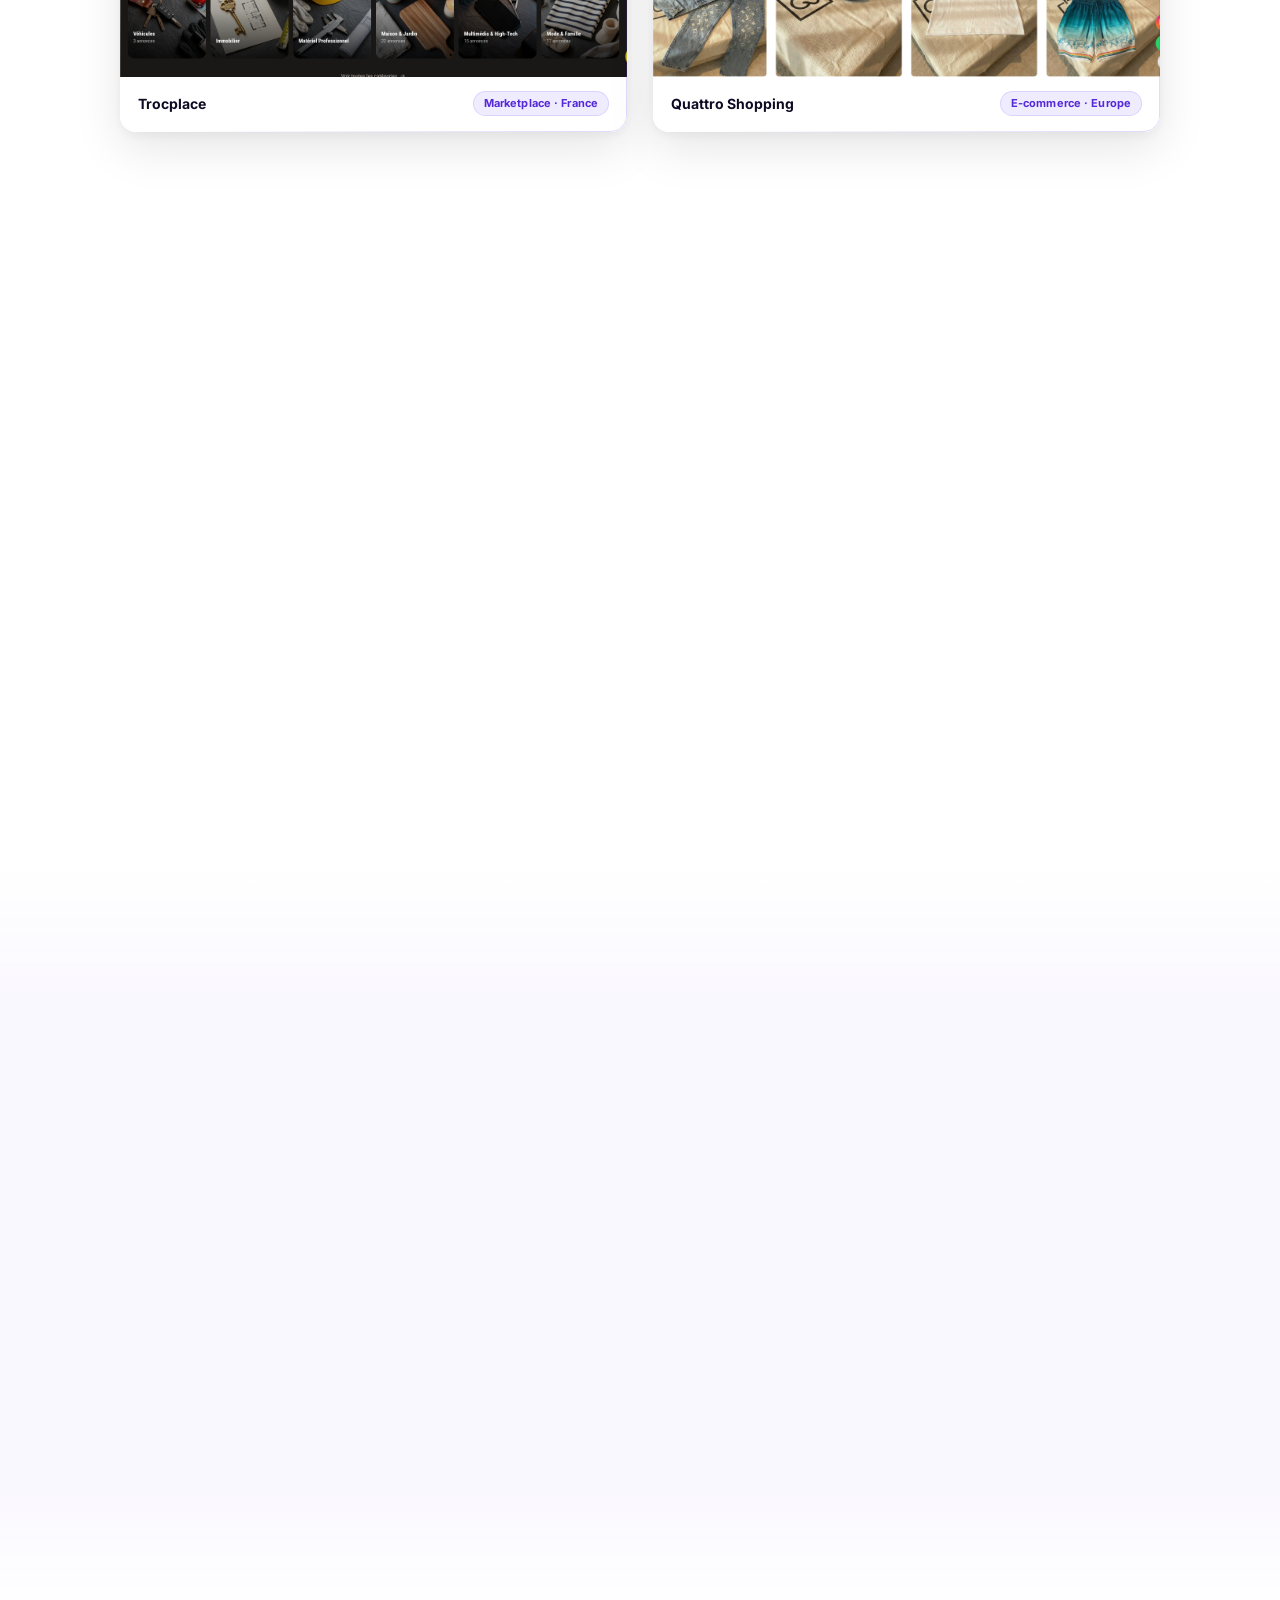
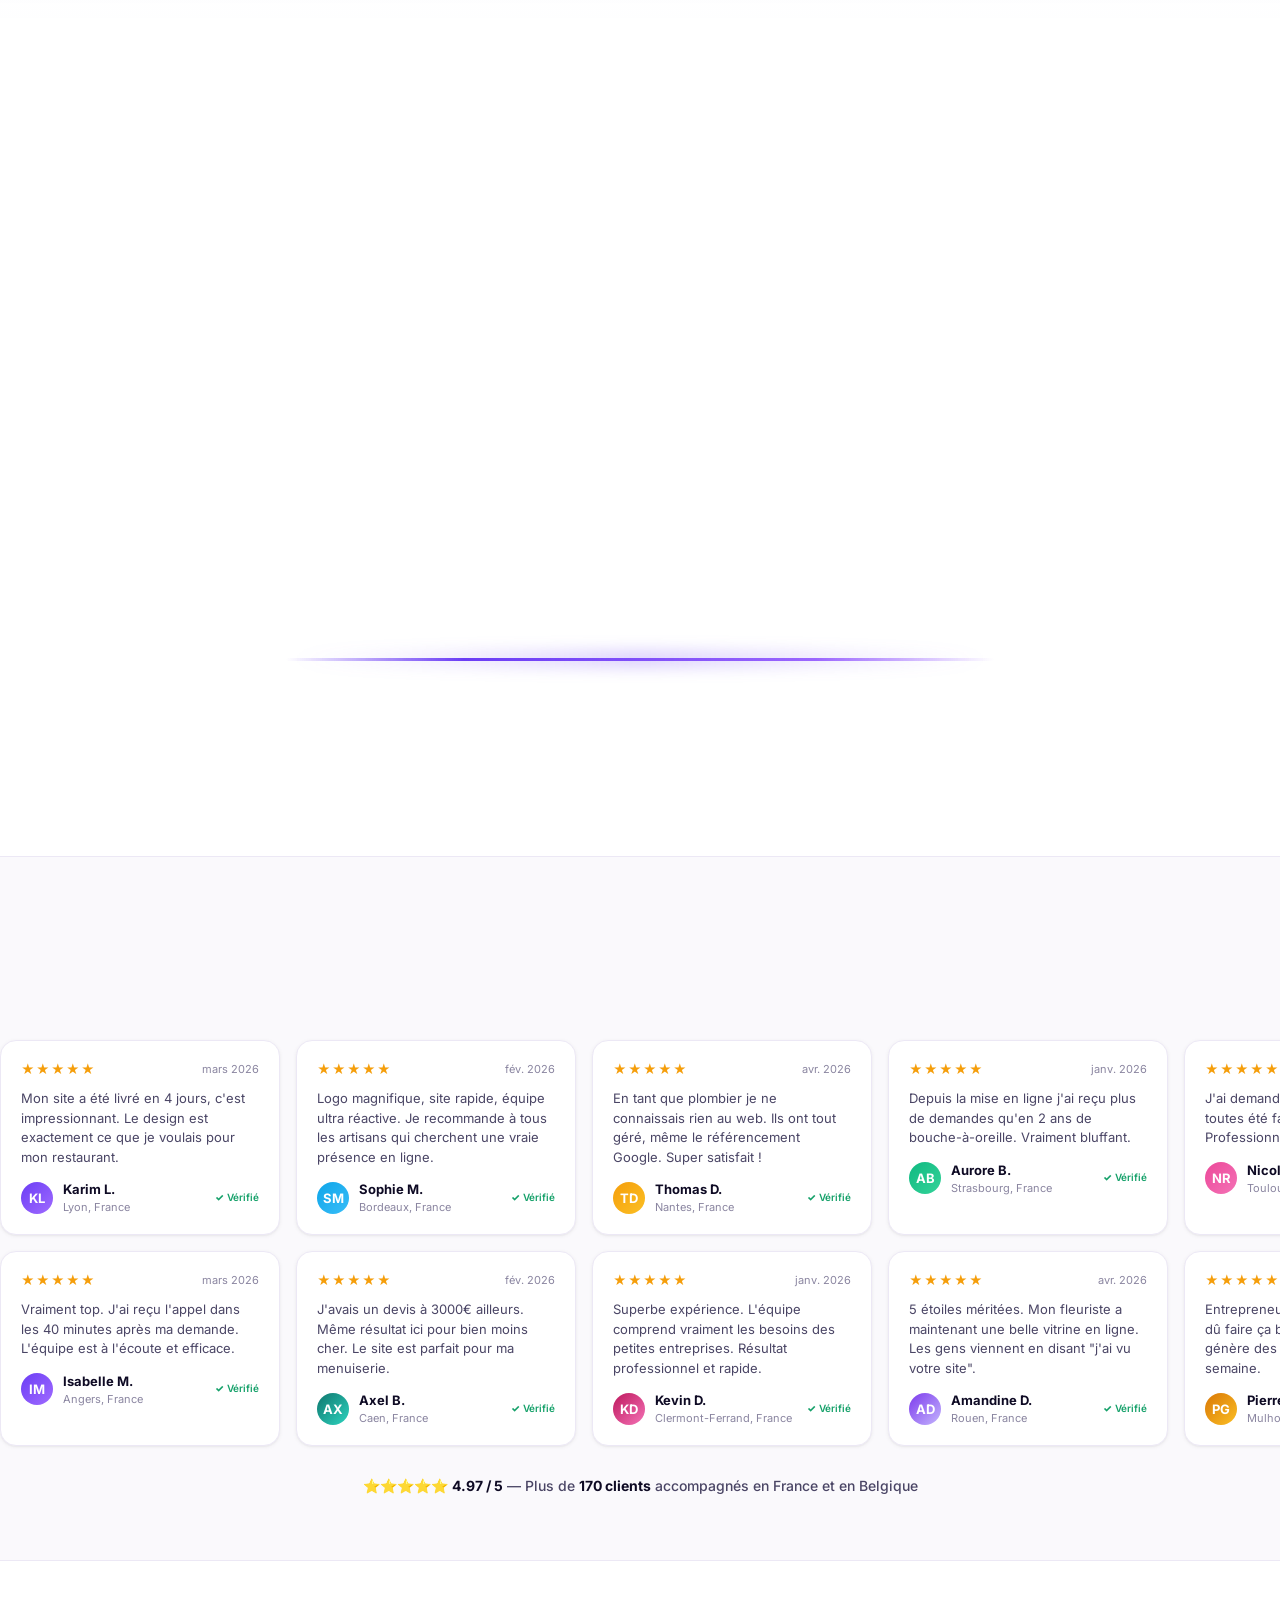
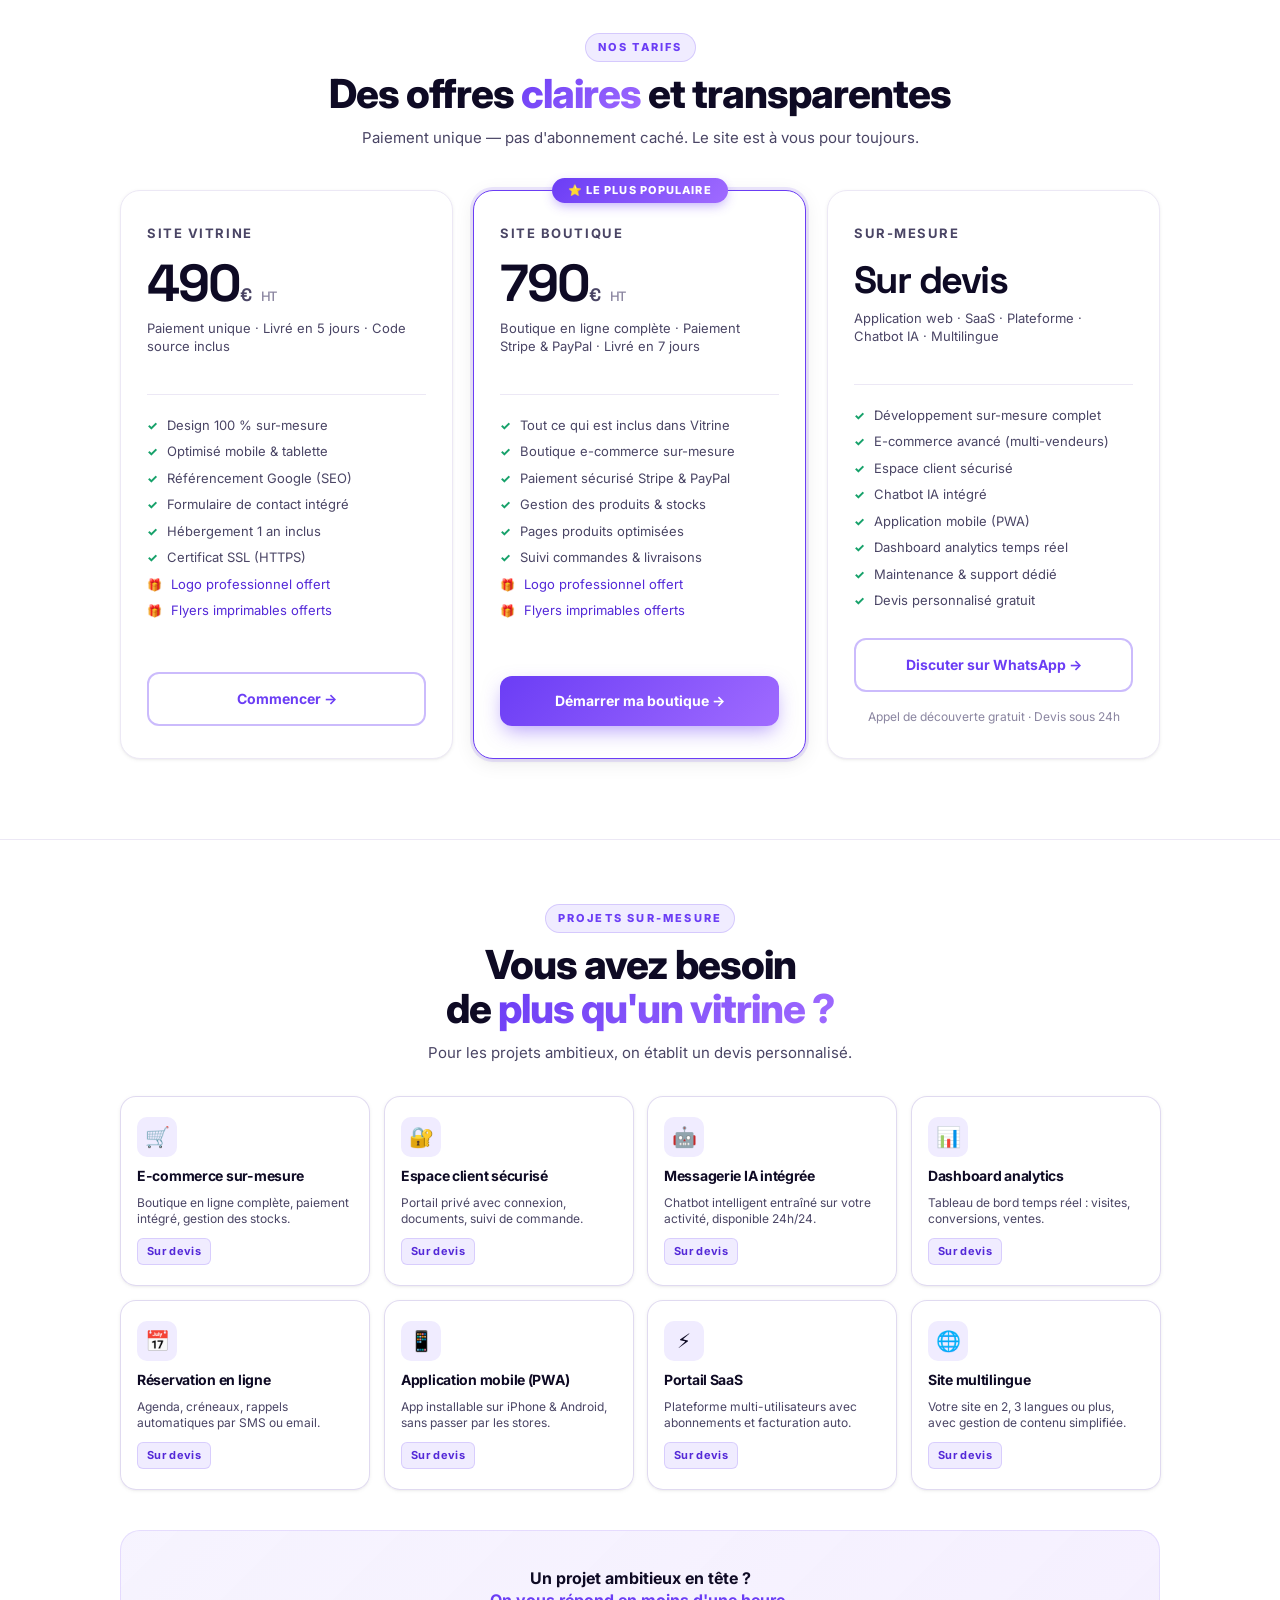
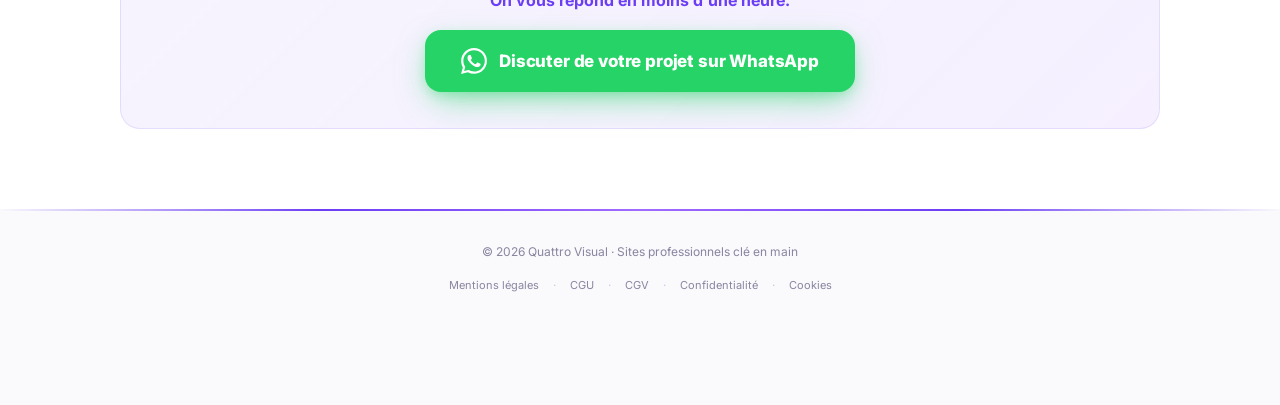
==== commit 4fbafbeb: "Update index.html" ====
--- a/index.html
+++ b/index.html
@@ -3,7 +3,7 @@
 <head>
 <meta charset="UTF-8">
 <meta name="viewport" content="width=device-width, initial-scale=1.0">
-<title>Quattro Visual — Site professionnel à 490€</title>
+<title>Quattro Visual — Site professionnel clé en main</title>
 <meta name="robots" content="noindex, nofollow">
 <link rel="preconnect" href="https://fonts.googleapis.com">
 <link rel="preconnect" href="https://fonts.gstatic.com" crossorigin>
@@ -1222,6 +1222,204 @@
     .btn-wa-big { padding: 16px 28px; font-size: 15px; }
   }
 
+  /* ============ HERO FEATURES ============ */
+  .hero-features {
+    display: inline-flex;
+    align-items: center;
+    flex-wrap: wrap;
+    justify-content: center;
+    gap: 0;
+    padding: 16px 24px;
+    border-radius: var(--radius-lg);
+    background: rgba(255,255,255,0.85);
+    backdrop-filter: blur(14px);
+    border: 1px solid rgba(207,198,232,0.6);
+    box-shadow: var(--shadow-md), inset 0 1px 0 rgba(255,255,255,0.9);
+    margin: 20px 0 18px;
+  }
+  .hf-item {
+    display: inline-flex;
+    align-items: center;
+    gap: 7px;
+    padding: 4px 16px;
+    font-size: 13px;
+    font-weight: 600;
+    color: var(--ink);
+  }
+  .hf-icon { font-size: 16px; line-height: 1; }
+  .hf-sep { width: 1px; height: 20px; background: var(--border-strong); opacity: 0.5; }
+  @media (max-width: 720px) {
+    .hero-features { gap: 4px 0; padding: 12px 16px; }
+    .hf-item { font-size: 12px; padding: 3px 10px; }
+    .hf-sep:nth-child(4) { display: none; }
+  }
+
+  /* ============ REVIEWS ============ */
+  .reviews-section { padding: 64px 0; overflow: hidden; background: var(--bg-soft); border-top: 1px solid var(--border); border-bottom: 1px solid var(--border); }
+  .reviews-marquee-wrap { margin-top: 36px; display: flex; flex-direction: column; gap: 16px; }
+  .reviews-track {
+    display: flex;
+    gap: 16px;
+    width: max-content;
+    will-change: transform;
+  }
+  .reviews-track-1 { animation: rev-left 90s linear infinite; }
+  .reviews-track-2 { animation: rev-right 90s linear infinite; }
+  @keyframes rev-left  { 0% { transform: translateX(0); }    100% { transform: translateX(-50%); } }
+  @keyframes rev-right { 0% { transform: translateX(-50%); } 100% { transform: translateX(0); } }
+  .reviews-section:hover .reviews-track { animation-play-state: paused; }
+  .rev-card {
+    background: #fff;
+    border: 1px solid var(--border);
+    border-radius: var(--radius);
+    padding: 18px 20px;
+    width: 280px;
+    flex-shrink: 0;
+    box-shadow: var(--shadow-sm);
+  }
+  .rev-top {
+    display: flex;
+    align-items: center;
+    justify-content: space-between;
+    margin-bottom: 10px;
+  }
+  .rev-stars { color: #F59E0B; font-size: 13px; letter-spacing: 1px; }
+  .rev-date { font-size: 11px; color: var(--ink-3); }
+  .rev-text {
+    font-size: 13px;
+    color: var(--ink-2);
+    line-height: 1.5;
+    margin-bottom: 12px;
+  }
+  .rev-author {
+    display: flex;
+    align-items: center;
+    gap: 10px;
+  }
+  .rev-avatar {
+    width: 32px; height: 32px;
+    border-radius: 50%;
+    display: flex; align-items: center; justify-content: center;
+    font-size: 13px; font-weight: 700;
+    color: #fff;
+    flex-shrink: 0;
+  }
+  .rev-name { font-size: 13px; font-weight: 700; color: var(--ink); }
+  .rev-city { font-size: 11px; color: var(--ink-3); }
+  .rev-verified {
+    display: inline-flex; align-items: center; gap: 3px;
+    font-size: 10px; font-weight: 600;
+    color: var(--green);
+    margin-left: auto;
+  }
+  .rev-verified::before { content: "✓"; font-weight: 800; }
+  .reviews-summary {
+    text-align: center;
+    margin-top: 28px;
+    font-size: 14px;
+    color: var(--ink-2);
+    font-weight: 500;
+  }
+  .reviews-summary strong { color: var(--ink); }
+
+  /* ============ PRICING PACKS ============ */
+  .pricing-section { padding: 72px 0 80px; }
+  .pricing-grid {
+    display: grid;
+    grid-template-columns: repeat(3, 1fr);
+    gap: 20px;
+    margin-top: 40px;
+  }
+  .pack-card {
+    background: #fff;
+    border: 1.5px solid var(--border);
+    border-radius: 20px;
+    padding: 32px 26px;
+    display: flex;
+    flex-direction: column;
+    gap: 6px;
+    box-shadow: var(--shadow-sm);
+    position: relative;
+    transition: transform 0.35s cubic-bezier(.22,1,.36,1), box-shadow 0.35s;
+  }
+  .pack-card:hover { transform: translateY(-6px); box-shadow: var(--shadow-lg); }
+  .pack-card.pack-popular {
+    border-color: var(--accent);
+    box-shadow: 0 0 0 3px rgba(107,61,245,0.12), var(--shadow-md);
+  }
+  .pack-badge {
+    position: absolute;
+    top: -13px; left: 50%; transform: translateX(-50%);
+    background: linear-gradient(135deg, var(--accent), var(--accent-2));
+    color: #fff;
+    font-size: 11px; font-weight: 800;
+    letter-spacing: 0.1em; text-transform: uppercase;
+    padding: 4px 16px;
+    border-radius: 999px;
+    white-space: nowrap;
+    box-shadow: 0 4px 12px -2px rgba(107,61,245,0.45);
+  }
+  .pack-name { font-size: 13px; font-weight: 700; color: var(--ink-2); text-transform: uppercase; letter-spacing: 0.12em; }
+  .pack-price {
+    font-family: 'Space Grotesk', sans-serif;
+    font-size: clamp(38px, 7vw, 52px);
+    font-weight: 700;
+    letter-spacing: -0.04em;
+    color: var(--ink);
+    line-height: 1;
+    margin: 8px 0 4px;
+  }
+  .pack-price .pack-unit { font-size: 18px; font-weight: 600; color: var(--ink-2); }
+  .pack-price .pack-ht { font-size: 13px; color: var(--ink-3); font-weight: 500; font-family: 'Inter', sans-serif; }
+  .pack-subtitle { font-size: 13px; color: var(--ink-2); margin-bottom: 16px; line-height: 1.4; }
+  .pack-divider { height: 1px; background: var(--border); margin: 16px 0; }
+  .pack-features { list-style: none; display: flex; flex-direction: column; gap: 9px; flex: 1; }
+  .pack-features li {
+    display: flex; align-items: flex-start; gap: 9px;
+    font-size: 13px; color: var(--ink-2); line-height: 1.35;
+  }
+  .pack-features li::before {
+    content: "✓";
+    color: var(--green);
+    font-weight: 800;
+    font-size: 12px;
+    flex-shrink: 0;
+    margin-top: 1px;
+  }
+  .pack-features li.feat-free { color: var(--accent-dark); }
+  .pack-features li.feat-free::before { content: "🎁"; font-size: 12px; }
+  .pack-cta {
+    display: block;
+    text-align: center;
+    padding: 14px;
+    border-radius: 12px;
+    font-weight: 700;
+    font-size: 14px;
+    text-decoration: none;
+    margin-top: 22px;
+    transition: transform 0.2s, box-shadow 0.2s;
+    cursor: pointer;
+    border: none;
+    font-family: inherit;
+  }
+  .pack-cta-primary {
+    background: linear-gradient(135deg, var(--accent), var(--accent-2));
+    color: #fff;
+    box-shadow: 0 8px 20px -4px rgba(107,61,245,0.5);
+  }
+  .pack-cta-primary:hover { transform: translateY(-2px); box-shadow: 0 14px 28px -4px rgba(107,61,245,0.65); }
+  .pack-cta-outline {
+    background: transparent;
+    color: var(--accent);
+    border: 2px solid rgba(107,61,245,0.35);
+  }
+  .pack-cta-outline:hover { background: var(--accent-soft); border-color: var(--accent); }
+  .pack-devis { font-size: 12px; color: var(--ink-3); text-align: center; margin-top: 10px; }
+  @media (max-width: 900px) {
+    .pricing-grid { grid-template-columns: 1fr; max-width: 420px; margin: 40px auto 0; }
+    .pack-card.pack-popular { order: -1; }
+  }
+
   /* ============ CONVERSION STRIP ============ */
   .conv-strip {
     background: linear-gradient(135deg, rgba(107,61,245,0.06) 0%, rgba(160,107,255,0.1) 100%);
@@ -1296,14 +1494,14 @@
     <span class="badge-pill reveal"><span class="pulse-dot"></span> <span id="places-label">3</span> places restantes ce mois-ci</span>
     <h1 class="reveal-left d1">Votre site professionnel<br><span class="grad">clé en main</span></h1>
 
-    <div class="price-card reveal-scale d2" data-tilt>
-      <div class="price-tag">OFFRE LIMITÉE</div>
-      <div class="price-row">
-        <span class="price-old">990€</span>
-        <span class="price-new">490€</span>
-      </div>
-      <div class="price-tag">TOUT INCLUS · PAIEMENT UNIQUE</div>
-      <p class="price-desc">Site vitrine sur-mesure, logo offert, flyers offerts.<br>Livré en 5 jours, service client 7j/7.</p>
+    <div class="hero-features reveal-scale d2">
+      <div class="hf-item"><span class="hf-icon">🎨</span><span>Design sur-mesure</span></div>
+      <div class="hf-sep"></div>
+      <div class="hf-item"><span class="hf-icon">⚡</span><span>Livré en 5 jours</span></div>
+      <div class="hf-sep"></div>
+      <div class="hf-item"><span class="hf-icon">🎁</span><span>Logo + flyers offerts</span></div>
+      <div class="hf-sep"></div>
+      <div class="hf-item"><span class="hf-icon">🔒</span><span>Code source inclus</span></div>
     </div>
     <a href="#formulaire" class="btn btn-primary btn-xl reveal d3" data-cta>Réserver mon site maintenant <span class="arrow">→</span></a>
   </div>
@@ -1381,7 +1579,7 @@
   <div class="container">
     <div class="section-head reveal-right">
       <span class="eyebrow">Inclus</span>
-      <h2>Ce que vous recevez <em>pour 490€</em></h2>
+      <h2>Ce que vous recevez <em>dans chaque projet</em></h2>
     </div>
     <div class="inclus-grid">
       <div class="inclus-card reveal" data-tilt>
@@ -1460,7 +1658,7 @@
           <label for="metier-autre">Précisez votre activité</label>
           <input id="metier-autre" name="metier_autre" type="text" placeholder="Ex : photographe, kinésithérapeute…" autocomplete="off">
         </div>
-        <button type="submit" class="btn btn-primary btn-mega">Je veux mon site à 490€ <span class="arrow">→</span></button>
+        <button type="submit" class="btn btn-primary btn-mega">Démarrer mon projet maintenant <span class="arrow">→</span></button>
         <p class="form-note"><svg><use href="#i-lock"/></svg> On vous contacte dans l'heure après avoir rempli le formulaire</p>
       </form>
       <div class="form-success" id="form-success">
@@ -1525,6 +1723,165 @@
         <h3>Votre site<br>est livré</h3>
         <p>Prêt à être en ligne, 5 jours plus tard.</p>
       </div>
+    </div>
+  </div>
+</section>
+
+<!-- REVIEWS -->
+<section class="reviews-section">
+  <div class="container">
+    <div class="section-head reveal-left">
+      <span class="eyebrow">Avis clients</span>
+      <h2>Ce que disent <em>nos clients</em></h2>
+    </div>
+  </div>
+  <div class="reviews-marquee-wrap">
+
+    <!-- ROW 1 (gauche) — 15 avis × 2 pour boucle infinie -->
+    <div class="reviews-track reviews-track-1">
+      <div class="rev-card"><div class="rev-top"><span class="rev-stars">★★★★★</span><span class="rev-date">mars 2026</span></div><p class="rev-text">Mon site a été livré en 4 jours, c&apos;est impressionnant. Le design est exactement ce que je voulais pour mon restaurant.</p><div class="rev-author"><div class="rev-avatar" style="background:linear-gradient(135deg,#6b3df5,#a06bff)">KL</div><div><div class="rev-name">Karim L.</div><div class="rev-city">Lyon, France</div></div><span class="rev-verified">Vérifié</span></div></div>
+      <div class="rev-card"><div class="rev-top"><span class="rev-stars">★★★★★</span><span class="rev-date">fév. 2026</span></div><p class="rev-text">Logo magnifique, site rapide, équipe ultra réactive. Je recommande à tous les artisans qui cherchent une vraie présence en ligne.</p><div class="rev-author"><div class="rev-avatar" style="background:linear-gradient(135deg,#0ea5e9,#38bdf8)">SM</div><div><div class="rev-name">Sophie M.</div><div class="rev-city">Bordeaux, France</div></div><span class="rev-verified">Vérifié</span></div></div>
+      <div class="rev-card"><div class="rev-top"><span class="rev-stars">★★★★★</span><span class="rev-date">avr. 2026</span></div><p class="rev-text">En tant que plombier je ne connaissais rien au web. Ils ont tout géré, même le référencement Google. Super satisfait !</p><div class="rev-author"><div class="rev-avatar" style="background:linear-gradient(135deg,#f59e0b,#fbbf24)">TD</div><div><div class="rev-name">Thomas D.</div><div class="rev-city">Nantes, France</div></div><span class="rev-verified">Vérifié</span></div></div>
+      <div class="rev-card"><div class="rev-top"><span class="rev-stars">★★★★★</span><span class="rev-date">janv. 2026</span></div><p class="rev-text">Depuis la mise en ligne j&apos;ai reçu plus de demandes qu&apos;en 2 ans de bouche-à-oreille. Vraiment bluffant.</p><div class="rev-author"><div class="rev-avatar" style="background:linear-gradient(135deg,#10b981,#34d399)">AB</div><div><div class="rev-name">Aurore B.</div><div class="rev-city">Strasbourg, France</div></div><span class="rev-verified">Vérifié</span></div></div>
+      <div class="rev-card"><div class="rev-top"><span class="rev-stars">★★★★★</span><span class="rev-date">mars 2026</span></div><p class="rev-text">J&apos;ai demandé 3 retouches et elles ont toutes été faites le jour même. Professionnalisme au top.</p><div class="rev-author"><div class="rev-avatar" style="background:linear-gradient(135deg,#ec4899,#f472b6)">NR</div><div><div class="rev-name">Nicolas R.</div><div class="rev-city">Toulouse, France</div></div><span class="rev-verified">Vérifié</span></div></div>
+      <div class="rev-card"><div class="rev-top"><span class="rev-stars">★★★★★</span><span class="rev-date">fév. 2026</span></div><p class="rev-text">Mon salon de coiffure a maintenant un site qui ressemble vraiment à ce que je voulais. Les clients me disent souvent qu&apos;il est beau !</p><div class="rev-author"><div class="rev-avatar" style="background:linear-gradient(135deg,#8b5cf6,#c4b5fd)">LF</div><div><div class="rev-name">Lucie F.</div><div class="rev-city">Rennes, France</div></div><span class="rev-verified">Vérifié</span></div></div>
+      <div class="rev-card"><div class="rev-top"><span class="rev-stars">★★★★★</span><span class="rev-date">avr. 2026</span></div><p class="rev-text">Service client exceptionnel. Appel rapide, questions pertinentes, résultat parfait. Je referai appel à eux sans hésiter.</p><div class="rev-author"><div class="rev-avatar" style="background:linear-gradient(135deg,#f97316,#fb923c)">MT</div><div><div class="rev-name">Mehdi T.</div><div class="rev-city">Lille, France</div></div><span class="rev-verified">Vérifié</span></div></div>
+      <div class="rev-card"><div class="rev-top"><span class="rev-stars">★★★★★</span><span class="rev-date">mars 2026</span></div><p class="rev-text">Le flyer qu&apos;ils m&apos;ont offert est vraiment pro. Je les distribue dans le quartier et ça marche bien avec le site.</p><div class="rev-author"><div class="rev-avatar" style="background:linear-gradient(135deg,#06b6d4,#22d3ee)">CB</div><div><div class="rev-name">Camille B.</div><div class="rev-city">Montpellier, France</div></div><span class="rev-verified">Vérifié</span></div></div>
+      <div class="rev-card"><div class="rev-top"><span class="rev-stars">★★★★★</span><span class="rev-date">janv. 2026</span></div><p class="rev-text">Site livré en 5 jours comme promis. Chaque étape clairement expliquée. Je ne pensais pas que c&apos;était possible aussi vite.</p><div class="rev-author"><div class="rev-avatar" style="background:linear-gradient(135deg,#6b3df5,#a06bff)">XW</div><div><div class="rev-name">Xavier W.</div><div class="rev-city">Bruxelles, Belgique</div></div><span class="rev-verified">Vérifié</span></div></div>
+      <div class="rev-card"><div class="rev-top"><span class="rev-stars">★★★★★</span><span class="rev-date">fév. 2026</span></div><p class="rev-text">Artisan électricien depuis 15 ans, j&apos;avais jamais eu de site. Maintenant j&apos;apparais sur Google et les appels ont augmenté.</p><div class="rev-author"><div class="rev-avatar" style="background:linear-gradient(135deg,#14b8a6,#2dd4bf)">YA</div><div><div class="rev-name">Youssef A.</div><div class="rev-city">Nice, France</div></div><span class="rev-verified">Vérifié</span></div></div>
+      <div class="rev-card"><div class="rev-top"><span class="rev-stars">★★★★★</span><span class="rev-date">avr. 2026</span></div><p class="rev-text">Le design est moderne et professionnel. Mes concurrents n&apos;ont pas encore de site aussi beau. Merci Quattro Visual !</p><div class="rev-author"><div class="rev-avatar" style="background:linear-gradient(135deg,#7c3aed,#ddd6fe)">EM</div><div><div class="rev-name">Elodie M.</div><div class="rev-city">Grenoble, France</div></div><span class="rev-verified">Vérifié</span></div></div>
+      <div class="rev-card"><div class="rev-top"><span class="rev-stars">★★★★★</span><span class="rev-date">mars 2026</span></div><p class="rev-text">Excellent. Ils ont su capter l&apos;essence de mon activité de paysagiste et en faire un site qui inspire confiance.</p><div class="rev-author"><div class="rev-avatar" style="background:linear-gradient(135deg,#16a34a,#4ade80)">SV</div><div><div class="rev-name">Sébastien V.</div><div class="rev-city">Liège, Belgique</div></div><span class="rev-verified">Vérifié</span></div></div>
+      <div class="rev-card"><div class="rev-top"><span class="rev-stars">★★★★★</span><span class="rev-date">fév. 2026</span></div><p class="rev-text">Paiement simple, pas d&apos;abonnement, je suis propriétaire de mon site. C&apos;est exactement ce que je cherchais.</p><div class="rev-author"><div class="rev-avatar" style="background:linear-gradient(135deg,#b45309,#fbbf24)">JC</div><div><div class="rev-name">Julien C.</div><div class="rev-city">Dijon, France</div></div><span class="rev-verified">Vérifié</span></div></div>
+      <div class="rev-card"><div class="rev-top"><span class="rev-stars">★★★★★</span><span class="rev-date">janv. 2026</span></div><p class="rev-text">Mon boucher m&apos;a recommandé Quattro Visual et j&apos;ai pas été déçue. Site livré rapidement, logo qui tue !</p><div class="rev-author"><div class="rev-avatar" style="background:linear-gradient(135deg,#db2777,#fb7185)">FR</div><div><div class="rev-name">Fatima R.</div><div class="rev-city">Marseille, France</div></div><span class="rev-verified">Vérifié</span></div></div>
+      <div class="rev-card"><div class="rev-top"><span class="rev-stars">★★★★★</span><span class="rev-date">avr. 2026</span></div><p class="rev-text">Très professionnel. Le site est optimisé mobile, rapide, et mes clients peuvent me contacter directement depuis leur téléphone.</p><div class="rev-author"><div class="rev-avatar" style="background:linear-gradient(135deg,#0284c7,#38bdf8)">RT</div><div><div class="rev-name">Romain T.</div><div class="rev-city">Reims, France</div></div><span class="rev-verified">Vérifié</span></div></div>
+      <!-- Duplicate for infinite loop -->
+      <div class="rev-card"><div class="rev-top"><span class="rev-stars">★★★★★</span><span class="rev-date">mars 2026</span></div><p class="rev-text">Mon site a été livré en 4 jours, c&apos;est impressionnant. Le design est exactement ce que je voulais pour mon restaurant.</p><div class="rev-author"><div class="rev-avatar" style="background:linear-gradient(135deg,#6b3df5,#a06bff)">KL</div><div><div class="rev-name">Karim L.</div><div class="rev-city">Lyon, France</div></div><span class="rev-verified">Vérifié</span></div></div>
+      <div class="rev-card"><div class="rev-top"><span class="rev-stars">★★★★★</span><span class="rev-date">fév. 2026</span></div><p class="rev-text">Logo magnifique, site rapide, équipe ultra réactive. Je recommande à tous les artisans qui cherchent une vraie présence en ligne.</p><div class="rev-author"><div class="rev-avatar" style="background:linear-gradient(135deg,#0ea5e9,#38bdf8)">SM</div><div><div class="rev-name">Sophie M.</div><div class="rev-city">Bordeaux, France</div></div><span class="rev-verified">Vérifié</span></div></div>
+      <div class="rev-card"><div class="rev-top"><span class="rev-stars">★★★★★</span><span class="rev-date">avr. 2026</span></div><p class="rev-text">En tant que plombier je ne connaissais rien au web. Ils ont tout géré, même le référencement Google. Super satisfait !</p><div class="rev-author"><div class="rev-avatar" style="background:linear-gradient(135deg,#f59e0b,#fbbf24)">TD</div><div><div class="rev-name">Thomas D.</div><div class="rev-city">Nantes, France</div></div><span class="rev-verified">Vérifié</span></div></div>
+      <div class="rev-card"><div class="rev-top"><span class="rev-stars">★★★★★</span><span class="rev-date">janv. 2026</span></div><p class="rev-text">Depuis la mise en ligne j&apos;ai reçu plus de demandes qu&apos;en 2 ans de bouche-à-oreille. Vraiment bluffant.</p><div class="rev-author"><div class="rev-avatar" style="background:linear-gradient(135deg,#10b981,#34d399)">AB</div><div><div class="rev-name">Aurore B.</div><div class="rev-city">Strasbourg, France</div></div><span class="rev-verified">Vérifié</span></div></div>
+      <div class="rev-card"><div class="rev-top"><span class="rev-stars">★★★★★</span><span class="rev-date">mars 2026</span></div><p class="rev-text">J&apos;ai demandé 3 retouches et elles ont toutes été faites le jour même. Professionnalisme au top.</p><div class="rev-author"><div class="rev-avatar" style="background:linear-gradient(135deg,#ec4899,#f472b6)">NR</div><div><div class="rev-name">Nicolas R.</div><div class="rev-city">Toulouse, France</div></div><span class="rev-verified">Vérifié</span></div></div>
+      <div class="rev-card"><div class="rev-top"><span class="rev-stars">★★★★★</span><span class="rev-date">fév. 2026</span></div><p class="rev-text">Mon salon de coiffure a maintenant un site qui ressemble vraiment à ce que je voulais. Les clients me disent souvent qu&apos;il est beau !</p><div class="rev-author"><div class="rev-avatar" style="background:linear-gradient(135deg,#8b5cf6,#c4b5fd)">LF</div><div><div class="rev-name">Lucie F.</div><div class="rev-city">Rennes, France</div></div><span class="rev-verified">Vérifié</span></div></div>
+      <div class="rev-card"><div class="rev-top"><span class="rev-stars">★★★★★</span><span class="rev-date">avr. 2026</span></div><p class="rev-text">Service client exceptionnel. Appel rapide, questions pertinentes, résultat parfait. Je referai appel à eux sans hésiter.</p><div class="rev-author"><div class="rev-avatar" style="background:linear-gradient(135deg,#f97316,#fb923c)">MT</div><div><div class="rev-name">Mehdi T.</div><div class="rev-city">Lille, France</div></div><span class="rev-verified">Vérifié</span></div></div>
+      <div class="rev-card"><div class="rev-top"><span class="rev-stars">★★★★★</span><span class="rev-date">mars 2026</span></div><p class="rev-text">Le flyer qu&apos;ils m&apos;ont offert est vraiment pro. Je les distribue dans le quartier et ça marche bien avec le site.</p><div class="rev-author"><div class="rev-avatar" style="background:linear-gradient(135deg,#06b6d4,#22d3ee)">CB</div><div><div class="rev-name">Camille B.</div><div class="rev-city">Montpellier, France</div></div><span class="rev-verified">Vérifié</span></div></div>
+      <div class="rev-card"><div class="rev-top"><span class="rev-stars">★★★★★</span><span class="rev-date">janv. 2026</span></div><p class="rev-text">Site livré en 5 jours comme promis. Chaque étape clairement expliquée. Je ne pensais pas que c&apos;était possible aussi vite.</p><div class="rev-author"><div class="rev-avatar" style="background:linear-gradient(135deg,#6b3df5,#a06bff)">XW</div><div><div class="rev-name">Xavier W.</div><div class="rev-city">Bruxelles, Belgique</div></div><span class="rev-verified">Vérifié</span></div></div>
+      <div class="rev-card"><div class="rev-top"><span class="rev-stars">★★★★★</span><span class="rev-date">fév. 2026</span></div><p class="rev-text">Artisan électricien depuis 15 ans, j&apos;avais jamais eu de site. Maintenant j&apos;apparais sur Google et les appels ont augmenté.</p><div class="rev-author"><div class="rev-avatar" style="background:linear-gradient(135deg,#14b8a6,#2dd4bf)">YA</div><div><div class="rev-name">Youssef A.</div><div class="rev-city">Nice, France</div></div><span class="rev-verified">Vérifié</span></div></div>
+      <div class="rev-card"><div class="rev-top"><span class="rev-stars">★★★★★</span><span class="rev-date">avr. 2026</span></div><p class="rev-text">Le design est moderne et professionnel. Mes concurrents n&apos;ont pas encore de site aussi beau. Merci Quattro Visual !</p><div class="rev-author"><div class="rev-avatar" style="background:linear-gradient(135deg,#7c3aed,#ddd6fe)">EM</div><div><div class="rev-name">Elodie M.</div><div class="rev-city">Grenoble, France</div></div><span class="rev-verified">Vérifié</span></div></div>
+      <div class="rev-card"><div class="rev-top"><span class="rev-stars">★★★★★</span><span class="rev-date">mars 2026</span></div><p class="rev-text">Excellent. Ils ont su capter l&apos;essence de mon activité de paysagiste et en faire un site qui inspire confiance.</p><div class="rev-author"><div class="rev-avatar" style="background:linear-gradient(135deg,#16a34a,#4ade80)">SV</div><div><div class="rev-name">Sébastien V.</div><div class="rev-city">Liège, Belgique</div></div><span class="rev-verified">Vérifié</span></div></div>
+      <div class="rev-card"><div class="rev-top"><span class="rev-stars">★★★★★</span><span class="rev-date">fév. 2026</span></div><p class="rev-text">Paiement simple, pas d&apos;abonnement, je suis propriétaire de mon site. C&apos;est exactement ce que je cherchais.</p><div class="rev-author"><div class="rev-avatar" style="background:linear-gradient(135deg,#b45309,#fbbf24)">JC</div><div><div class="rev-name">Julien C.</div><div class="rev-city">Dijon, France</div></div><span class="rev-verified">Vérifié</span></div></div>
+      <div class="rev-card"><div class="rev-top"><span class="rev-stars">★★★★★</span><span class="rev-date">janv. 2026</span></div><p class="rev-text">Mon boucher m&apos;a recommandé Quattro Visual et j&apos;ai pas été déçue. Site livré rapidement, logo qui tue !</p><div class="rev-author"><div class="rev-avatar" style="background:linear-gradient(135deg,#db2777,#fb7185)">FR</div><div><div class="rev-name">Fatima R.</div><div class="rev-city">Marseille, France</div></div><span class="rev-verified">Vérifié</span></div></div>
+      <div class="rev-card"><div class="rev-top"><span class="rev-stars">★★★★★</span><span class="rev-date">avr. 2026</span></div><p class="rev-text">Très professionnel. Le site est optimisé mobile, rapide, et mes clients peuvent me contacter directement depuis leur téléphone.</p><div class="rev-author"><div class="rev-avatar" style="background:linear-gradient(135deg,#0284c7,#38bdf8)">RT</div><div><div class="rev-name">Romain T.</div><div class="rev-city">Reims, France</div></div><span class="rev-verified">Vérifié</span></div></div>
+    </div>
+
+    <!-- ROW 2 (droite) — 15 autres avis × 2 -->
+    <div class="reviews-track reviews-track-2">
+      <div class="rev-card"><div class="rev-top"><span class="rev-stars">★★★★★</span><span class="rev-date">mars 2026</span></div><p class="rev-text">Vraiment top. J&apos;ai reçu l&apos;appel dans les 40 minutes après ma demande. L&apos;équipe est à l&apos;écoute et efficace.</p><div class="rev-author"><div class="rev-avatar" style="background:linear-gradient(135deg,#6b3df5,#a06bff)">IM</div><div><div class="rev-name">Isabelle M.</div><div class="rev-city">Angers, France</div></div><span class="rev-verified">Vérifié</span></div></div>
+      <div class="rev-card"><div class="rev-top"><span class="rev-stars">★★★★★</span><span class="rev-date">fév. 2026</span></div><p class="rev-text">J&apos;avais un devis à 3000€ ailleurs. Même résultat ici pour bien moins cher. Le site est parfait pour ma menuiserie.</p><div class="rev-author"><div class="rev-avatar" style="background:linear-gradient(135deg,#0f766e,#2dd4bf)">AX</div><div><div class="rev-name">Axel B.</div><div class="rev-city">Caen, France</div></div><span class="rev-verified">Vérifié</span></div></div>
+      <div class="rev-card"><div class="rev-top"><span class="rev-stars">★★★★★</span><span class="rev-date">janv. 2026</span></div><p class="rev-text">Superbe expérience. L&apos;équipe comprend vraiment les besoins des petites entreprises. Résultat professionnel et rapide.</p><div class="rev-author"><div class="rev-avatar" style="background:linear-gradient(135deg,#be185d,#f472b6)">KD</div><div><div class="rev-name">Kevin D.</div><div class="rev-city">Clermont-Ferrand, France</div></div><span class="rev-verified">Vérifié</span></div></div>
+      <div class="rev-card"><div class="rev-top"><span class="rev-stars">★★★★★</span><span class="rev-date">avr. 2026</span></div><p class="rev-text">5 étoiles méritées. Mon fleuriste a maintenant une belle vitrine en ligne. Les gens viennent en disant &quot;j&apos;ai vu votre site&quot;.</p><div class="rev-author"><div class="rev-avatar" style="background:linear-gradient(135deg,#7c3aed,#c4b5fd)">AD</div><div><div class="rev-name">Amandine D.</div><div class="rev-city">Rouen, France</div></div><span class="rev-verified">Vérifié</span></div></div>
+      <div class="rev-card"><div class="rev-top"><span class="rev-stars">★★★★★</span><span class="rev-date">mars 2026</span></div><p class="rev-text">Entrepreneur depuis 3 ans, j&apos;aurais dû faire ça bien plus tôt. Le site génère des contacts qualifiés chaque semaine.</p><div class="rev-author"><div class="rev-avatar" style="background:linear-gradient(135deg,#d97706,#fbbf24)">PG</div><div><div class="rev-name">Pierre-Yves G.</div><div class="rev-city">Mulhouse, France</div></div><span class="rev-verified">Vérifié</span></div></div>
+      <div class="rev-card"><div class="rev-top"><span class="rev-stars">★★★★★</span><span class="rev-date">fév. 2026</span></div><p class="rev-text">Rapide, propre, efficace. Mon site de boulangerie est en ligne depuis 3 semaines et j&apos;ai déjà de nouveaux clients grâce à Google.</p><div class="rev-author"><div class="rev-avatar" style="background:linear-gradient(135deg,#2563eb,#60a5fa)">SC</div><div><div class="rev-name">Sandra C.</div><div class="rev-city">Brest, France</div></div><span class="rev-verified">Vérifié</span></div></div>
+      <div class="rev-card"><div class="rev-top"><span class="rev-stars">★★★★★</span><span class="rev-date">janv. 2026</span></div><p class="rev-text">J&apos;ai choisi Quattro Visual sur recommandation et c&apos;est la meilleure décision. Rien à redire, parfait de A à Z.</p><div class="rev-author"><div class="rev-avatar" style="background:linear-gradient(135deg,#9d174d,#f9a8d4)">FB</div><div><div class="rev-name">François B.</div><div class="rev-city">Perpignan, France</div></div><span class="rev-verified">Vérifié</span></div></div>
+      <div class="rev-card"><div class="rev-top"><span class="rev-stars">★★★★★</span><span class="rev-date">avr. 2026</span></div><p class="rev-text">Couvreur indépendant, mon site m&apos;a permis de décrocher un chantier de 12 000€ le mois après la mise en ligne.</p><div class="rev-author"><div class="rev-avatar" style="background:linear-gradient(135deg,#1d4ed8,#93c5fd)">MR</div><div><div class="rev-name">Maxime R.</div><div class="rev-city">Orléans, France</div></div><span class="rev-verified">Vérifié</span></div></div>
+      <div class="rev-card"><div class="rev-top"><span class="rev-stars">★★★★★</span><span class="rev-date">mars 2026</span></div><p class="rev-text">Livré dans les temps, design au goût du jour. L&apos;équipe a été patiente et a respecté ma vision jusqu&apos;au bout.</p><div class="rev-author"><div class="rev-avatar" style="background:linear-gradient(135deg,#0369a1,#38bdf8)">CT</div><div><div class="rev-name">Céline T.</div><div class="rev-city">Nancy, France</div></div><span class="rev-verified">Vérifié</span></div></div>
+      <div class="rev-card"><div class="rev-top"><span class="rev-stars">★★★★★</span><span class="rev-date">fév. 2026</span></div><p class="rev-text">Ils ont créé un logo que j&apos;adore et un site qui représente parfaitement mon activité de carreleur. Top !</p><div class="rev-author"><div class="rev-avatar" style="background:linear-gradient(135deg,#065f46,#34d399)">DH</div><div><div class="rev-name">David H.</div><div class="rev-city">Metz, France</div></div><span class="rev-verified">Vérifié</span></div></div>
+      <div class="rev-card"><div class="rev-top"><span class="rev-stars">★★★★★</span><span class="rev-date">janv. 2026</span></div><p class="rev-text">Je craignais que le résultat soit générique. Pas du tout, ils ont vraiment personnalisé le site à mon image. Bravo !</p><div class="rev-author"><div class="rev-avatar" style="background:linear-gradient(135deg,#9333ea,#d8b4fe)">MP</div><div><div class="rev-name">Morgane P.</div><div class="rev-city">Limoges, France</div></div><span class="rev-verified">Vérifié</span></div></div>
+      <div class="rev-card"><div class="rev-top"><span class="rev-stars">★★★★★</span><span class="rev-date">avr. 2026</span></div><p class="rev-text">La qualité du code source fourni est impressionnante. J&apos;ai pu le confier à mon hébergeur sans aucun problème.</p><div class="rev-author"><div class="rev-avatar" style="background:linear-gradient(135deg,#b91c1c,#fca5a5)">TV</div><div><div class="rev-name">Thierry V.</div><div class="rev-city">Gand, Belgique</div></div><span class="rev-verified">Vérifié</span></div></div>
+      <div class="rev-card"><div class="rev-top"><span class="rev-stars">★★★★★</span><span class="rev-date">mars 2026</span></div><p class="rev-text">Serrurier de père en fils, je voulais moderniser l&apos;image de la société. Le résultat est parfait, famille contente !</p><div class="rev-author"><div class="rev-avatar" style="background:linear-gradient(135deg,#0284c7,#7dd3fc)">LK</div><div><div class="rev-name">Leila K.</div><div class="rev-city">Toulon, France</div></div><span class="rev-verified">Vérifié</span></div></div>
+      <div class="rev-card"><div class="rev-top"><span class="rev-stars">★★★★★</span><span class="rev-date">fév. 2026</span></div><p class="rev-text">Quatre échanges suffisants pour que mon site soit parfaitement bien. Process efficace et équipe sympathique.</p><div class="rev-author"><div class="rev-avatar" style="background:linear-gradient(135deg,#78350f,#fcd34d)">NB</div><div><div class="rev-name">Nora B.</div><div class="rev-city">Charleroi, Belgique</div></div><span class="rev-verified">Vérifié</span></div></div>
+      <div class="rev-card"><div class="rev-top"><span class="rev-stars">★★★★★</span><span class="rev-date">janv. 2026</span></div><p class="rev-text">Mon site de plomberie est en ligne depuis 6 semaines. J&apos;ai reçu 11 nouveaux clients. L&apos;investissement vaut largement le coup.</p><div class="rev-author"><div class="rev-avatar" style="background:linear-gradient(135deg,#1e3a8a,#60a5fa)">PL</div><div><div class="rev-name">Patrick L.</div><div class="rev-city">Tours, France</div></div><span class="rev-verified">Vérifié</span></div></div>
+      <!-- Duplicate for infinite loop -->
+      <div class="rev-card"><div class="rev-top"><span class="rev-stars">★★★★★</span><span class="rev-date">mars 2026</span></div><p class="rev-text">Vraiment top. J&apos;ai reçu l&apos;appel dans les 40 minutes après ma demande. L&apos;équipe est à l&apos;écoute et efficace.</p><div class="rev-author"><div class="rev-avatar" style="background:linear-gradient(135deg,#6b3df5,#a06bff)">IM</div><div><div class="rev-name">Isabelle M.</div><div class="rev-city">Angers, France</div></div><span class="rev-verified">Vérifié</span></div></div>
+      <div class="rev-card"><div class="rev-top"><span class="rev-stars">★★★★★</span><span class="rev-date">fév. 2026</span></div><p class="rev-text">J&apos;avais un devis à 3000€ ailleurs. Même résultat ici pour bien moins cher. Le site est parfait pour ma menuiserie.</p><div class="rev-author"><div class="rev-avatar" style="background:linear-gradient(135deg,#0f766e,#2dd4bf)">AX</div><div><div class="rev-name">Axel B.</div><div class="rev-city">Caen, France</div></div><span class="rev-verified">Vérifié</span></div></div>
+      <div class="rev-card"><div class="rev-top"><span class="rev-stars">★★★★★</span><span class="rev-date">janv. 2026</span></div><p class="rev-text">Superbe expérience. L&apos;équipe comprend vraiment les besoins des petites entreprises. Résultat professionnel et rapide.</p><div class="rev-author"><div class="rev-avatar" style="background:linear-gradient(135deg,#be185d,#f472b6)">KD</div><div><div class="rev-name">Kevin D.</div><div class="rev-city">Clermont-Ferrand, France</div></div><span class="rev-verified">Vérifié</span></div></div>
+      <div class="rev-card"><div class="rev-top"><span class="rev-stars">★★★★★</span><span class="rev-date">avr. 2026</span></div><p class="rev-text">5 étoiles méritées. Mon fleuriste a maintenant une belle vitrine en ligne. Les gens viennent en disant &quot;j&apos;ai vu votre site&quot;.</p><div class="rev-author"><div class="rev-avatar" style="background:linear-gradient(135deg,#7c3aed,#c4b5fd)">AD</div><div><div class="rev-name">Amandine D.</div><div class="rev-city">Rouen, France</div></div><span class="rev-verified">Vérifié</span></div></div>
+      <div class="rev-card"><div class="rev-top"><span class="rev-stars">★★★★★</span><span class="rev-date">mars 2026</span></div><p class="rev-text">Entrepreneur depuis 3 ans, j&apos;aurais dû faire ça bien plus tôt. Le site génère des contacts qualifiés chaque semaine.</p><div class="rev-author"><div class="rev-avatar" style="background:linear-gradient(135deg,#d97706,#fbbf24)">PG</div><div><div class="rev-name">Pierre-Yves G.</div><div class="rev-city">Mulhouse, France</div></div><span class="rev-verified">Vérifié</span></div></div>
+      <div class="rev-card"><div class="rev-top"><span class="rev-stars">★★★★★</span><span class="rev-date">fév. 2026</span></div><p class="rev-text">Rapide, propre, efficace. Mon site de boulangerie est en ligne depuis 3 semaines et j&apos;ai déjà de nouveaux clients grâce à Google.</p><div class="rev-author"><div class="rev-avatar" style="background:linear-gradient(135deg,#2563eb,#60a5fa)">SC</div><div><div class="rev-name">Sandra C.</div><div class="rev-city">Brest, France</div></div><span class="rev-verified">Vérifié</span></div></div>
+      <div class="rev-card"><div class="rev-top"><span class="rev-stars">★★★★★</span><span class="rev-date">janv. 2026</span></div><p class="rev-text">J&apos;ai choisi Quattro Visual sur recommandation et c&apos;est la meilleure décision. Rien à redire, parfait de A à Z.</p><div class="rev-author"><div class="rev-avatar" style="background:linear-gradient(135deg,#9d174d,#f9a8d4)">FB</div><div><div class="rev-name">François B.</div><div class="rev-city">Perpignan, France</div></div><span class="rev-verified">Vérifié</span></div></div>
+      <div class="rev-card"><div class="rev-top"><span class="rev-stars">★★★★★</span><span class="rev-date">avr. 2026</span></div><p class="rev-text">Couvreur indépendant, mon site m&apos;a permis de décrocher un chantier de 12 000€ le mois après la mise en ligne.</p><div class="rev-author"><div class="rev-avatar" style="background:linear-gradient(135deg,#1d4ed8,#93c5fd)">MR</div><div><div class="rev-name">Maxime R.</div><div class="rev-city">Orléans, France</div></div><span class="rev-verified">Vérifié</span></div></div>
+      <div class="rev-card"><div class="rev-top"><span class="rev-stars">★★★★★</span><span class="rev-date">mars 2026</span></div><p class="rev-text">Livré dans les temps, design au goût du jour. L&apos;équipe a été patiente et a respecté ma vision jusqu&apos;au bout.</p><div class="rev-author"><div class="rev-avatar" style="background:linear-gradient(135deg,#0369a1,#38bdf8)">CT</div><div><div class="rev-name">Céline T.</div><div class="rev-city">Nancy, France</div></div><span class="rev-verified">Vérifié</span></div></div>
+      <div class="rev-card"><div class="rev-top"><span class="rev-stars">★★★★★</span><span class="rev-date">fév. 2026</span></div><p class="rev-text">Ils ont créé un logo que j&apos;adore et un site qui représente parfaitement mon activité de carreleur. Top !</p><div class="rev-author"><div class="rev-avatar" style="background:linear-gradient(135deg,#065f46,#34d399)">DH</div><div><div class="rev-name">David H.</div><div class="rev-city">Metz, France</div></div><span class="rev-verified">Vérifié</span></div></div>
+      <div class="rev-card"><div class="rev-top"><span class="rev-stars">★★★★★</span><span class="rev-date">janv. 2026</span></div><p class="rev-text">Je craignais que le résultat soit générique. Pas du tout, ils ont vraiment personnalisé le site à mon image. Bravo !</p><div class="rev-author"><div class="rev-avatar" style="background:linear-gradient(135deg,#9333ea,#d8b4fe)">MP</div><div><div class="rev-name">Morgane P.</div><div class="rev-city">Limoges, France</div></div><span class="rev-verified">Vérifié</span></div></div>
+      <div class="rev-card"><div class="rev-top"><span class="rev-stars">★★★★★</span><span class="rev-date">avr. 2026</span></div><p class="rev-text">La qualité du code source fourni est impressionnante. J&apos;ai pu le confier à mon hébergeur sans aucun problème.</p><div class="rev-author"><div class="rev-avatar" style="background:linear-gradient(135deg,#b91c1c,#fca5a5)">TV</div><div><div class="rev-name">Thierry V.</div><div class="rev-city">Gand, Belgique</div></div><span class="rev-verified">Vérifié</span></div></div>
+      <div class="rev-card"><div class="rev-top"><span class="rev-stars">★★★★★</span><span class="rev-date">mars 2026</span></div><p class="rev-text">Serrurier de père en fils, je voulais moderniser l&apos;image de la société. Le résultat est parfait, famille contente !</p><div class="rev-author"><div class="rev-avatar" style="background:linear-gradient(135deg,#0284c7,#7dd3fc)">LK</div><div><div class="rev-name">Leila K.</div><div class="rev-city">Toulon, France</div></div><span class="rev-verified">Vérifié</span></div></div>
+      <div class="rev-card"><div class="rev-top"><span class="rev-stars">★★★★★</span><span class="rev-date">fév. 2026</span></div><p class="rev-text">Quatre échanges suffisants pour que mon site soit parfaitement bien. Process efficace et équipe sympathique.</p><div class="rev-author"><div class="rev-avatar" style="background:linear-gradient(135deg,#78350f,#fcd34d)">NB</div><div><div class="rev-name">Nora B.</div><div class="rev-city">Charleroi, Belgique</div></div><span class="rev-verified">Vérifié</span></div></div>
+      <div class="rev-card"><div class="rev-top"><span class="rev-stars">★★★★★</span><span class="rev-date">janv. 2026</span></div><p class="rev-text">Mon site de plomberie est en ligne depuis 6 semaines. J&apos;ai reçu 11 nouveaux clients. L&apos;investissement vaut largement le coup.</p><div class="rev-author"><div class="rev-avatar" style="background:linear-gradient(135deg,#1e3a8a,#60a5fa)">PL</div><div><div class="rev-name">Patrick L.</div><div class="rev-city">Tours, France</div></div><span class="rev-verified">Vérifié</span></div></div>
+    </div>
+
+  </div>
+  <div class="container">
+    <p class="reviews-summary">⭐⭐⭐⭐⭐ <strong>4.97 / 5</strong> — Plus de <strong>170 clients</strong> accompagnés en France et en Belgique</p>
+  </div>
+</section>
+
+<!-- PRICING -->
+<section class="pricing-section" id="tarifs">
+  <div class="container">
+    <div class="section-head reveal-left">
+      <span class="eyebrow">Nos Tarifs</span>
+      <h2>Des offres <em>claires</em> et transparentes</h2>
+      <p>Paiement unique — pas d&apos;abonnement caché. Le site est à vous pour toujours.</p>
+    </div>
+    <div class="pricing-grid">
+
+      <!-- VITRINE -->
+      <div class="pack-card reveal">
+        <div class="pack-name">Site Vitrine</div>
+        <div class="pack-price">490<span class="pack-unit">€</span> <span class="pack-ht">HT</span></div>
+        <div class="pack-subtitle">Paiement unique · Livré en 5 jours · Code source inclus</div>
+        <div class="pack-divider"></div>
+        <ul class="pack-features">
+          <li>Design 100 % sur-mesure</li>
+          <li>Optimisé mobile &amp; tablette</li>
+          <li>Référencement Google (SEO)</li>
+          <li>Formulaire de contact intégré</li>
+          <li>Hébergement 1 an inclus</li>
+          <li>Certificat SSL (HTTPS)</li>
+          <li class="feat-free">Logo professionnel offert</li>
+          <li class="feat-free">Flyers imprimables offerts</li>
+        </ul>
+        <a href="#formulaire" class="pack-cta pack-cta-outline">Commencer →</a>
+      </div>
+
+      <!-- BOUTIQUE — POPULAIRE -->
+      <div class="pack-card pack-popular reveal d1">
+        <div class="pack-badge">⭐ Le plus populaire</div>
+        <div class="pack-name">Site Boutique</div>
+        <div class="pack-price">790<span class="pack-unit">€</span> <span class="pack-ht">HT</span></div>
+        <div class="pack-subtitle">Boutique en ligne complète · Paiement Stripe &amp; PayPal · Livré en 7 jours</div>
+        <div class="pack-divider"></div>
+        <ul class="pack-features">
+          <li>Tout ce qui est inclus dans Vitrine</li>
+          <li>Boutique e-commerce sur-mesure</li>
+          <li>Paiement sécurisé Stripe &amp; PayPal</li>
+          <li>Gestion des produits &amp; stocks</li>
+          <li>Pages produits optimisées</li>
+          <li>Suivi commandes &amp; livraisons</li>
+          <li class="feat-free">Logo professionnel offert</li>
+          <li class="feat-free">Flyers imprimables offerts</li>
+        </ul>
+        <a href="#formulaire" class="pack-cta pack-cta-primary">Démarrer ma boutique →</a>
+      </div>
+
+      <!-- SUR MESURE -->
+      <div class="pack-card reveal d2">
+        <div class="pack-name">Sur-Mesure</div>
+        <div class="pack-price" style="font-size:clamp(28px,5vw,38px);margin-top:12px;">Sur devis</div>
+        <div class="pack-subtitle">Application web · SaaS · Plateforme · Chatbot IA · Multilingue</div>
+        <div class="pack-divider"></div>
+        <ul class="pack-features">
+          <li>Développement sur-mesure complet</li>
+          <li>E-commerce avancé (multi-vendeurs)</li>
+          <li>Espace client sécurisé</li>
+          <li>Chatbot IA intégré</li>
+          <li>Application mobile (PWA)</li>
+          <li>Dashboard analytics temps réel</li>
+          <li>Maintenance &amp; support dédié</li>
+          <li>Devis personnalisé gratuit</li>
+        </ul>
+        <a href="https://wa.me/447365758255" target="_blank" rel="noopener" class="pack-cta pack-cta-outline">Discuter sur WhatsApp →</a>
+        <p class="pack-devis">Appel de découverte gratuit · Devis sous 24h</p>
+      </div>
+
     </div>
   </div>
 </section>
@@ -1615,7 +1972,7 @@
 
 <!-- STICKY CTA -->
 <div id="sticky-cta">
-  <span class="sc-txt">Site clé en main<small><span class="price-bold">490€</span> tout inclus</small></span>
+  <span class="sc-txt">Site clé en main<small>Livré en <span class="price-bold">5 jours</span> · Paiement unique</small></span>
   <a href="#formulaire" class="btn btn-primary" data-cta>Je réserve →</a>
 </div>
 
@@ -1694,7 +2051,7 @@
     });
   });
 
-  // ====== PORTFOLIO SMOOTH MARQUEE (mobile — GPU transform, fully untouchable) ======
+  // ====== PORTFOLIO SMOOTH MARQUEE (mobile — time-based, no jitter) ======
   (function() {
     if (window.innerWidth > 720) return;
     const track = document.getElementById('portfolio-track');
@@ -1702,30 +2059,34 @@
     const mockups = [...track.querySelectorAll('.mockup')];
     if (mockups.length < 2) return;
 
-    // Build inner wrapper for transform-based drift — no scrollLeft = no jitter
     const inner = document.createElement('div');
     inner.className = 'portfolio-inner-mob';
-    mockups.forEach(m => inner.appendChild(m));
+    mockups.forEach(function(m) { inner.appendChild(m); });
     track.appendChild(inner);
 
     let pos = 0;
-    const SPEED = 0.48;
-
-    function step() {
-      // scrollWidth = total content width (including overflow) — offsetWidth only gives visible box
-      const max = inner.scrollWidth - track.offsetWidth;
-      if (max <= 0) { requestAnimationFrame(step); return; }
-      pos += SPEED;
-      if (pos >= max) pos = 0;
-      inner.style.transform = `translate3d(-${pos}px, 0, 0)`;
+    let lastTs = null;
+    const SPEED = 55; // pixels per second — constant regardless of frame rate
+
+    function step(ts) {
+      if (lastTs !== null) {
+        var dt = Math.min(ts - lastTs, 80); // cap spike after tab switch
+        var max = inner.scrollWidth - track.offsetWidth;
+        if (max > 0) {
+          pos += SPEED * dt / 1000;
+          if (pos >= max) pos = 0;
+          inner.style.transform = 'translate3d(-' + pos.toFixed(1) + 'px,0,0)';
+        }
+      }
+      lastTs = ts;
       requestAnimationFrame(step);
     }
 
-    // Wait for images to load so scrollWidth is accurate
+    function start() { requestAnimationFrame(step); }
     if (document.readyState === 'complete') {
-      requestAnimationFrame(step);
+      start();
     } else {
-      window.addEventListener('load', function() { requestAnimationFrame(step); });
+      window.addEventListener('load', start);
     }
   })();
 
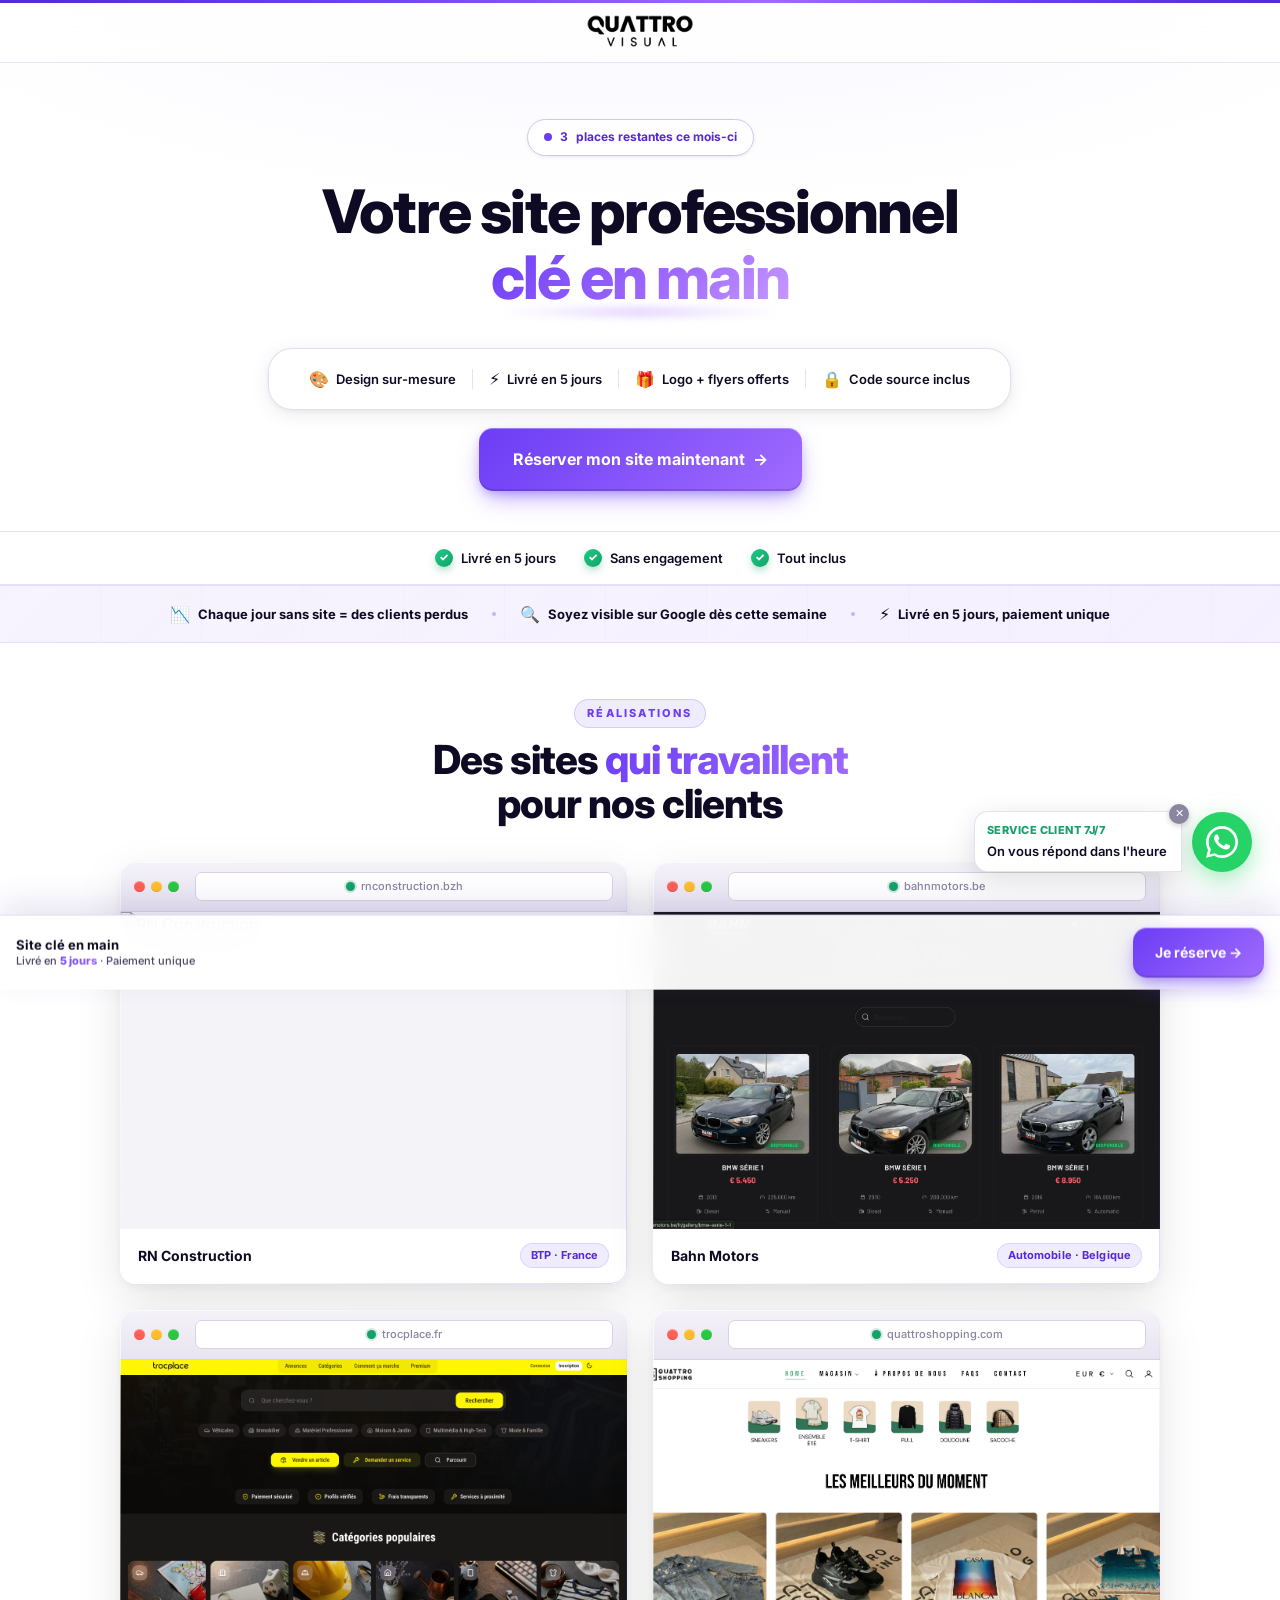
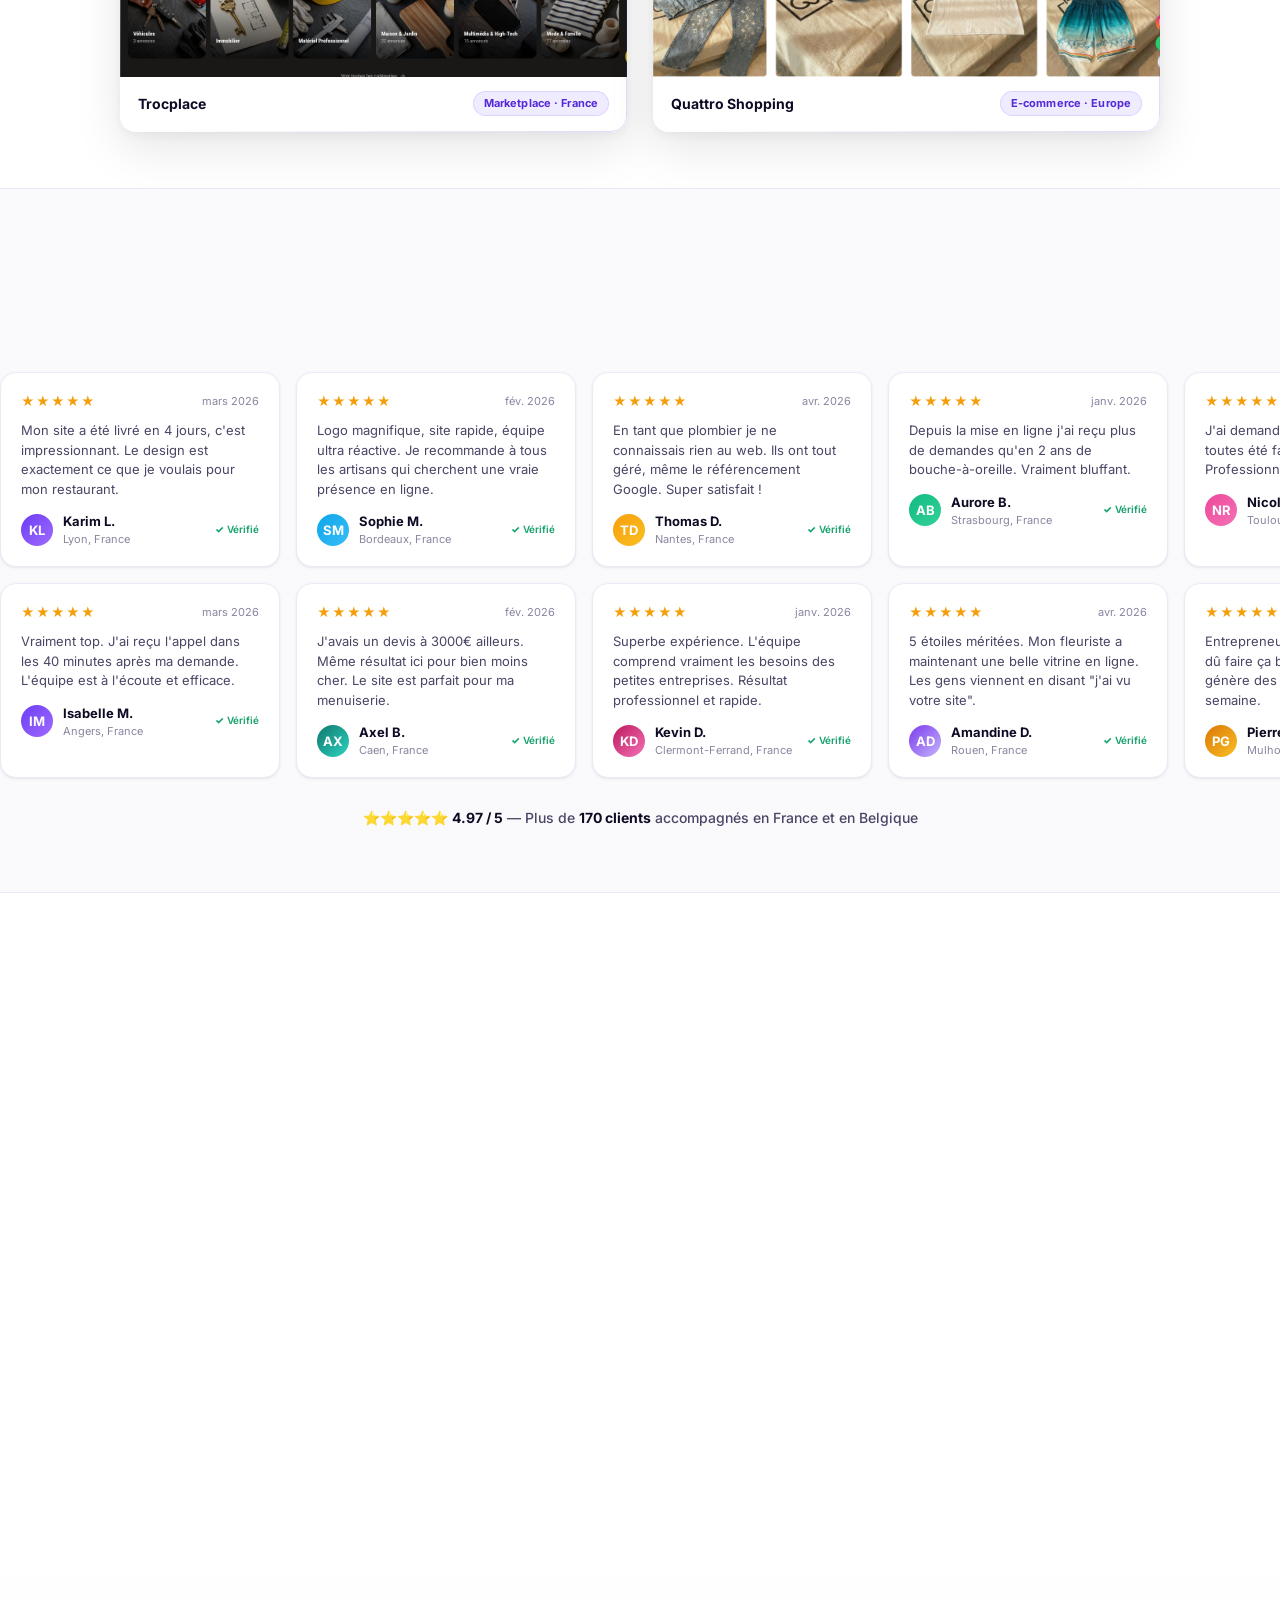
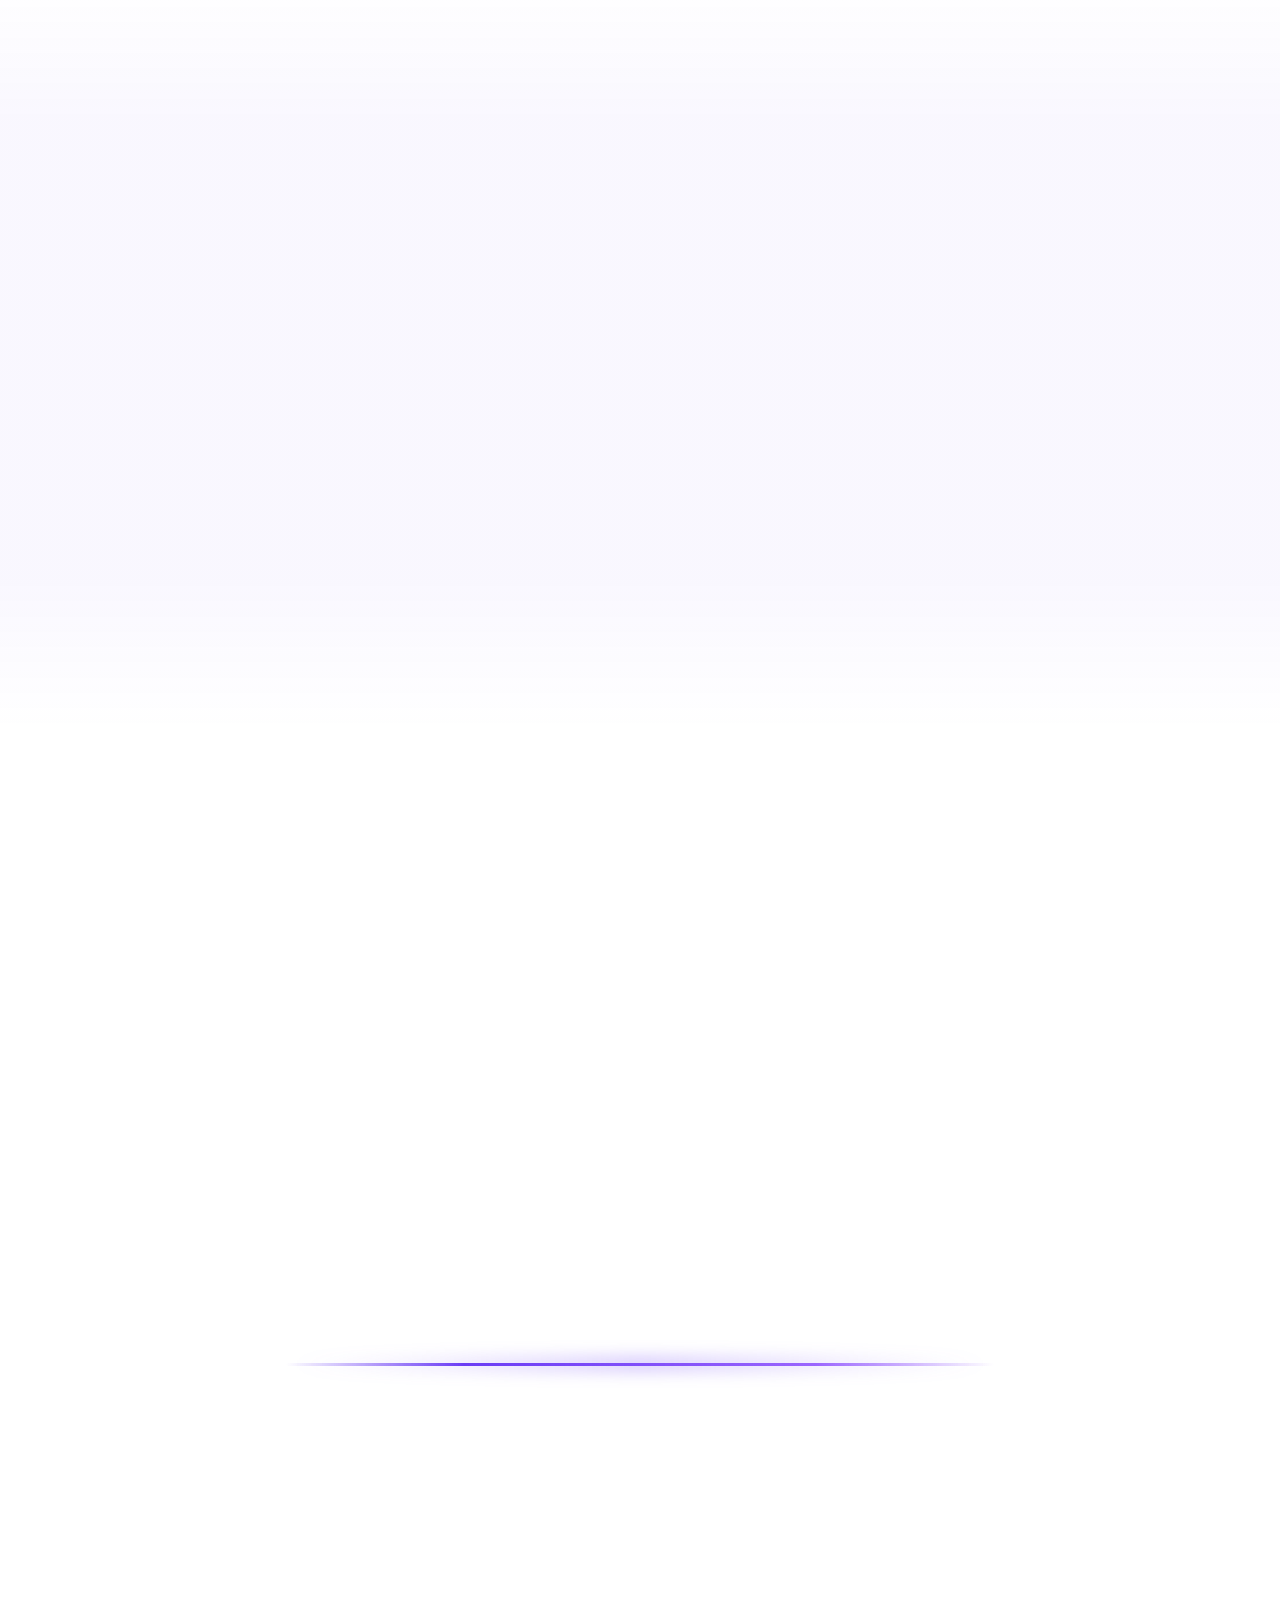
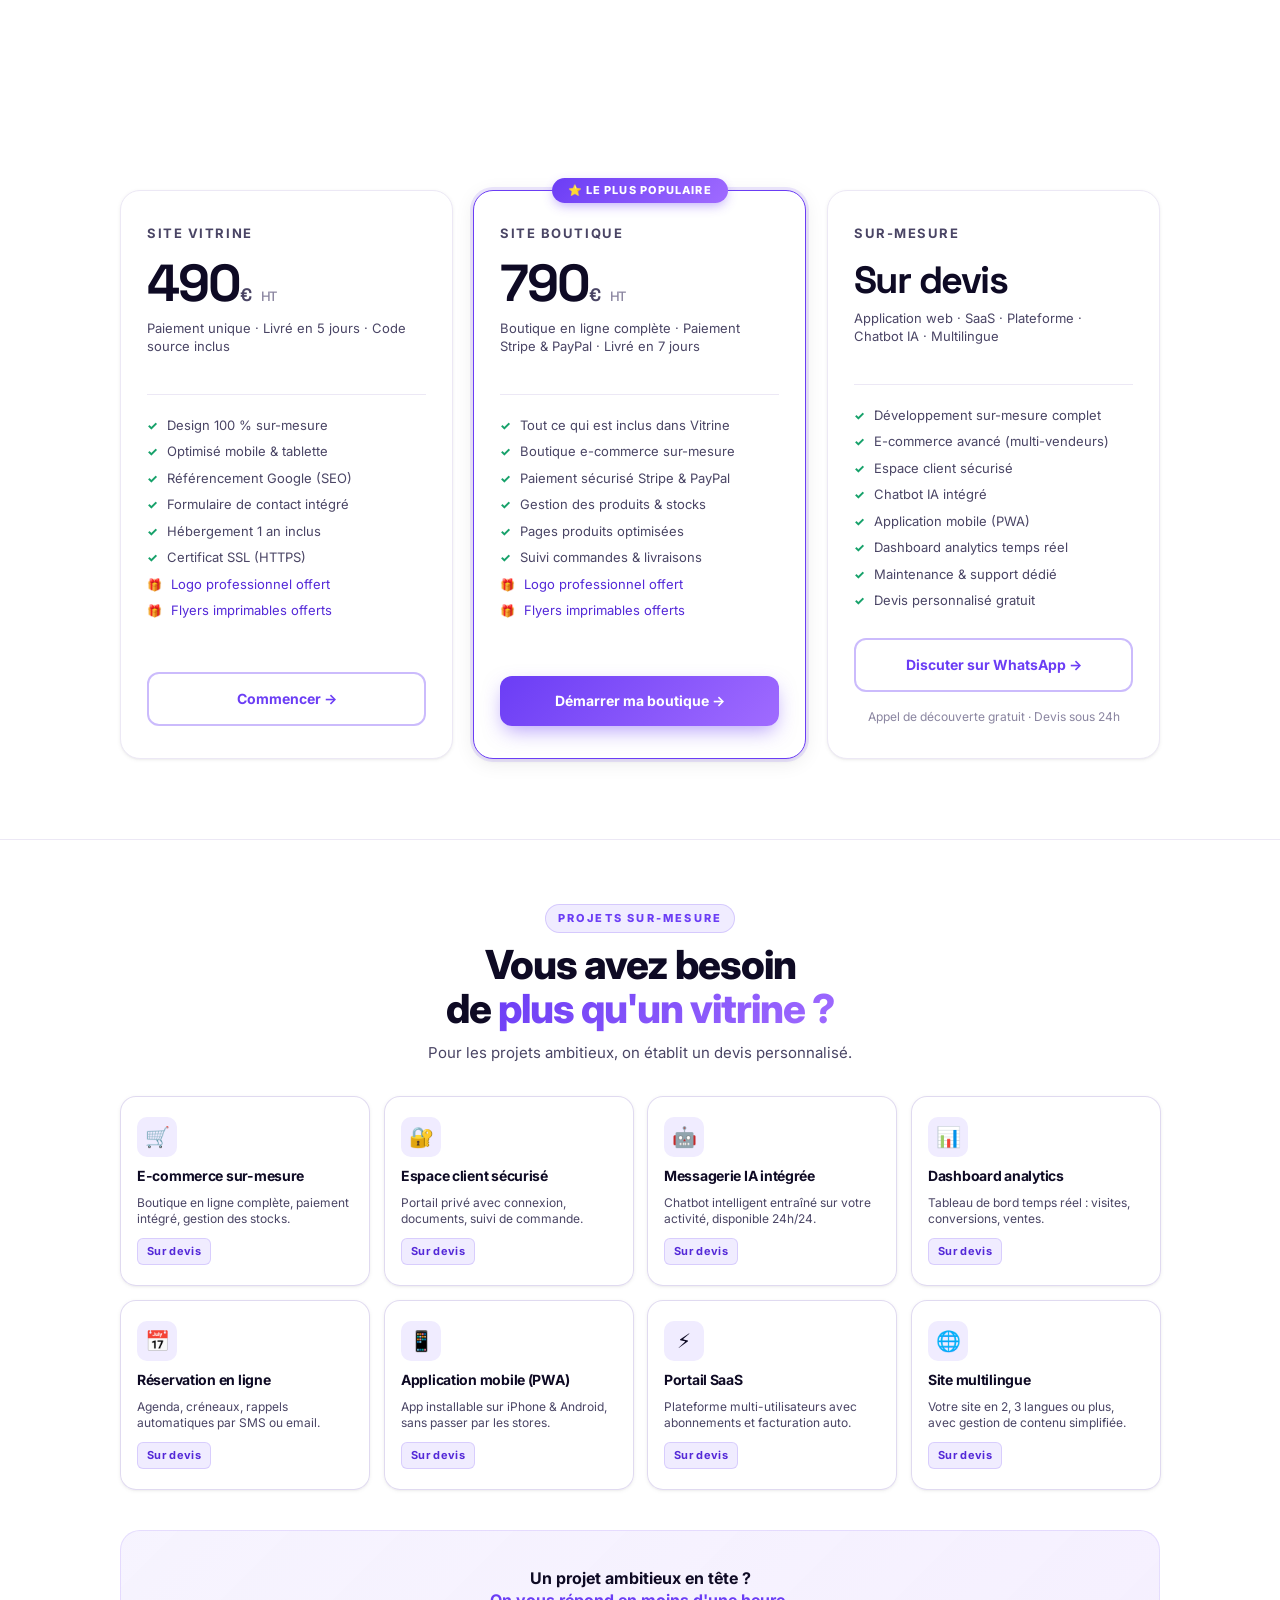
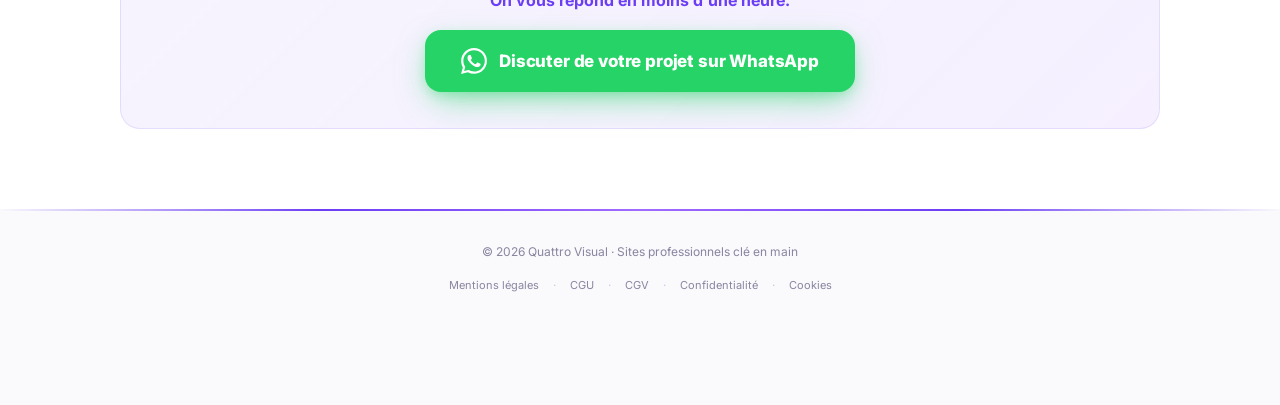
==== commit 5ce93372: "Update index.html" ====
--- a/index.html
+++ b/index.html
@@ -1277,6 +1277,20 @@
     flex-shrink: 0;
     box-shadow: var(--shadow-sm);
   }
+  @media (max-width: 720px) {
+    .rev-card { width: 220px; padding: 13px 14px; border-radius: 12px; }
+    .rev-text { font-size: 11.5px; margin-bottom: 9px; line-height: 1.45; }
+    .rev-stars { font-size: 11px; }
+    .rev-date { font-size: 10px; }
+    .rev-name { font-size: 11.5px; }
+    .rev-city { font-size: 10px; }
+    .rev-avatar { width: 26px; height: 26px; font-size: 10px; }
+    .rev-author { gap: 7px; }
+    .rev-verified { font-size: 9px; }
+    .reviews-marquee-wrap { gap: 10px; margin-top: 24px; }
+    .reviews-track-1 { animation-duration: 70s; }
+    .reviews-track-2 { animation-duration: 70s; }
+  }
   .rev-top {
     display: flex;
     align-items: center;
@@ -1418,6 +1432,98 @@
   @media (max-width: 900px) {
     .pricing-grid { grid-template-columns: 1fr; max-width: 420px; margin: 40px auto 0; }
     .pack-card.pack-popular { order: -1; }
+  }
+
+  /* ============ FLOATING WHATSAPP BUTTON ============ */
+  #wa-float {
+    position: fixed;
+    bottom: 28px;
+    right: 28px;
+    z-index: 50;
+    display: flex;
+    align-items: flex-end;
+    gap: 10px;
+    flex-direction: row;
+    pointer-events: none;
+  }
+  .wa-float-bubble {
+    background: #fff;
+    border: 1px solid rgba(207,198,232,0.55);
+    border-radius: 14px 14px 0 14px;
+    padding: 10px 14px 10px 12px;
+    box-shadow: 0 8px 28px rgba(0,0,0,0.13);
+    pointer-events: all;
+    display: flex;
+    flex-direction: column;
+    gap: 2px;
+    position: relative;
+    transform: scale(1);
+    transform-origin: bottom right;
+    transition: opacity 0.35s, transform 0.35s;
+  }
+  .wa-float-bubble.hidden {
+    opacity: 0;
+    transform: scale(0.85);
+    pointer-events: none;
+  }
+  .wa-bubble-label {
+    font-size: 11px;
+    font-weight: 800;
+    color: var(--green);
+    letter-spacing: 0.04em;
+    text-transform: uppercase;
+  }
+  .wa-bubble-text {
+    font-size: 13px;
+    font-weight: 600;
+    color: var(--ink);
+    white-space: nowrap;
+  }
+  .wa-bubble-close {
+    position: absolute;
+    top: -8px; right: -8px;
+    width: 20px; height: 20px;
+    border-radius: 50%;
+    background: var(--ink-3);
+    color: #fff;
+    border: none;
+    cursor: pointer;
+    font-size: 11px;
+    line-height: 1;
+    display: flex; align-items: center; justify-content: center;
+    padding: 0;
+    box-shadow: 0 2px 6px rgba(0,0,0,0.2);
+    pointer-events: all;
+  }
+  .wa-float-btn {
+    width: 60px; height: 60px;
+    border-radius: 50%;
+    background: #25d366;
+    color: #fff;
+    display: flex; align-items: center; justify-content: center;
+    box-shadow: 0 8px 28px -4px rgba(37,211,102,0.6), 0 0 0 0 rgba(37,211,102,0.35);
+    animation: wa-ring 3s ease-out infinite;
+    transition: transform 0.2s cubic-bezier(.2,.8,.2,1);
+    text-decoration: none;
+    flex-shrink: 0;
+    pointer-events: all;
+  }
+  .wa-float-btn:hover { transform: scale(1.12); }
+  .wa-float-btn svg { width: 32px; height: 32px; }
+  @keyframes wa-ring {
+    0%   { box-shadow: 0 8px 28px -4px rgba(37,211,102,0.6), 0 0 0 0 rgba(37,211,102,0.35); }
+    60%  { box-shadow: 0 8px 28px -4px rgba(37,211,102,0.6), 0 0 0 14px rgba(37,211,102,0); }
+    100% { box-shadow: 0 8px 28px -4px rgba(37,211,102,0.6), 0 0 0 0 rgba(37,211,102,0); }
+  }
+  @media (max-width: 720px) {
+    #wa-float {
+      bottom: 82px; /* au-dessus du sticky CTA mobile */
+      right: 14px;
+    }
+    .wa-float-btn { width: 52px; height: 52px; }
+    .wa-float-btn svg { width: 26px; height: 26px; }
+    .wa-bubble-text { font-size: 12px; }
+    .wa-float-bubble { padding: 8px 12px 8px 10px; }
   }
 
   /* ============ CONVERSION STRIP ============ */
@@ -1571,6 +1677,92 @@
       </div>
     </div>
     <p class="swipe-hint">← Glissez pour voir plus →</p>
+  </div>
+</section>
+
+<!-- REVIEWS -->
+<section class="reviews-section">
+  <div class="container">
+    <div class="section-head reveal-left">
+      <span class="eyebrow">Avis clients</span>
+      <h2>Ce que disent <em>nos clients</em></h2>
+    </div>
+  </div>
+  <div class="reviews-marquee-wrap">
+
+    <!-- ROW 1 (gauche) — 15 avis × 2 pour boucle infinie -->
+    <div class="reviews-track reviews-track-1">
+      <div class="rev-card"><div class="rev-top"><span class="rev-stars">★★★★★</span><span class="rev-date">mars 2026</span></div><p class="rev-text">Mon site a été livré en 4 jours, c&apos;est impressionnant. Le design est exactement ce que je voulais pour mon restaurant.</p><div class="rev-author"><div class="rev-avatar" style="background:linear-gradient(135deg,#6b3df5,#a06bff)">KL</div><div><div class="rev-name">Karim L.</div><div class="rev-city">Lyon, France</div></div><span class="rev-verified">Vérifié</span></div></div>
+      <div class="rev-card"><div class="rev-top"><span class="rev-stars">★★★★★</span><span class="rev-date">fév. 2026</span></div><p class="rev-text">Logo magnifique, site rapide, équipe ultra réactive. Je recommande à tous les artisans qui cherchent une vraie présence en ligne.</p><div class="rev-author"><div class="rev-avatar" style="background:linear-gradient(135deg,#0ea5e9,#38bdf8)">SM</div><div><div class="rev-name">Sophie M.</div><div class="rev-city">Bordeaux, France</div></div><span class="rev-verified">Vérifié</span></div></div>
+      <div class="rev-card"><div class="rev-top"><span class="rev-stars">★★★★★</span><span class="rev-date">avr. 2026</span></div><p class="rev-text">En tant que plombier je ne connaissais rien au web. Ils ont tout géré, même le référencement Google. Super satisfait !</p><div class="rev-author"><div class="rev-avatar" style="background:linear-gradient(135deg,#f59e0b,#fbbf24)">TD</div><div><div class="rev-name">Thomas D.</div><div class="rev-city">Nantes, France</div></div><span class="rev-verified">Vérifié</span></div></div>
+      <div class="rev-card"><div class="rev-top"><span class="rev-stars">★★★★★</span><span class="rev-date">janv. 2026</span></div><p class="rev-text">Depuis la mise en ligne j&apos;ai reçu plus de demandes qu&apos;en 2 ans de bouche-à-oreille. Vraiment bluffant.</p><div class="rev-author"><div class="rev-avatar" style="background:linear-gradient(135deg,#10b981,#34d399)">AB</div><div><div class="rev-name">Aurore B.</div><div class="rev-city">Strasbourg, France</div></div><span class="rev-verified">Vérifié</span></div></div>
+      <div class="rev-card"><div class="rev-top"><span class="rev-stars">★★★★★</span><span class="rev-date">mars 2026</span></div><p class="rev-text">J&apos;ai demandé 3 retouches et elles ont toutes été faites le jour même. Professionnalisme au top.</p><div class="rev-author"><div class="rev-avatar" style="background:linear-gradient(135deg,#ec4899,#f472b6)">NR</div><div><div class="rev-name">Nicolas R.</div><div class="rev-city">Toulouse, France</div></div><span class="rev-verified">Vérifié</span></div></div>
+      <div class="rev-card"><div class="rev-top"><span class="rev-stars">★★★★★</span><span class="rev-date">fév. 2026</span></div><p class="rev-text">Mon salon de coiffure a maintenant un site qui ressemble vraiment à ce que je voulais. Les clients me disent souvent qu&apos;il est beau !</p><div class="rev-author"><div class="rev-avatar" style="background:linear-gradient(135deg,#8b5cf6,#c4b5fd)">LF</div><div><div class="rev-name">Lucie F.</div><div class="rev-city">Rennes, France</div></div><span class="rev-verified">Vérifié</span></div></div>
+      <div class="rev-card"><div class="rev-top"><span class="rev-stars">★★★★★</span><span class="rev-date">avr. 2026</span></div><p class="rev-text">Service client exceptionnel. Appel rapide, questions pertinentes, résultat parfait. Je referai appel à eux sans hésiter.</p><div class="rev-author"><div class="rev-avatar" style="background:linear-gradient(135deg,#f97316,#fb923c)">MT</div><div><div class="rev-name">Mehdi T.</div><div class="rev-city">Lille, France</div></div><span class="rev-verified">Vérifié</span></div></div>
+      <div class="rev-card"><div class="rev-top"><span class="rev-stars">★★★★★</span><span class="rev-date">mars 2026</span></div><p class="rev-text">Le flyer qu&apos;ils m&apos;ont offert est vraiment pro. Je les distribue dans le quartier et ça marche bien avec le site.</p><div class="rev-author"><div class="rev-avatar" style="background:linear-gradient(135deg,#06b6d4,#22d3ee)">CB</div><div><div class="rev-name">Camille B.</div><div class="rev-city">Montpellier, France</div></div><span class="rev-verified">Vérifié</span></div></div>
+      <div class="rev-card"><div class="rev-top"><span class="rev-stars">★★★★★</span><span class="rev-date">janv. 2026</span></div><p class="rev-text">Site livré en 5 jours comme promis. Chaque étape clairement expliquée. Je ne pensais pas que c&apos;était possible aussi vite.</p><div class="rev-author"><div class="rev-avatar" style="background:linear-gradient(135deg,#6b3df5,#a06bff)">XW</div><div><div class="rev-name">Xavier W.</div><div class="rev-city">Bruxelles, Belgique</div></div><span class="rev-verified">Vérifié</span></div></div>
+      <div class="rev-card"><div class="rev-top"><span class="rev-stars">★★★★★</span><span class="rev-date">fév. 2026</span></div><p class="rev-text">Artisan électricien depuis 15 ans, j&apos;avais jamais eu de site. Maintenant j&apos;apparais sur Google et les appels ont augmenté.</p><div class="rev-author"><div class="rev-avatar" style="background:linear-gradient(135deg,#14b8a6,#2dd4bf)">YA</div><div><div class="rev-name">Youssef A.</div><div class="rev-city">Nice, France</div></div><span class="rev-verified">Vérifié</span></div></div>
+      <div class="rev-card"><div class="rev-top"><span class="rev-stars">★★★★★</span><span class="rev-date">avr. 2026</span></div><p class="rev-text">Le design est moderne et professionnel. Mes concurrents n&apos;ont pas encore de site aussi beau. Merci Quattro Visual !</p><div class="rev-author"><div class="rev-avatar" style="background:linear-gradient(135deg,#7c3aed,#ddd6fe)">EM</div><div><div class="rev-name">Elodie M.</div><div class="rev-city">Grenoble, France</div></div><span class="rev-verified">Vérifié</span></div></div>
+      <div class="rev-card"><div class="rev-top"><span class="rev-stars">★★★★★</span><span class="rev-date">mars 2026</span></div><p class="rev-text">Excellent. Ils ont su capter l&apos;essence de mon activité de paysagiste et en faire un site qui inspire confiance.</p><div class="rev-author"><div class="rev-avatar" style="background:linear-gradient(135deg,#16a34a,#4ade80)">SV</div><div><div class="rev-name">Sébastien V.</div><div class="rev-city">Liège, Belgique</div></div><span class="rev-verified">Vérifié</span></div></div>
+      <div class="rev-card"><div class="rev-top"><span class="rev-stars">★★★★★</span><span class="rev-date">fév. 2026</span></div><p class="rev-text">Paiement simple, pas d&apos;abonnement, je suis propriétaire de mon site. C&apos;est exactement ce que je cherchais.</p><div class="rev-author"><div class="rev-avatar" style="background:linear-gradient(135deg,#b45309,#fbbf24)">JC</div><div><div class="rev-name">Julien C.</div><div class="rev-city">Dijon, France</div></div><span class="rev-verified">Vérifié</span></div></div>
+      <div class="rev-card"><div class="rev-top"><span class="rev-stars">★★★★★</span><span class="rev-date">janv. 2026</span></div><p class="rev-text">Mon boucher m&apos;a recommandé Quattro Visual et j&apos;ai pas été déçue. Site livré rapidement, logo qui tue !</p><div class="rev-author"><div class="rev-avatar" style="background:linear-gradient(135deg,#db2777,#fb7185)">FR</div><div><div class="rev-name">Fatima R.</div><div class="rev-city">Marseille, France</div></div><span class="rev-verified">Vérifié</span></div></div>
+      <div class="rev-card"><div class="rev-top"><span class="rev-stars">★★★★★</span><span class="rev-date">avr. 2026</span></div><p class="rev-text">Très professionnel. Le site est optimisé mobile, rapide, et mes clients peuvent me contacter directement depuis leur téléphone.</p><div class="rev-author"><div class="rev-avatar" style="background:linear-gradient(135deg,#0284c7,#38bdf8)">RT</div><div><div class="rev-name">Romain T.</div><div class="rev-city">Reims, France</div></div><span class="rev-verified">Vérifié</span></div></div>
+      <!-- Duplicate for infinite loop -->
+      <div class="rev-card"><div class="rev-top"><span class="rev-stars">★★★★★</span><span class="rev-date">mars 2026</span></div><p class="rev-text">Mon site a été livré en 4 jours, c&apos;est impressionnant. Le design est exactement ce que je voulais pour mon restaurant.</p><div class="rev-author"><div class="rev-avatar" style="background:linear-gradient(135deg,#6b3df5,#a06bff)">KL</div><div><div class="rev-name">Karim L.</div><div class="rev-city">Lyon, France</div></div><span class="rev-verified">Vérifié</span></div></div>
+      <div class="rev-card"><div class="rev-top"><span class="rev-stars">★★★★★</span><span class="rev-date">fév. 2026</span></div><p class="rev-text">Logo magnifique, site rapide, équipe ultra réactive. Je recommande à tous les artisans qui cherchent une vraie présence en ligne.</p><div class="rev-author"><div class="rev-avatar" style="background:linear-gradient(135deg,#0ea5e9,#38bdf8)">SM</div><div><div class="rev-name">Sophie M.</div><div class="rev-city">Bordeaux, France</div></div><span class="rev-verified">Vérifié</span></div></div>
+      <div class="rev-card"><div class="rev-top"><span class="rev-stars">★★★★★</span><span class="rev-date">avr. 2026</span></div><p class="rev-text">En tant que plombier je ne connaissais rien au web. Ils ont tout géré, même le référencement Google. Super satisfait !</p><div class="rev-author"><div class="rev-avatar" style="background:linear-gradient(135deg,#f59e0b,#fbbf24)">TD</div><div><div class="rev-name">Thomas D.</div><div class="rev-city">Nantes, France</div></div><span class="rev-verified">Vérifié</span></div></div>
+      <div class="rev-card"><div class="rev-top"><span class="rev-stars">★★★★★</span><span class="rev-date">janv. 2026</span></div><p class="rev-text">Depuis la mise en ligne j&apos;ai reçu plus de demandes qu&apos;en 2 ans de bouche-à-oreille. Vraiment bluffant.</p><div class="rev-author"><div class="rev-avatar" style="background:linear-gradient(135deg,#10b981,#34d399)">AB</div><div><div class="rev-name">Aurore B.</div><div class="rev-city">Strasbourg, France</div></div><span class="rev-verified">Vérifié</span></div></div>
+      <div class="rev-card"><div class="rev-top"><span class="rev-stars">★★★★★</span><span class="rev-date">mars 2026</span></div><p class="rev-text">J&apos;ai demandé 3 retouches et elles ont toutes été faites le jour même. Professionnalisme au top.</p><div class="rev-author"><div class="rev-avatar" style="background:linear-gradient(135deg,#ec4899,#f472b6)">NR</div><div><div class="rev-name">Nicolas R.</div><div class="rev-city">Toulouse, France</div></div><span class="rev-verified">Vérifié</span></div></div>
+      <div class="rev-card"><div class="rev-top"><span class="rev-stars">★★★★★</span><span class="rev-date">fév. 2026</span></div><p class="rev-text">Mon salon de coiffure a maintenant un site qui ressemble vraiment à ce que je voulais. Les clients me disent souvent qu&apos;il est beau !</p><div class="rev-author"><div class="rev-avatar" style="background:linear-gradient(135deg,#8b5cf6,#c4b5fd)">LF</div><div><div class="rev-name">Lucie F.</div><div class="rev-city">Rennes, France</div></div><span class="rev-verified">Vérifié</span></div></div>
+      <div class="rev-card"><div class="rev-top"><span class="rev-stars">★★★★★</span><span class="rev-date">avr. 2026</span></div><p class="rev-text">Service client exceptionnel. Appel rapide, questions pertinentes, résultat parfait. Je referai appel à eux sans hésiter.</p><div class="rev-author"><div class="rev-avatar" style="background:linear-gradient(135deg,#f97316,#fb923c)">MT</div><div><div class="rev-name">Mehdi T.</div><div class="rev-city">Lille, France</div></div><span class="rev-verified">Vérifié</span></div></div>
+      <div class="rev-card"><div class="rev-top"><span class="rev-stars">★★★★★</span><span class="rev-date">mars 2026</span></div><p class="rev-text">Le flyer qu&apos;ils m&apos;ont offert est vraiment pro. Je les distribue dans le quartier et ça marche bien avec le site.</p><div class="rev-author"><div class="rev-avatar" style="background:linear-gradient(135deg,#06b6d4,#22d3ee)">CB</div><div><div class="rev-name">Camille B.</div><div class="rev-city">Montpellier, France</div></div><span class="rev-verified">Vérifié</span></div></div>
+      <div class="rev-card"><div class="rev-top"><span class="rev-stars">★★★★★</span><span class="rev-date">janv. 2026</span></div><p class="rev-text">Site livré en 5 jours comme promis. Chaque étape clairement expliquée. Je ne pensais pas que c&apos;était possible aussi vite.</p><div class="rev-author"><div class="rev-avatar" style="background:linear-gradient(135deg,#6b3df5,#a06bff)">XW</div><div><div class="rev-name">Xavier W.</div><div class="rev-city">Bruxelles, Belgique</div></div><span class="rev-verified">Vérifié</span></div></div>
+      <div class="rev-card"><div class="rev-top"><span class="rev-stars">★★★★★</span><span class="rev-date">fév. 2026</span></div><p class="rev-text">Artisan électricien depuis 15 ans, j&apos;avais jamais eu de site. Maintenant j&apos;apparais sur Google et les appels ont augmenté.</p><div class="rev-author"><div class="rev-avatar" style="background:linear-gradient(135deg,#14b8a6,#2dd4bf)">YA</div><div><div class="rev-name">Youssef A.</div><div class="rev-city">Nice, France</div></div><span class="rev-verified">Vérifié</span></div></div>
+      <div class="rev-card"><div class="rev-top"><span class="rev-stars">★★★★★</span><span class="rev-date">avr. 2026</span></div><p class="rev-text">Le design est moderne et professionnel. Mes concurrents n&apos;ont pas encore de site aussi beau. Merci Quattro Visual !</p><div class="rev-author"><div class="rev-avatar" style="background:linear-gradient(135deg,#7c3aed,#ddd6fe)">EM</div><div><div class="rev-name">Elodie M.</div><div class="rev-city">Grenoble, France</div></div><span class="rev-verified">Vérifié</span></div></div>
+      <div class="rev-card"><div class="rev-top"><span class="rev-stars">★★★★★</span><span class="rev-date">mars 2026</span></div><p class="rev-text">Excellent. Ils ont su capter l&apos;essence de mon activité de paysagiste et en faire un site qui inspire confiance.</p><div class="rev-author"><div class="rev-avatar" style="background:linear-gradient(135deg,#16a34a,#4ade80)">SV</div><div><div class="rev-name">Sébastien V.</div><div class="rev-city">Liège, Belgique</div></div><span class="rev-verified">Vérifié</span></div></div>
+      <div class="rev-card"><div class="rev-top"><span class="rev-stars">★★★★★</span><span class="rev-date">fév. 2026</span></div><p class="rev-text">Paiement simple, pas d&apos;abonnement, je suis propriétaire de mon site. C&apos;est exactement ce que je cherchais.</p><div class="rev-author"><div class="rev-avatar" style="background:linear-gradient(135deg,#b45309,#fbbf24)">JC</div><div><div class="rev-name">Julien C.</div><div class="rev-city">Dijon, France</div></div><span class="rev-verified">Vérifié</span></div></div>
+      <div class="rev-card"><div class="rev-top"><span class="rev-stars">★★★★★</span><span class="rev-date">janv. 2026</span></div><p class="rev-text">Mon boucher m&apos;a recommandé Quattro Visual et j&apos;ai pas été déçue. Site livré rapidement, logo qui tue !</p><div class="rev-author"><div class="rev-avatar" style="background:linear-gradient(135deg,#db2777,#fb7185)">FR</div><div><div class="rev-name">Fatima R.</div><div class="rev-city">Marseille, France</div></div><span class="rev-verified">Vérifié</span></div></div>
+      <div class="rev-card"><div class="rev-top"><span class="rev-stars">★★★★★</span><span class="rev-date">avr. 2026</span></div><p class="rev-text">Très professionnel. Le site est optimisé mobile, rapide, et mes clients peuvent me contacter directement depuis leur téléphone.</p><div class="rev-author"><div class="rev-avatar" style="background:linear-gradient(135deg,#0284c7,#38bdf8)">RT</div><div><div class="rev-name">Romain T.</div><div class="rev-city">Reims, France</div></div><span class="rev-verified">Vérifié</span></div></div>
+    </div>
+
+    <!-- ROW 2 (droite) — 15 autres avis × 2 -->
+    <div class="reviews-track reviews-track-2">
+      <div class="rev-card"><div class="rev-top"><span class="rev-stars">★★★★★</span><span class="rev-date">mars 2026</span></div><p class="rev-text">Vraiment top. J&apos;ai reçu l&apos;appel dans les 40 minutes après ma demande. L&apos;équipe est à l&apos;écoute et efficace.</p><div class="rev-author"><div class="rev-avatar" style="background:linear-gradient(135deg,#6b3df5,#a06bff)">IM</div><div><div class="rev-name">Isabelle M.</div><div class="rev-city">Angers, France</div></div><span class="rev-verified">Vérifié</span></div></div>
+      <div class="rev-card"><div class="rev-top"><span class="rev-stars">★★★★★</span><span class="rev-date">fév. 2026</span></div><p class="rev-text">J&apos;avais un devis à 3000€ ailleurs. Même résultat ici pour bien moins cher. Le site est parfait pour ma menuiserie.</p><div class="rev-author"><div class="rev-avatar" style="background:linear-gradient(135deg,#0f766e,#2dd4bf)">AX</div><div><div class="rev-name">Axel B.</div><div class="rev-city">Caen, France</div></div><span class="rev-verified">Vérifié</span></div></div>
+      <div class="rev-card"><div class="rev-top"><span class="rev-stars">★★★★★</span><span class="rev-date">janv. 2026</span></div><p class="rev-text">Superbe expérience. L&apos;équipe comprend vraiment les besoins des petites entreprises. Résultat professionnel et rapide.</p><div class="rev-author"><div class="rev-avatar" style="background:linear-gradient(135deg,#be185d,#f472b6)">KD</div><div><div class="rev-name">Kevin D.</div><div class="rev-city">Clermont-Ferrand, France</div></div><span class="rev-verified">Vérifié</span></div></div>
+      <div class="rev-card"><div class="rev-top"><span class="rev-stars">★★★★★</span><span class="rev-date">avr. 2026</span></div><p class="rev-text">5 étoiles méritées. Mon fleuriste a maintenant une belle vitrine en ligne. Les gens viennent en disant &quot;j&apos;ai vu votre site&quot;.</p><div class="rev-author"><div class="rev-avatar" style="background:linear-gradient(135deg,#7c3aed,#c4b5fd)">AD</div><div><div class="rev-name">Amandine D.</div><div class="rev-city">Rouen, France</div></div><span class="rev-verified">Vérifié</span></div></div>
+      <div class="rev-card"><div class="rev-top"><span class="rev-stars">★★★★★</span><span class="rev-date">mars 2026</span></div><p class="rev-text">Entrepreneur depuis 3 ans, j&apos;aurais dû faire ça bien plus tôt. Le site génère des contacts qualifiés chaque semaine.</p><div class="rev-author"><div class="rev-avatar" style="background:linear-gradient(135deg,#d97706,#fbbf24)">PG</div><div><div class="rev-name">Pierre-Yves G.</div><div class="rev-city">Mulhouse, France</div></div><span class="rev-verified">Vérifié</span></div></div>
+      <div class="rev-card"><div class="rev-top"><span class="rev-stars">★★★★★</span><span class="rev-date">fév. 2026</span></div><p class="rev-text">Rapide, propre, efficace. Mon site de boulangerie est en ligne depuis 3 semaines et j&apos;ai déjà de nouveaux clients grâce à Google.</p><div class="rev-author"><div class="rev-avatar" style="background:linear-gradient(135deg,#2563eb,#60a5fa)">SC</div><div><div class="rev-name">Sandra C.</div><div class="rev-city">Brest, France</div></div><span class="rev-verified">Vérifié</span></div></div>
+      <div class="rev-card"><div class="rev-top"><span class="rev-stars">★★★★★</span><span class="rev-date">janv. 2026</span></div><p class="rev-text">J&apos;ai choisi Quattro Visual sur recommandation et c&apos;est la meilleure décision. Rien à redire, parfait de A à Z.</p><div class="rev-author"><div class="rev-avatar" style="background:linear-gradient(135deg,#9d174d,#f9a8d4)">FB</div><div><div class="rev-name">François B.</div><div class="rev-city">Perpignan, France</div></div><span class="rev-verified">Vérifié</span></div></div>
+      <div class="rev-card"><div class="rev-top"><span class="rev-stars">★★★★★</span><span class="rev-date">avr. 2026</span></div><p class="rev-text">Couvreur indépendant, mon site m&apos;a permis de décrocher un chantier de 12 000€ le mois après la mise en ligne.</p><div class="rev-author"><div class="rev-avatar" style="background:linear-gradient(135deg,#1d4ed8,#93c5fd)">MR</div><div><div class="rev-name">Maxime R.</div><div class="rev-city">Orléans, France</div></div><span class="rev-verified">Vérifié</span></div></div>
+      <div class="rev-card"><div class="rev-top"><span class="rev-stars">★★★★★</span><span class="rev-date">mars 2026</span></div><p class="rev-text">Livré dans les temps, design au goût du jour. L&apos;équipe a été patiente et a respecté ma vision jusqu&apos;au bout.</p><div class="rev-author"><div class="rev-avatar" style="background:linear-gradient(135deg,#0369a1,#38bdf8)">CT</div><div><div class="rev-name">Céline T.</div><div class="rev-city">Nancy, France</div></div><span class="rev-verified">Vérifié</span></div></div>
+      <div class="rev-card"><div class="rev-top"><span class="rev-stars">★★★★★</span><span class="rev-date">fév. 2026</span></div><p class="rev-text">Ils ont créé un logo que j&apos;adore et un site qui représente parfaitement mon activité de carreleur. Top !</p><div class="rev-author"><div class="rev-avatar" style="background:linear-gradient(135deg,#065f46,#34d399)">DH</div><div><div class="rev-name">David H.</div><div class="rev-city">Metz, France</div></div><span class="rev-verified">Vérifié</span></div></div>
+      <div class="rev-card"><div class="rev-top"><span class="rev-stars">★★★★★</span><span class="rev-date">janv. 2026</span></div><p class="rev-text">Je craignais que le résultat soit générique. Pas du tout, ils ont vraiment personnalisé le site à mon image. Bravo !</p><div class="rev-author"><div class="rev-avatar" style="background:linear-gradient(135deg,#9333ea,#d8b4fe)">MP</div><div><div class="rev-name">Morgane P.</div><div class="rev-city">Limoges, France</div></div><span class="rev-verified">Vérifié</span></div></div>
+      <div class="rev-card"><div class="rev-top"><span class="rev-stars">★★★★★</span><span class="rev-date">avr. 2026</span></div><p class="rev-text">La qualité du code source fourni est impressionnante. J&apos;ai pu le confier à mon hébergeur sans aucun problème.</p><div class="rev-author"><div class="rev-avatar" style="background:linear-gradient(135deg,#b91c1c,#fca5a5)">TV</div><div><div class="rev-name">Thierry V.</div><div class="rev-city">Gand, Belgique</div></div><span class="rev-verified">Vérifié</span></div></div>
+      <div class="rev-card"><div class="rev-top"><span class="rev-stars">★★★★★</span><span class="rev-date">mars 2026</span></div><p class="rev-text">Serrurier de père en fils, je voulais moderniser l&apos;image de la société. Le résultat est parfait, famille contente !</p><div class="rev-author"><div class="rev-avatar" style="background:linear-gradient(135deg,#0284c7,#7dd3fc)">LK</div><div><div class="rev-name">Leila K.</div><div class="rev-city">Toulon, France</div></div><span class="rev-verified">Vérifié</span></div></div>
+      <div class="rev-card"><div class="rev-top"><span class="rev-stars">★★★★★</span><span class="rev-date">fév. 2026</span></div><p class="rev-text">Quatre échanges suffisants pour que mon site soit parfaitement bien. Process efficace et équipe sympathique.</p><div class="rev-author"><div class="rev-avatar" style="background:linear-gradient(135deg,#78350f,#fcd34d)">NB</div><div><div class="rev-name">Nora B.</div><div class="rev-city">Charleroi, Belgique</div></div><span class="rev-verified">Vérifié</span></div></div>
+      <div class="rev-card"><div class="rev-top"><span class="rev-stars">★★★★★</span><span class="rev-date">janv. 2026</span></div><p class="rev-text">Mon site de plomberie est en ligne depuis 6 semaines. J&apos;ai reçu 11 nouveaux clients. L&apos;investissement vaut largement le coup.</p><div class="rev-author"><div class="rev-avatar" style="background:linear-gradient(135deg,#1e3a8a,#60a5fa)">PL</div><div><div class="rev-name">Patrick L.</div><div class="rev-city">Tours, France</div></div><span class="rev-verified">Vérifié</span></div></div>
+      <!-- Duplicate for infinite loop -->
+      <div class="rev-card"><div class="rev-top"><span class="rev-stars">★★★★★</span><span class="rev-date">mars 2026</span></div><p class="rev-text">Vraiment top. J&apos;ai reçu l&apos;appel dans les 40 minutes après ma demande. L&apos;équipe est à l&apos;écoute et efficace.</p><div class="rev-author"><div class="rev-avatar" style="background:linear-gradient(135deg,#6b3df5,#a06bff)">IM</div><div><div class="rev-name">Isabelle M.</div><div class="rev-city">Angers, France</div></div><span class="rev-verified">Vérifié</span></div></div>
+      <div class="rev-card"><div class="rev-top"><span class="rev-stars">★★★★★</span><span class="rev-date">fév. 2026</span></div><p class="rev-text">J&apos;avais un devis à 3000€ ailleurs. Même résultat ici pour bien moins cher. Le site est parfait pour ma menuiserie.</p><div class="rev-author"><div class="rev-avatar" style="background:linear-gradient(135deg,#0f766e,#2dd4bf)">AX</div><div><div class="rev-name">Axel B.</div><div class="rev-city">Caen, France</div></div><span class="rev-verified">Vérifié</span></div></div>
+      <div class="rev-card"><div class="rev-top"><span class="rev-stars">★★★★★</span><span class="rev-date">janv. 2026</span></div><p class="rev-text">Superbe expérience. L&apos;équipe comprend vraiment les besoins des petites entreprises. Résultat professionnel et rapide.</p><div class="rev-author"><div class="rev-avatar" style="background:linear-gradient(135deg,#be185d,#f472b6)">KD</div><div><div class="rev-name">Kevin D.</div><div class="rev-city">Clermont-Ferrand, France</div></div><span class="rev-verified">Vérifié</span></div></div>
+      <div class="rev-card"><div class="rev-top"><span class="rev-stars">★★★★★</span><span class="rev-date">avr. 2026</span></div><p class="rev-text">5 étoiles méritées. Mon fleuriste a maintenant une belle vitrine en ligne. Les gens viennent en disant &quot;j&apos;ai vu votre site&quot;.</p><div class="rev-author"><div class="rev-avatar" style="background:linear-gradient(135deg,#7c3aed,#c4b5fd)">AD</div><div><div class="rev-name">Amandine D.</div><div class="rev-city">Rouen, France</div></div><span class="rev-verified">Vérifié</span></div></div>
+      <div class="rev-card"><div class="rev-top"><span class="rev-stars">★★★★★</span><span class="rev-date">mars 2026</span></div><p class="rev-text">Entrepreneur depuis 3 ans, j&apos;aurais dû faire ça bien plus tôt. Le site génère des contacts qualifiés chaque semaine.</p><div class="rev-author"><div class="rev-avatar" style="background:linear-gradient(135deg,#d97706,#fbbf24)">PG</div><div><div class="rev-name">Pierre-Yves G.</div><div class="rev-city">Mulhouse, France</div></div><span class="rev-verified">Vérifié</span></div></div>
+      <div class="rev-card"><div class="rev-top"><span class="rev-stars">★★★★★</span><span class="rev-date">fév. 2026</span></div><p class="rev-text">Rapide, propre, efficace. Mon site de boulangerie est en ligne depuis 3 semaines et j&apos;ai déjà de nouveaux clients grâce à Google.</p><div class="rev-author"><div class="rev-avatar" style="background:linear-gradient(135deg,#2563eb,#60a5fa)">SC</div><div><div class="rev-name">Sandra C.</div><div class="rev-city">Brest, France</div></div><span class="rev-verified">Vérifié</span></div></div>
+      <div class="rev-card"><div class="rev-top"><span class="rev-stars">★★★★★</span><span class="rev-date">janv. 2026</span></div><p class="rev-text">J&apos;ai choisi Quattro Visual sur recommandation et c&apos;est la meilleure décision. Rien à redire, parfait de A à Z.</p><div class="rev-author"><div class="rev-avatar" style="background:linear-gradient(135deg,#9d174d,#f9a8d4)">FB</div><div><div class="rev-name">François B.</div><div class="rev-city">Perpignan, France</div></div><span class="rev-verified">Vérifié</span></div></div>
+      <div class="rev-card"><div class="rev-top"><span class="rev-stars">★★★★★</span><span class="rev-date">avr. 2026</span></div><p class="rev-text">Couvreur indépendant, mon site m&apos;a permis de décrocher un chantier de 12 000€ le mois après la mise en ligne.</p><div class="rev-author"><div class="rev-avatar" style="background:linear-gradient(135deg,#1d4ed8,#93c5fd)">MR</div><div><div class="rev-name">Maxime R.</div><div class="rev-city">Orléans, France</div></div><span class="rev-verified">Vérifié</span></div></div>
+      <div class="rev-card"><div class="rev-top"><span class="rev-stars">★★★★★</span><span class="rev-date">mars 2026</span></div><p class="rev-text">Livré dans les temps, design au goût du jour. L&apos;équipe a été patiente et a respecté ma vision jusqu&apos;au bout.</p><div class="rev-author"><div class="rev-avatar" style="background:linear-gradient(135deg,#0369a1,#38bdf8)">CT</div><div><div class="rev-name">Céline T.</div><div class="rev-city">Nancy, France</div></div><span class="rev-verified">Vérifié</span></div></div>
+      <div class="rev-card"><div class="rev-top"><span class="rev-stars">★★★★★</span><span class="rev-date">fév. 2026</span></div><p class="rev-text">Ils ont créé un logo que j&apos;adore et un site qui représente parfaitement mon activité de carreleur. Top !</p><div class="rev-author"><div class="rev-avatar" style="background:linear-gradient(135deg,#065f46,#34d399)">DH</div><div><div class="rev-name">David H.</div><div class="rev-city">Metz, France</div></div><span class="rev-verified">Vérifié</span></div></div>
+      <div class="rev-card"><div class="rev-top"><span class="rev-stars">★★★★★</span><span class="rev-date">janv. 2026</span></div><p class="rev-text">Je craignais que le résultat soit générique. Pas du tout, ils ont vraiment personnalisé le site à mon image. Bravo !</p><div class="rev-author"><div class="rev-avatar" style="background:linear-gradient(135deg,#9333ea,#d8b4fe)">MP</div><div><div class="rev-name">Morgane P.</div><div class="rev-city">Limoges, France</div></div><span class="rev-verified">Vérifié</span></div></div>
+      <div class="rev-card"><div class="rev-top"><span class="rev-stars">★★★★★</span><span class="rev-date">avr. 2026</span></div><p class="rev-text">La qualité du code source fourni est impressionnante. J&apos;ai pu le confier à mon hébergeur sans aucun problème.</p><div class="rev-author"><div class="rev-avatar" style="background:linear-gradient(135deg,#b91c1c,#fca5a5)">TV</div><div><div class="rev-name">Thierry V.</div><div class="rev-city">Gand, Belgique</div></div><span class="rev-verified">Vérifié</span></div></div>
+      <div class="rev-card"><div class="rev-top"><span class="rev-stars">★★★★★</span><span class="rev-date">mars 2026</span></div><p class="rev-text">Serrurier de père en fils, je voulais moderniser l&apos;image de la société. Le résultat est parfait, famille contente !</p><div class="rev-author"><div class="rev-avatar" style="background:linear-gradient(135deg,#0284c7,#7dd3fc)">LK</div><div><div class="rev-name">Leila K.</div><div class="rev-city">Toulon, France</div></div><span class="rev-verified">Vérifié</span></div></div>
+      <div class="rev-card"><div class="rev-top"><span class="rev-stars">★★★★★</span><span class="rev-date">fév. 2026</span></div><p class="rev-text">Quatre échanges suffisants pour que mon site soit parfaitement bien. Process efficace et équipe sympathique.</p><div class="rev-author"><div class="rev-avatar" style="background:linear-gradient(135deg,#78350f,#fcd34d)">NB</div><div><div class="rev-name">Nora B.</div><div class="rev-city">Charleroi, Belgique</div></div><span class="rev-verified">Vérifié</span></div></div>
+      <div class="rev-card"><div class="rev-top"><span class="rev-stars">★★★★★</span><span class="rev-date">janv. 2026</span></div><p class="rev-text">Mon site de plomberie est en ligne depuis 6 semaines. J&apos;ai reçu 11 nouveaux clients. L&apos;investissement vaut largement le coup.</p><div class="rev-author"><div class="rev-avatar" style="background:linear-gradient(135deg,#1e3a8a,#60a5fa)">PL</div><div><div class="rev-name">Patrick L.</div><div class="rev-city">Tours, France</div></div><span class="rev-verified">Vérifié</span></div></div>
+    </div>
+
+  </div>
+  <div class="container">
+    <p class="reviews-summary">⭐⭐⭐⭐⭐ <strong>4.97 / 5</strong> — Plus de <strong>170 clients</strong> accompagnés en France et en Belgique</p>
   </div>
 </section>
 
@@ -1727,15 +1919,8 @@
   </div>
 </section>
 
-<!-- REVIEWS -->
-<section class="reviews-section">
-  <div class="container">
-    <div class="section-head reveal-left">
-      <span class="eyebrow">Avis clients</span>
-      <h2>Ce que disent <em>nos clients</em></h2>
-    </div>
-  </div>
-  <div class="reviews-marquee-wrap">
+<section class="reviews-section-dead" style="display:none">
+  <div style="display:none">
 
     <!-- ROW 1 (gauche) — 15 avis × 2 pour boucle infinie -->
     <div class="reviews-track reviews-track-1">
@@ -1970,6 +2155,21 @@
   </div>
 </footer>
 
+<!-- FLOATING WA -->
+<div id="wa-float">
+  <div class="wa-float-bubble" id="wa-bubble">
+    <button class="wa-bubble-close" id="wa-bubble-close" aria-label="Fermer">✕</button>
+    <span class="wa-bubble-label">Service client 7j/7</span>
+    <span class="wa-bubble-text">On vous répond dans l'heure</span>
+  </div>
+  <a href="https://wa.me/447365758255" target="_blank" rel="noopener" class="wa-float-btn" aria-label="Nous contacter sur WhatsApp">
+    <svg viewBox="0 0 24 24" fill="currentColor" xmlns="http://www.w3.org/2000/svg">
+      <path d="M17.472 14.382c-.297-.149-1.758-.867-2.03-.967-.273-.099-.471-.148-.67.15-.197.297-.767.966-.94 1.164-.173.199-.347.223-.644.075-.297-.15-1.255-.463-2.39-1.475-.883-.788-1.48-1.761-1.653-2.059-.173-.297-.018-.458.13-.606.134-.133.298-.347.446-.52.149-.174.198-.298.298-.497.099-.198.05-.371-.025-.52-.075-.149-.669-1.612-.916-2.207-.242-.579-.487-.5-.669-.51-.173-.008-.371-.01-.57-.01-.198 0-.52.074-.792.372-.272.297-1.04 1.016-1.04 2.479 0 1.462 1.065 2.875 1.213 3.074.149.198 2.096 3.2 5.077 4.487.709.306 1.262.489 1.694.625.712.227 1.36.195 1.871.118.571-.085 1.758-.719 2.006-1.413.248-.694.248-1.289.173-1.413-.074-.124-.272-.198-.57-.347z"/>
+      <path d="M12 0C5.373 0 0 5.373 0 12c0 2.126.556 4.123 1.527 5.855L.057 23.882l6.19-1.624A11.946 11.946 0 0012 24c6.627 0 12-5.373 12-12S18.627 0 12 0zm0 22c-1.885 0-3.644-.518-5.147-1.416l-.369-.219-3.823 1.003 1.022-3.73-.241-.384A9.96 9.96 0 012 12C2 6.477 6.477 2 12 2s10 4.477 10 10-4.477 10-10 10z"/>
+    </svg>
+  </a>
+</div>
+
 <!-- STICKY CTA -->
 <div id="sticky-cta">
   <span class="sc-txt">Site clé en main<small>Livré en <span class="price-bold">5 jours</span> · Paiement unique</small></span>
@@ -2163,6 +2363,33 @@
       window.location.href = '/admin.html';
     }
   });
+
+  // ====== FLOATING WA BUBBLE ======
+  (function() {
+    var bubble = document.getElementById('wa-bubble');
+    var closeBtn = document.getElementById('wa-bubble-close');
+    var waFloat = document.getElementById('wa-float');
+    if (!bubble || !closeBtn || !waFloat) return;
+    var dismissed = false;
+    // Auto-hide after 5s
+    setTimeout(function() {
+      if (!dismissed) bubble.classList.add('hidden');
+    }, 5000);
+    // Close button
+    closeBtn.addEventListener('click', function(e) {
+      e.preventDefault();
+      e.stopPropagation();
+      dismissed = true;
+      bubble.classList.add('hidden');
+    });
+    // Reshow on hover (desktop)
+    waFloat.addEventListener('mouseenter', function() {
+      bubble.classList.remove('hidden');
+    });
+    waFloat.addEventListener('mouseleave', function() {
+      if (dismissed) bubble.classList.add('hidden');
+    });
+  })();
 </script>
 
 </body>
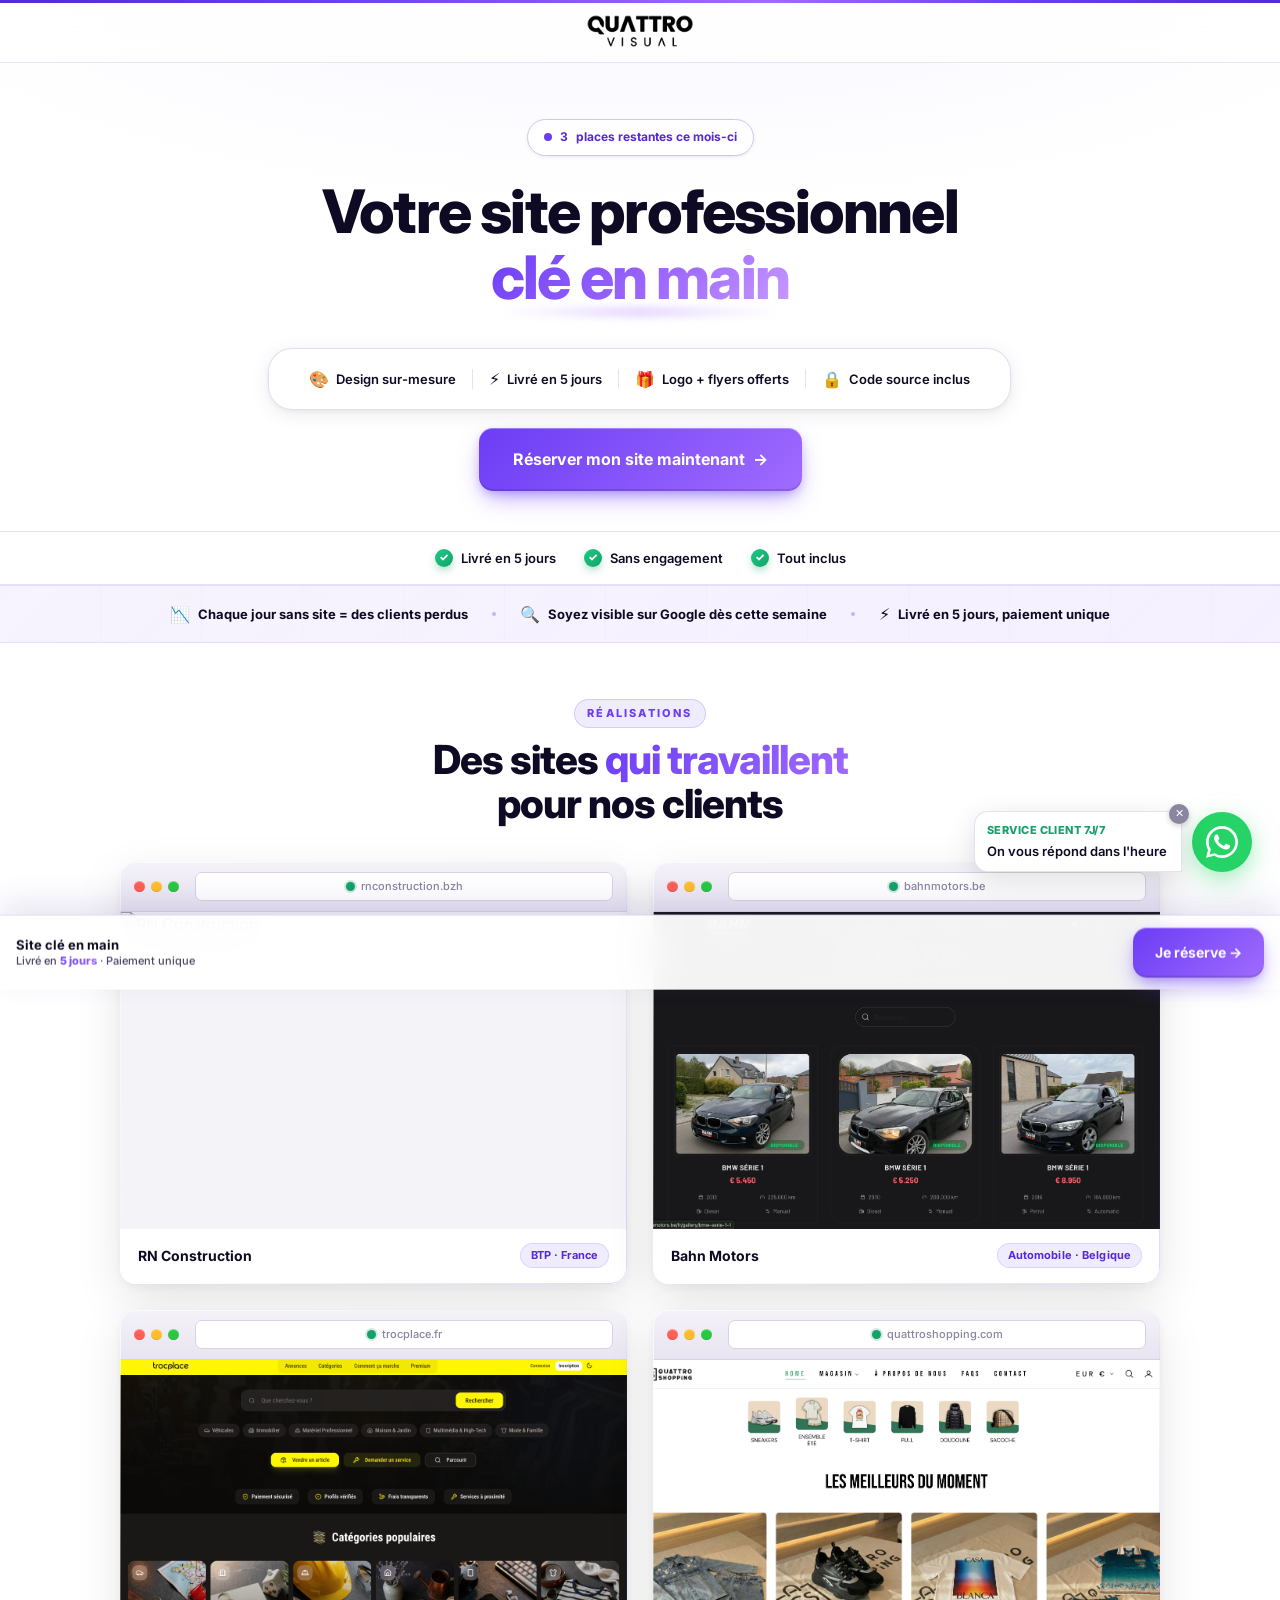
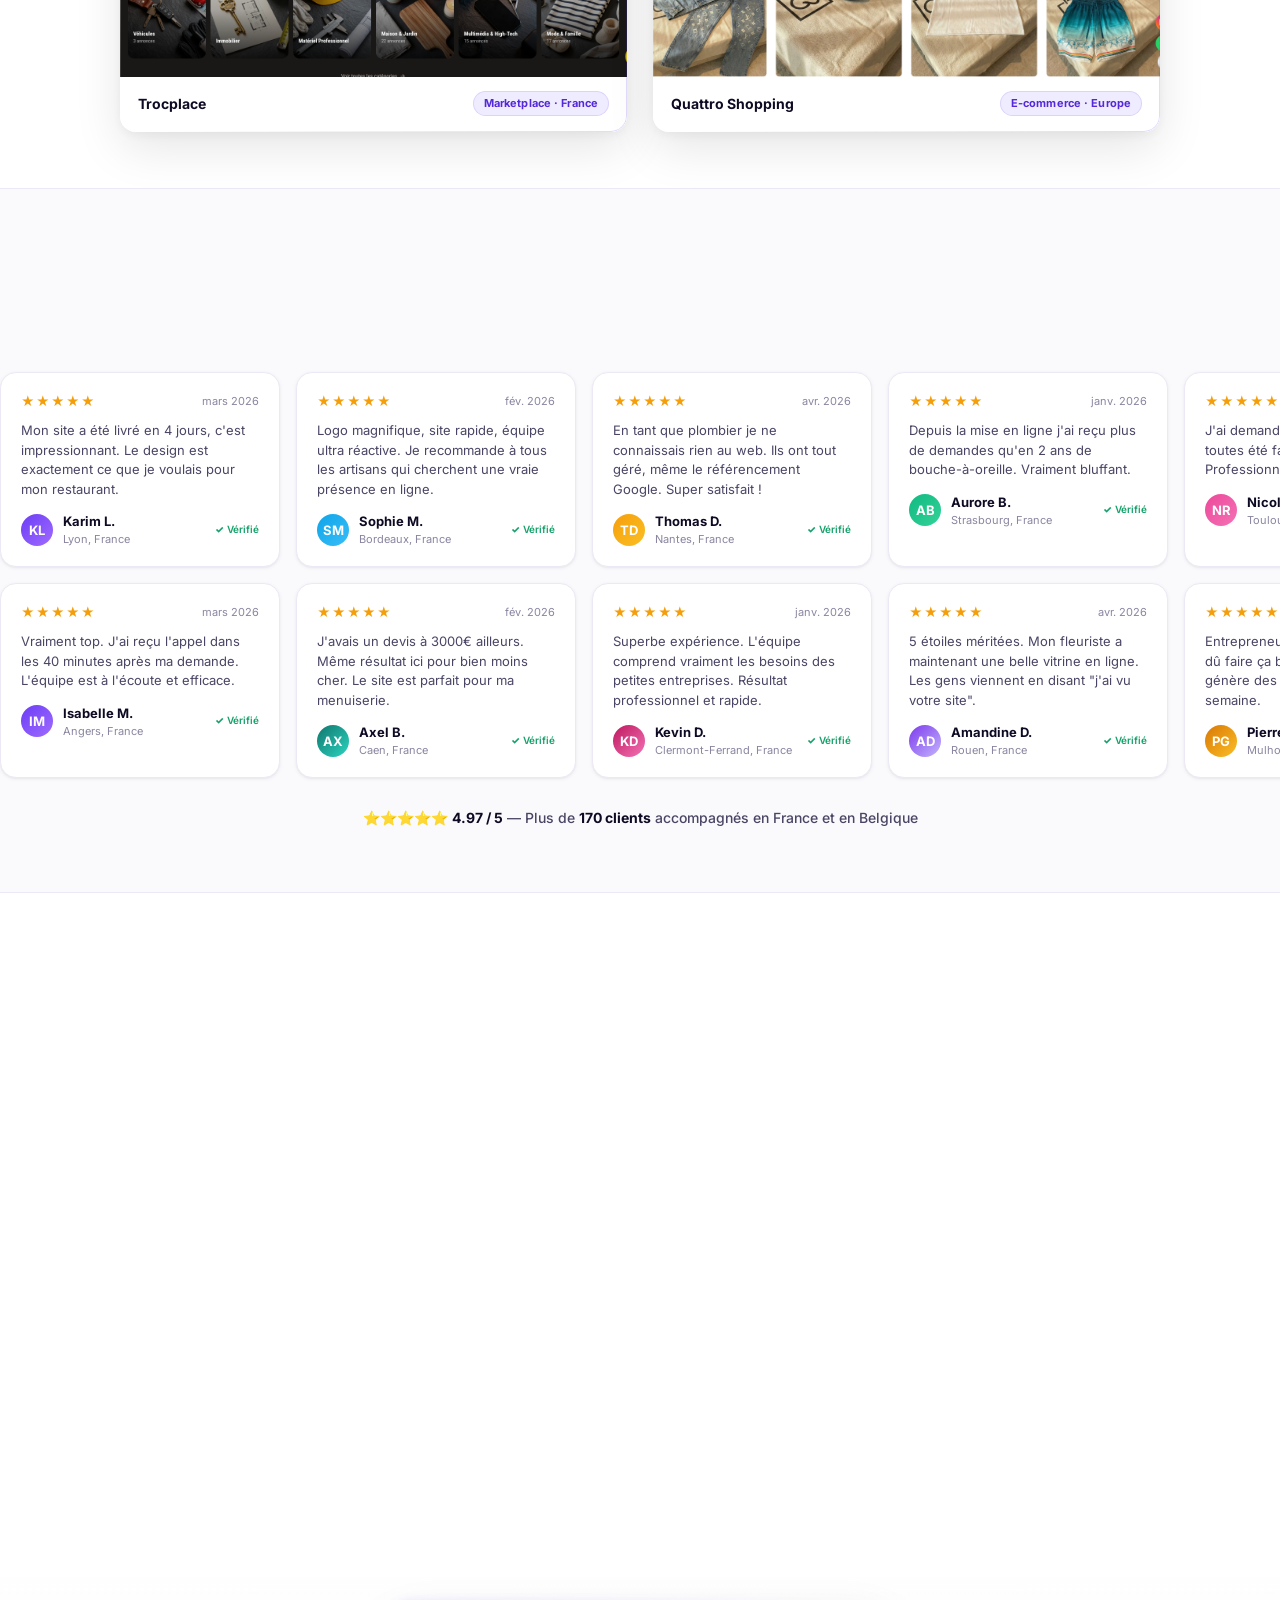
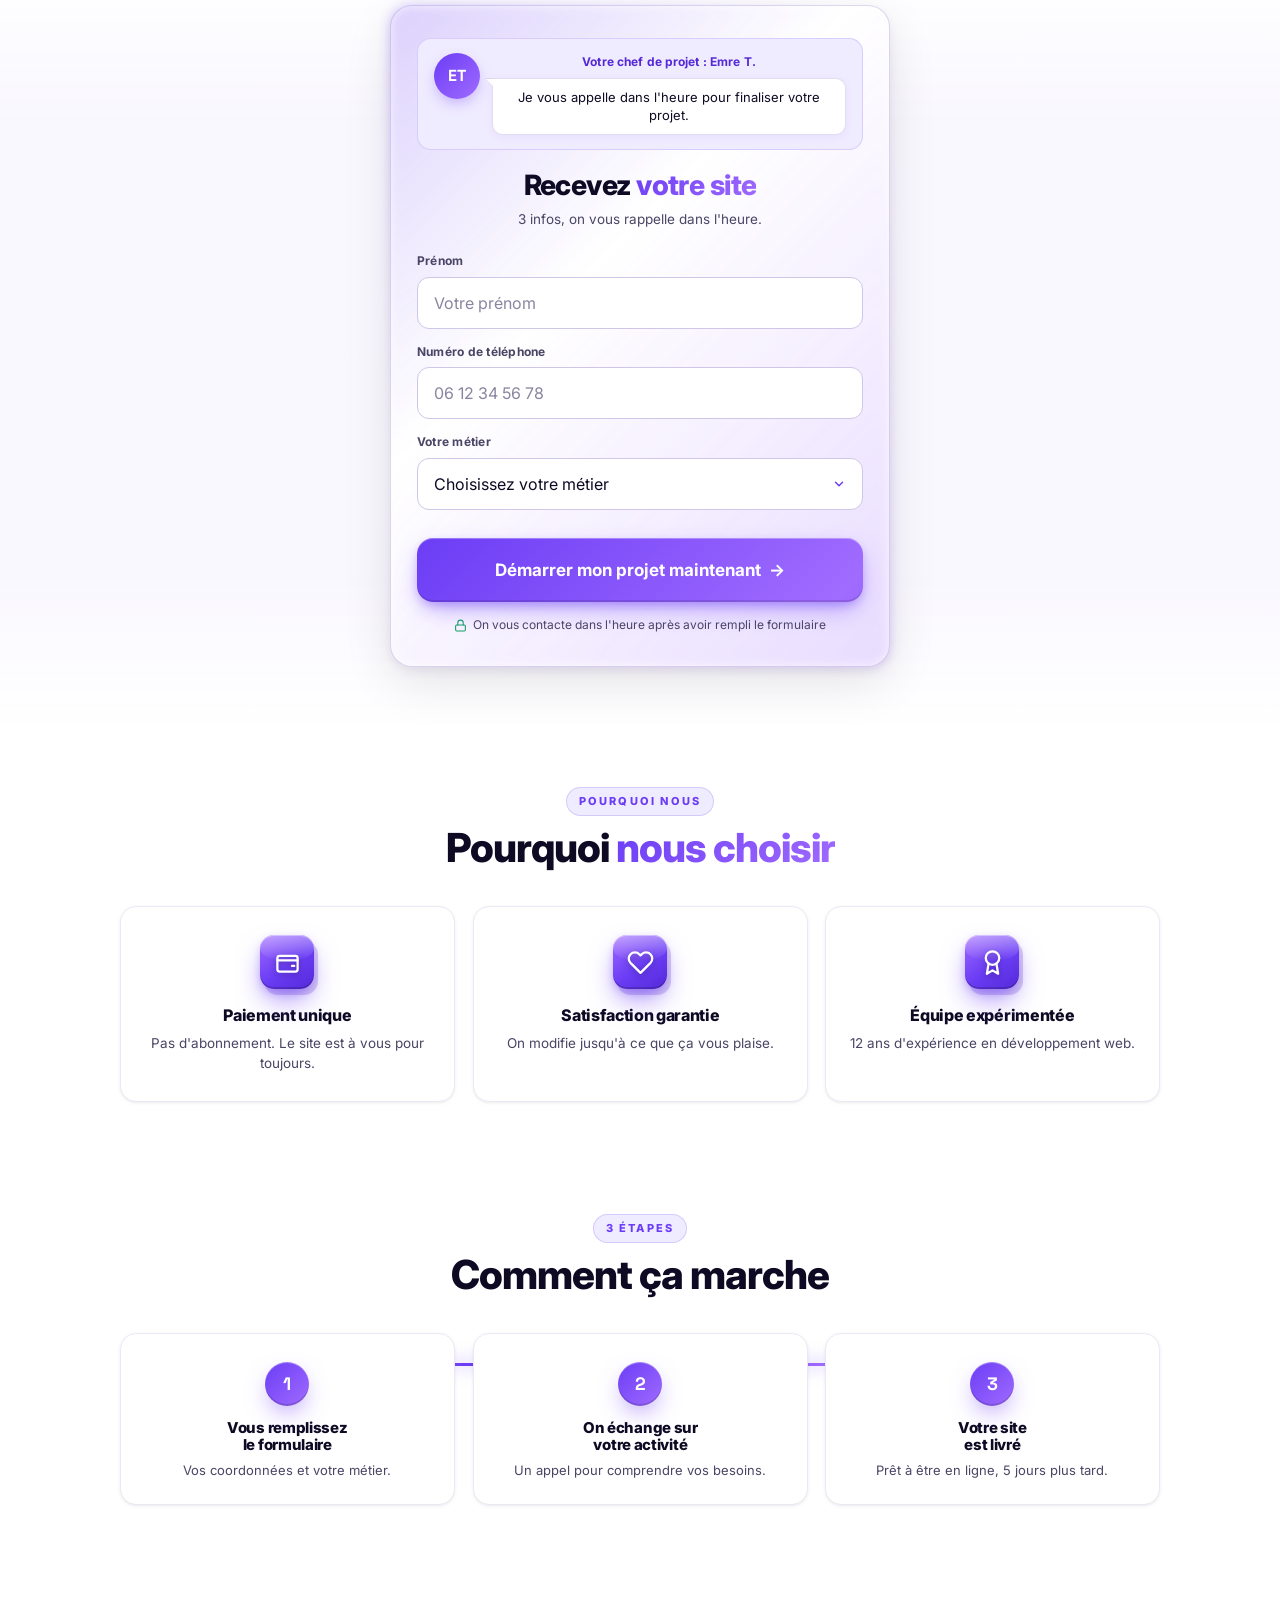
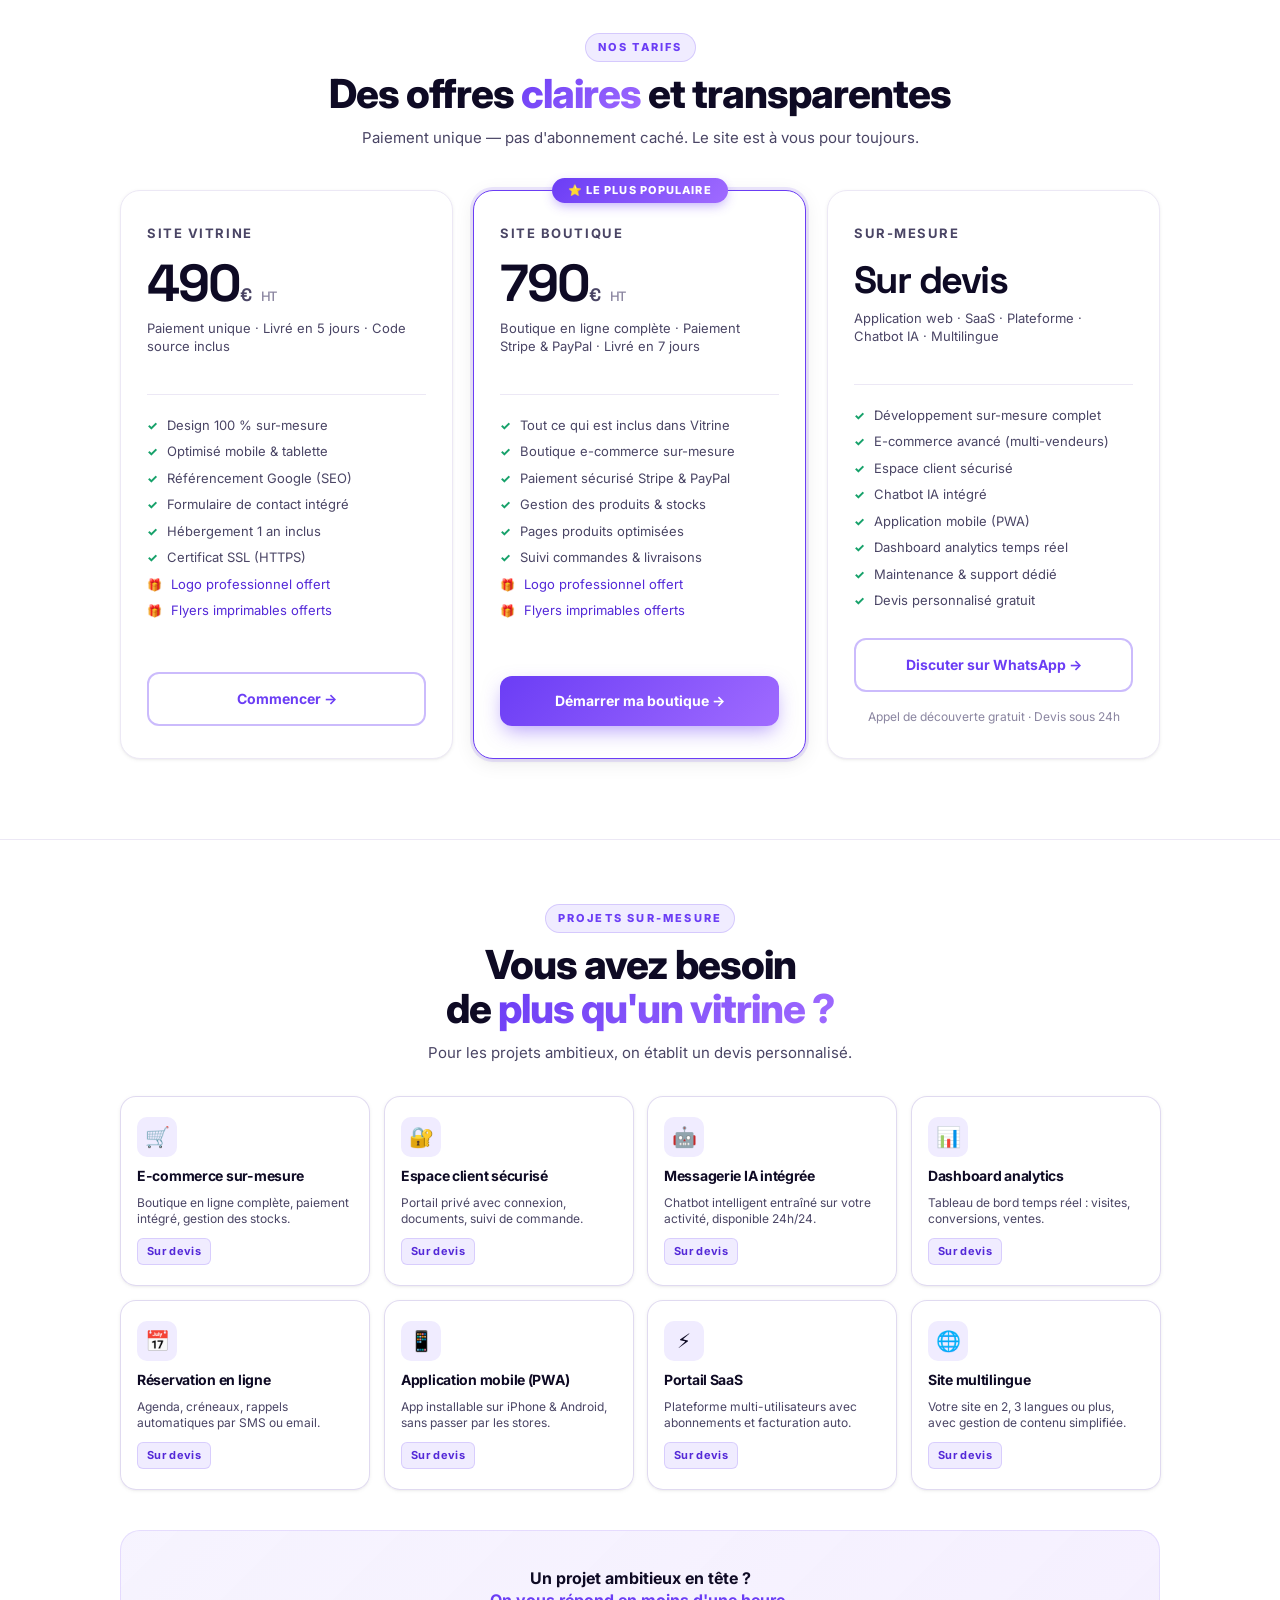
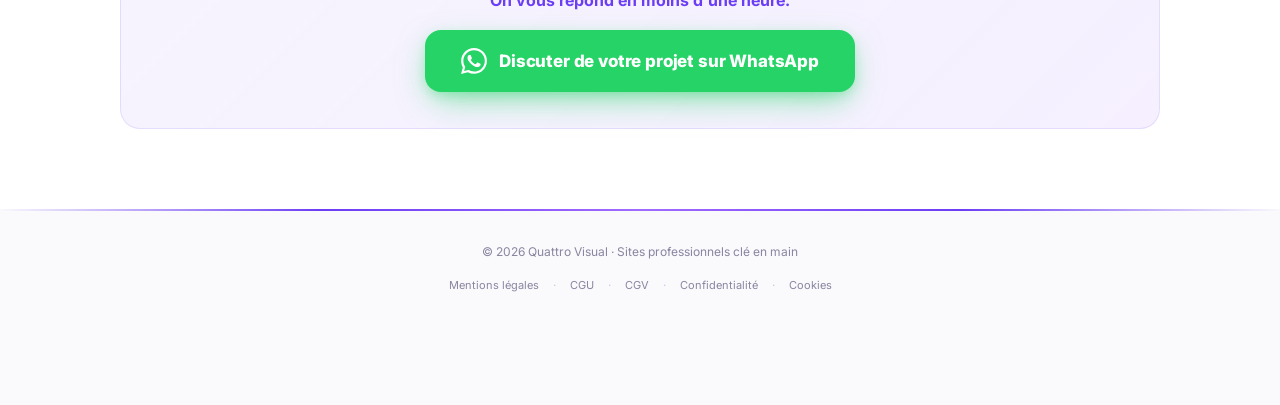
==== commit be5c1a25: "pixel" ====
--- a/index.html
+++ b/index.html
@@ -1562,6 +1562,23 @@
   }
 
 </style>
+<!-- Meta Pixel Code -->
+<script>
+!function(f,b,e,v,n,t,s)
+{if(f.fbq)return;n=f.fbq=function(){n.callMethod?
+n.callMethod.apply(n,arguments):n.queue.push(arguments)};
+if(!f._fbq)f._fbq=n;n.push=n;n.loaded=!0;n.version='2.0';
+n.queue=[];t=b.createElement(e);t.async=!0;
+t.src=v;s=b.getElementsByTagName(e)[0];
+s.parentNode.insertBefore(t,s)}(window, document,'script',
+'https://connect.facebook.net/en_US/fbevents.js');
+fbq('init', '821989530976997');
+fbq('track', 'PageView');
+</script>
+<noscript><img height="1" width="1" style="display:none"
+src="https://www.facebook.com/tr?id=821989530976997&ev=PageView&noscript=1"
+/></noscript>
+<!-- End Meta Pixel Code -->
 </head>
 <body>
 
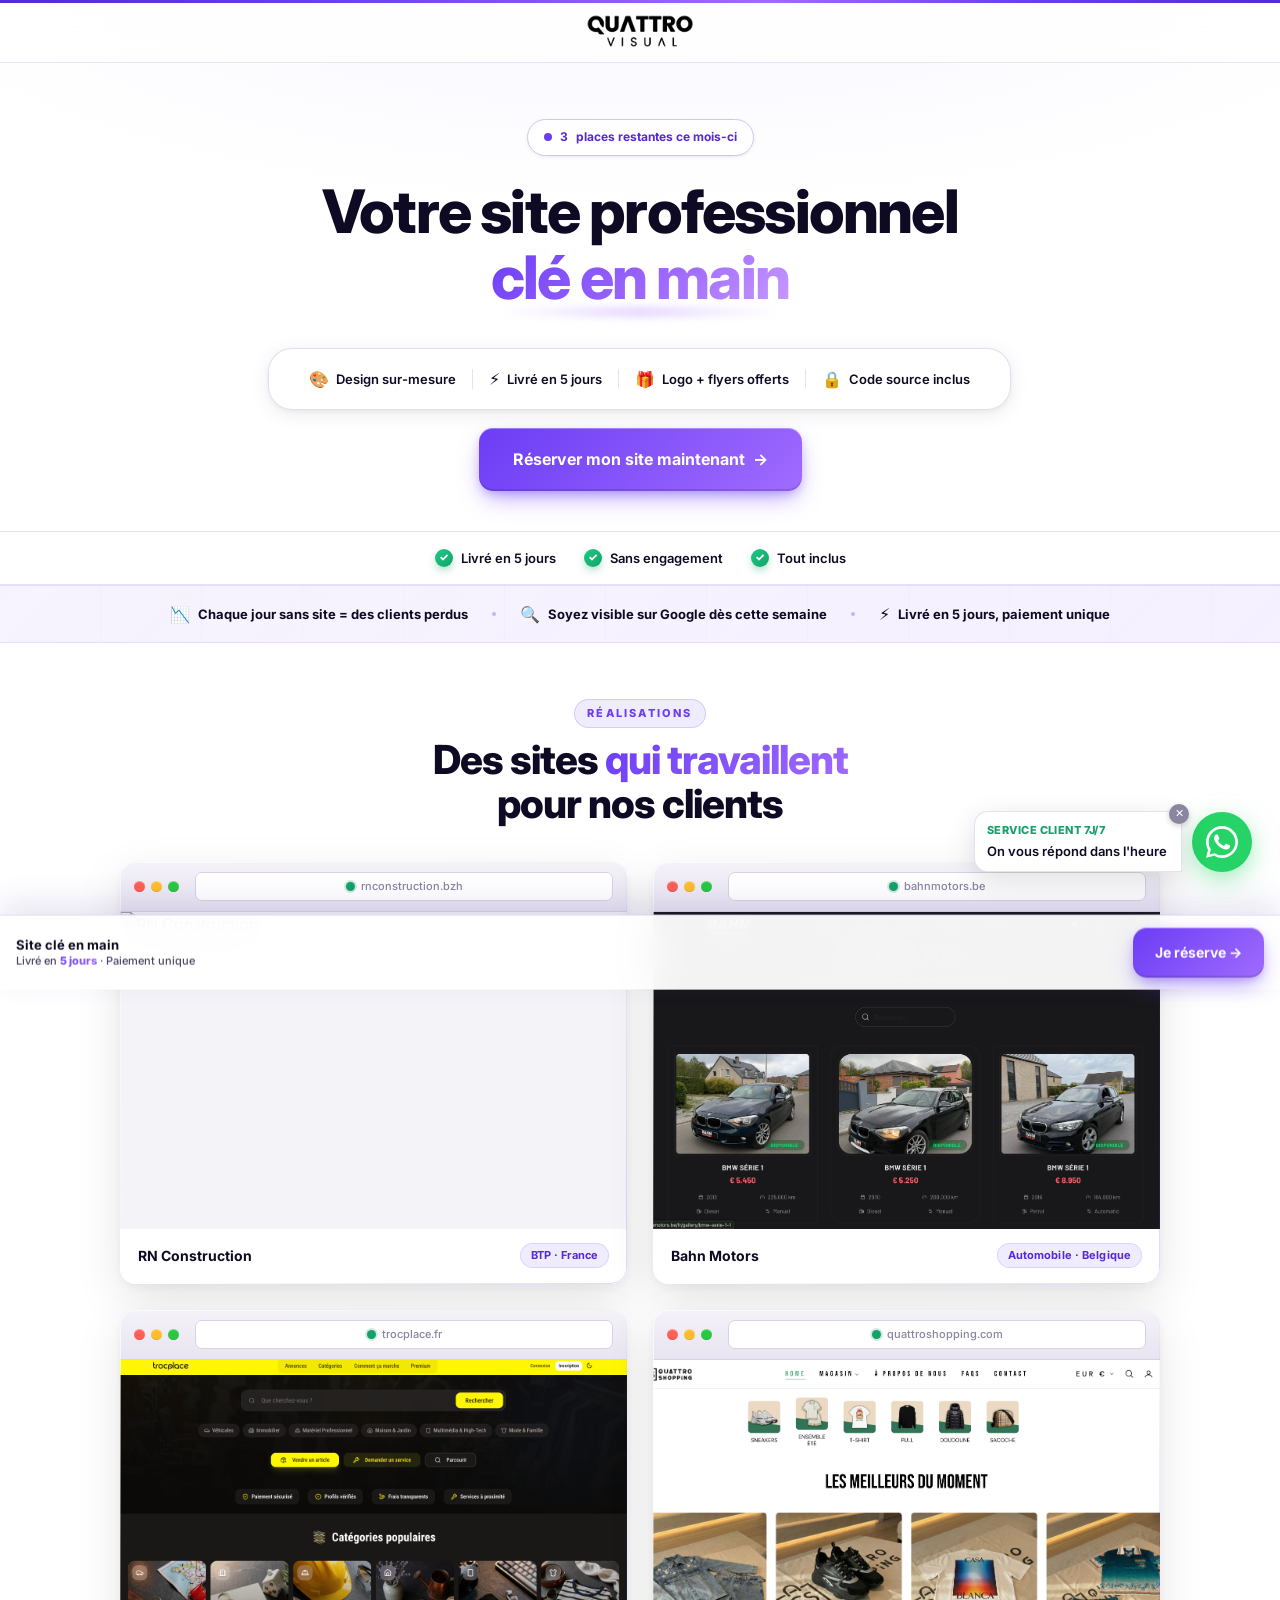
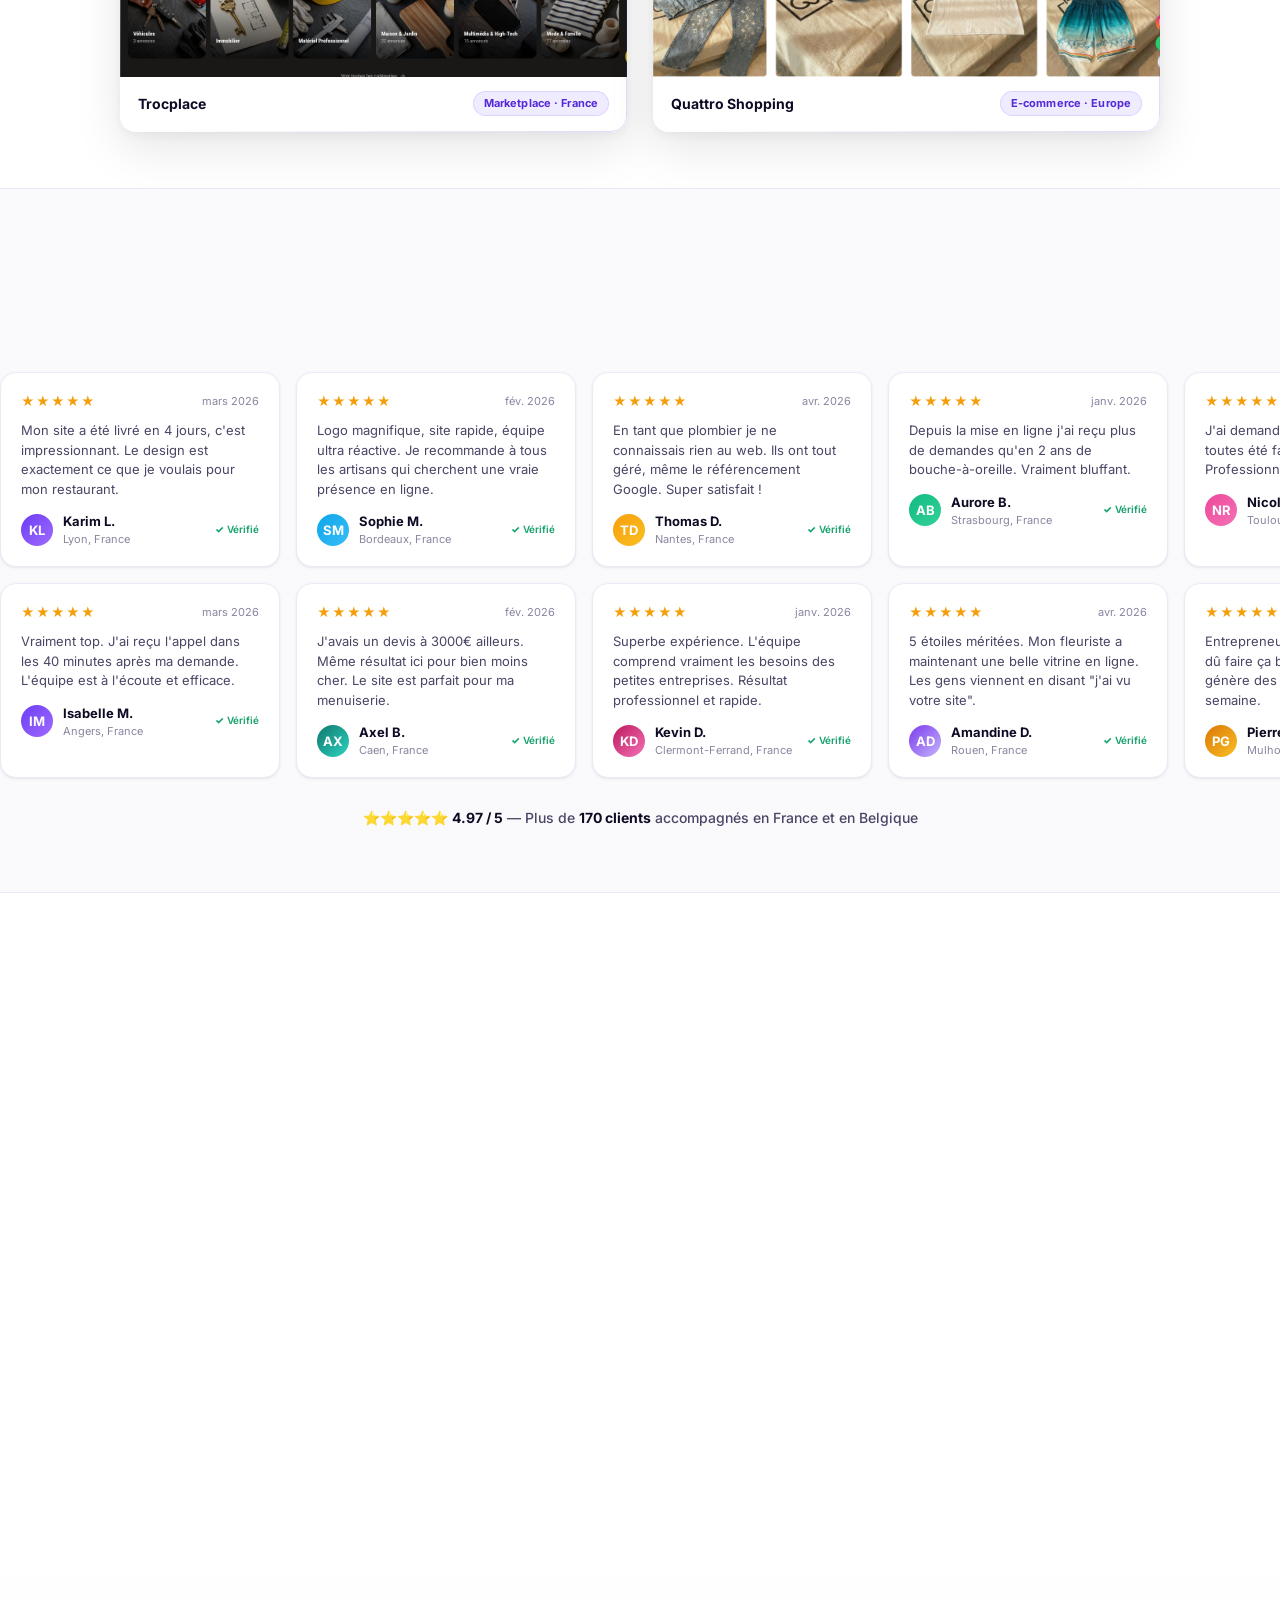
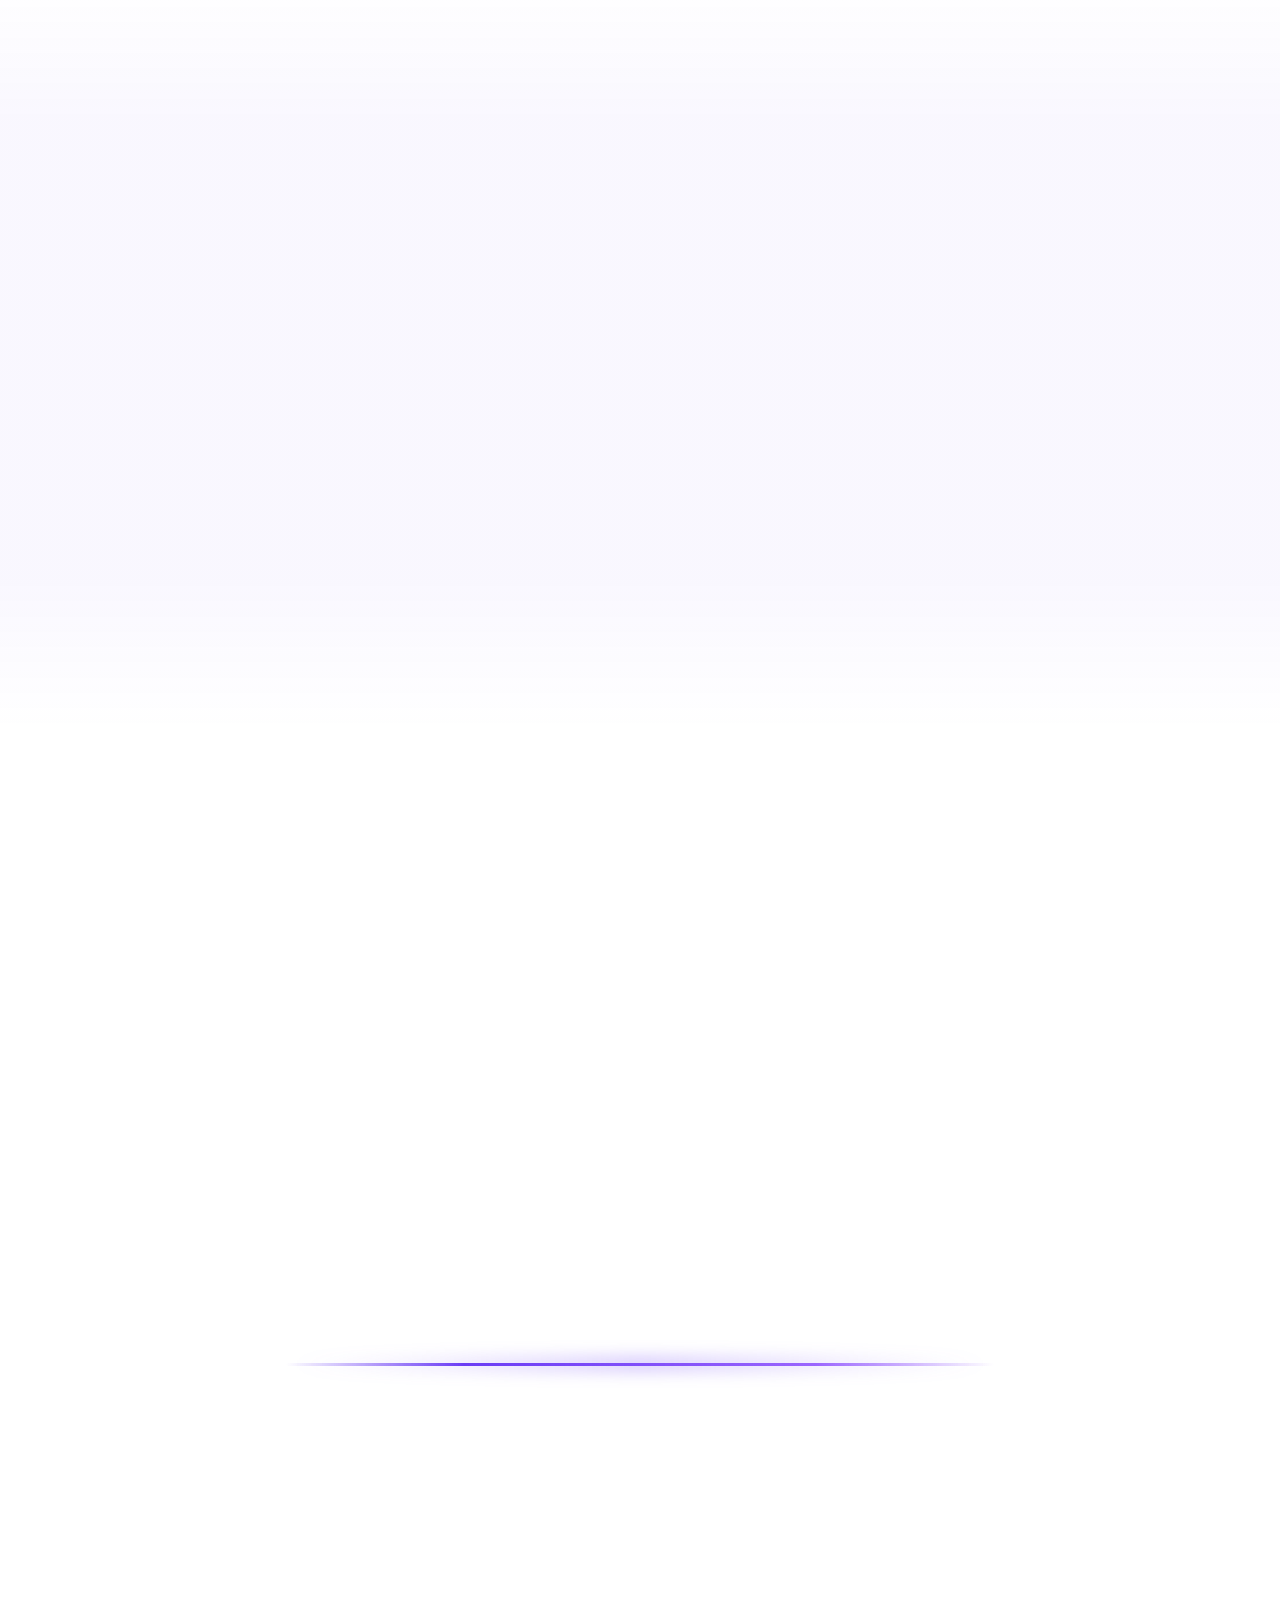
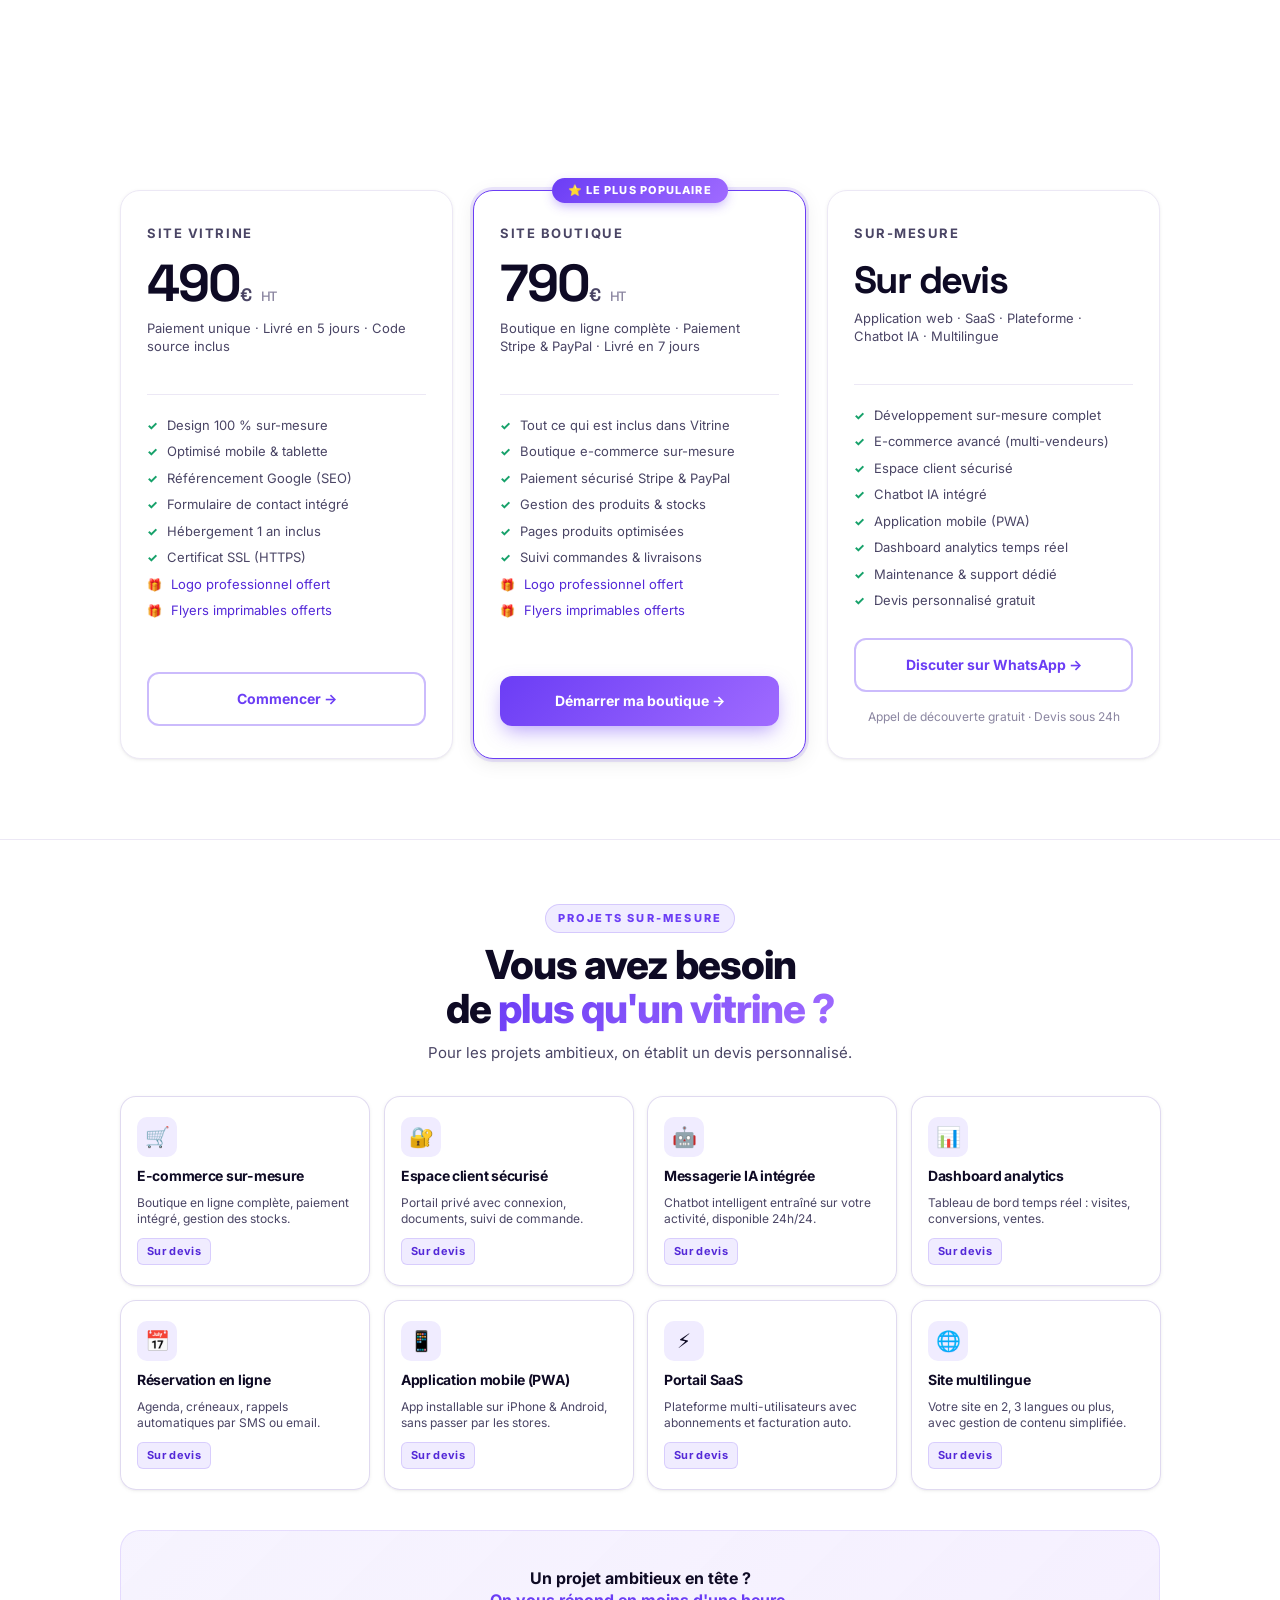
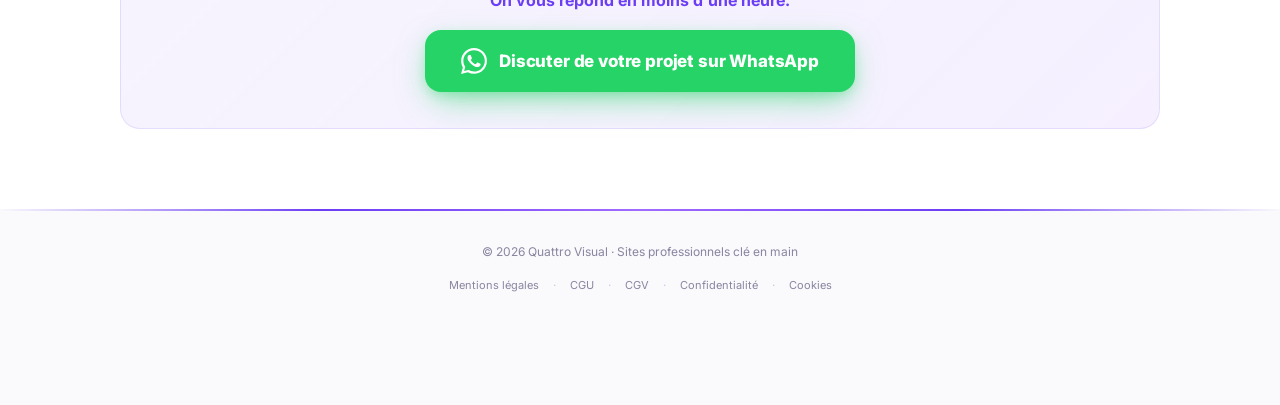
==== commit 29029f76: "Add Facebook domain verification meta tag Co-Authored-By: Claude Sonnet 4.6 <noreply@anthropic.com>" ====
--- a/index.html
+++ b/index.html
@@ -2,6 +2,7 @@
 <html lang="fr">
 <head>
 <meta charset="UTF-8">
+<meta name="facebook-domain-verification" content="w6l5oc9ua36evt0imks3qe1v3yqdgo" />
 <meta name="viewport" content="width=device-width, initial-scale=1.0">
 <title>Quattro Visual — Site professionnel clé en main</title>
 <meta name="robots" content="noindex, nofollow">
